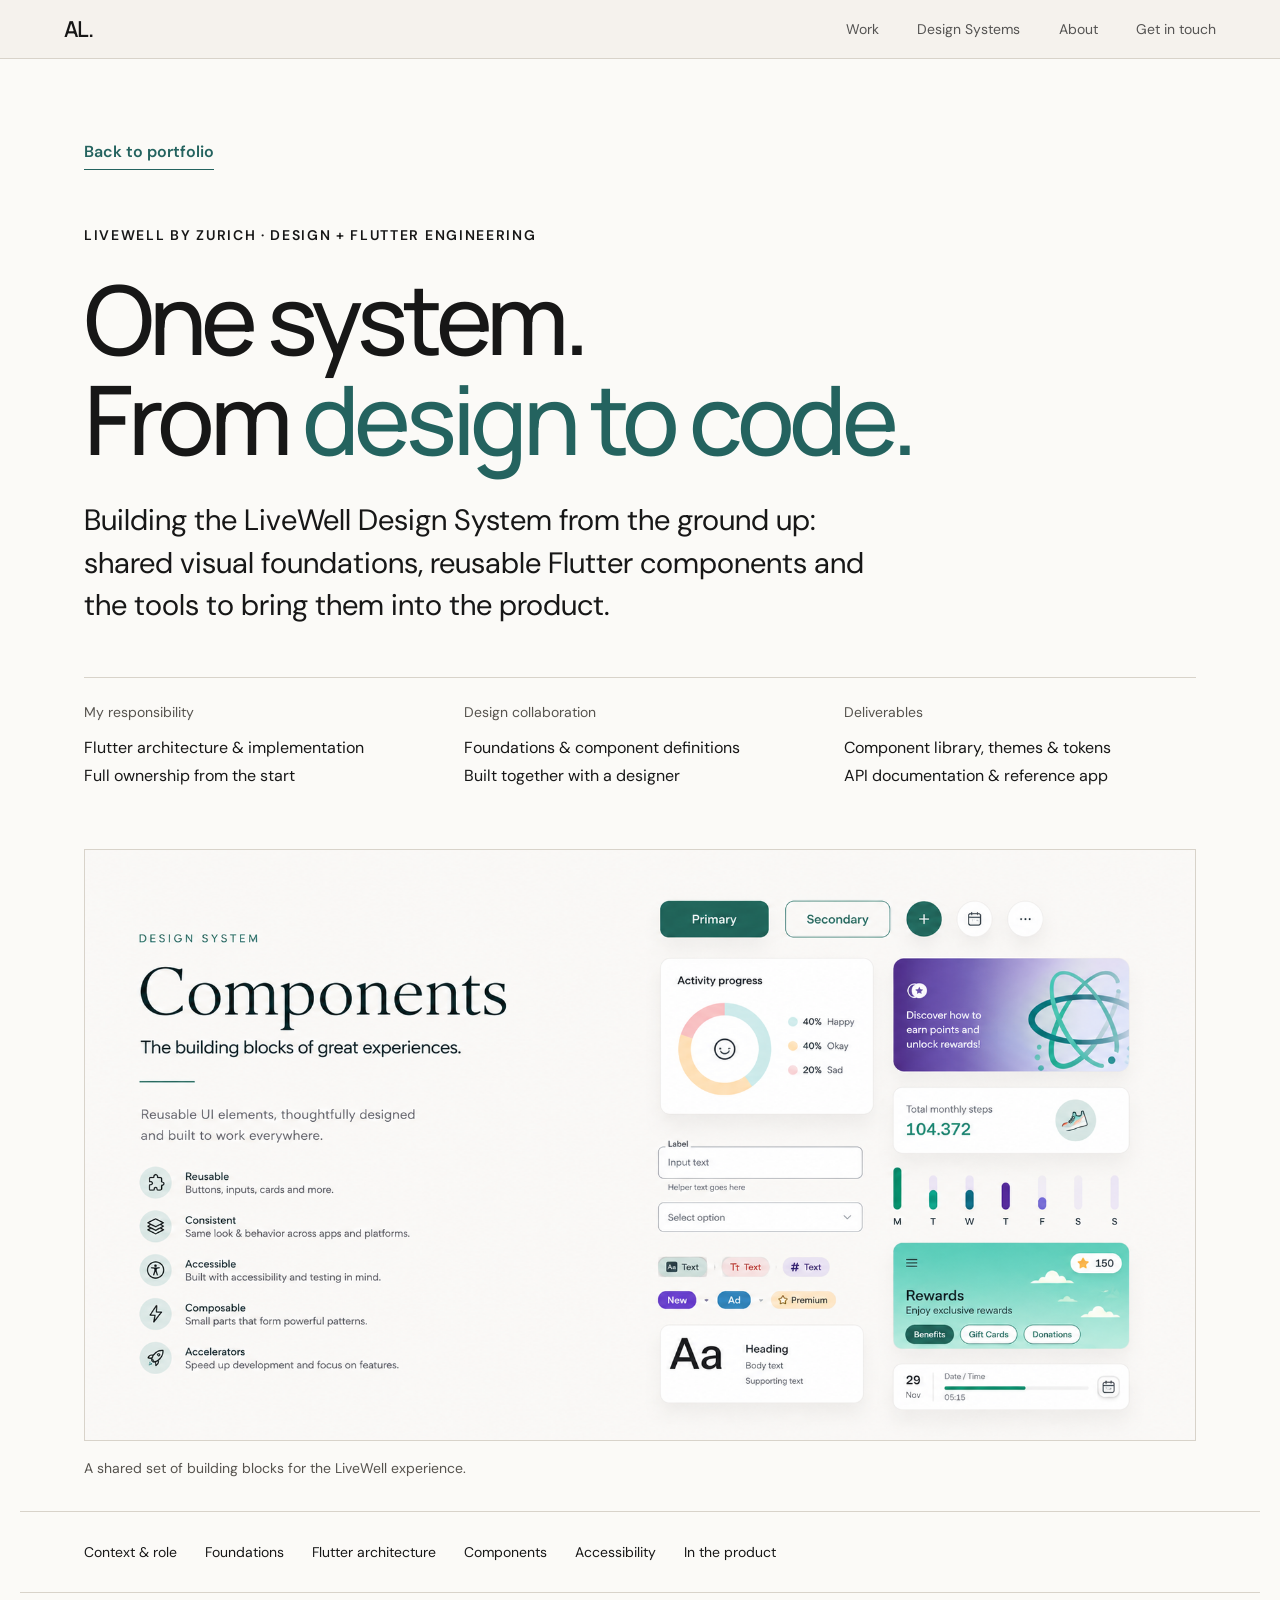
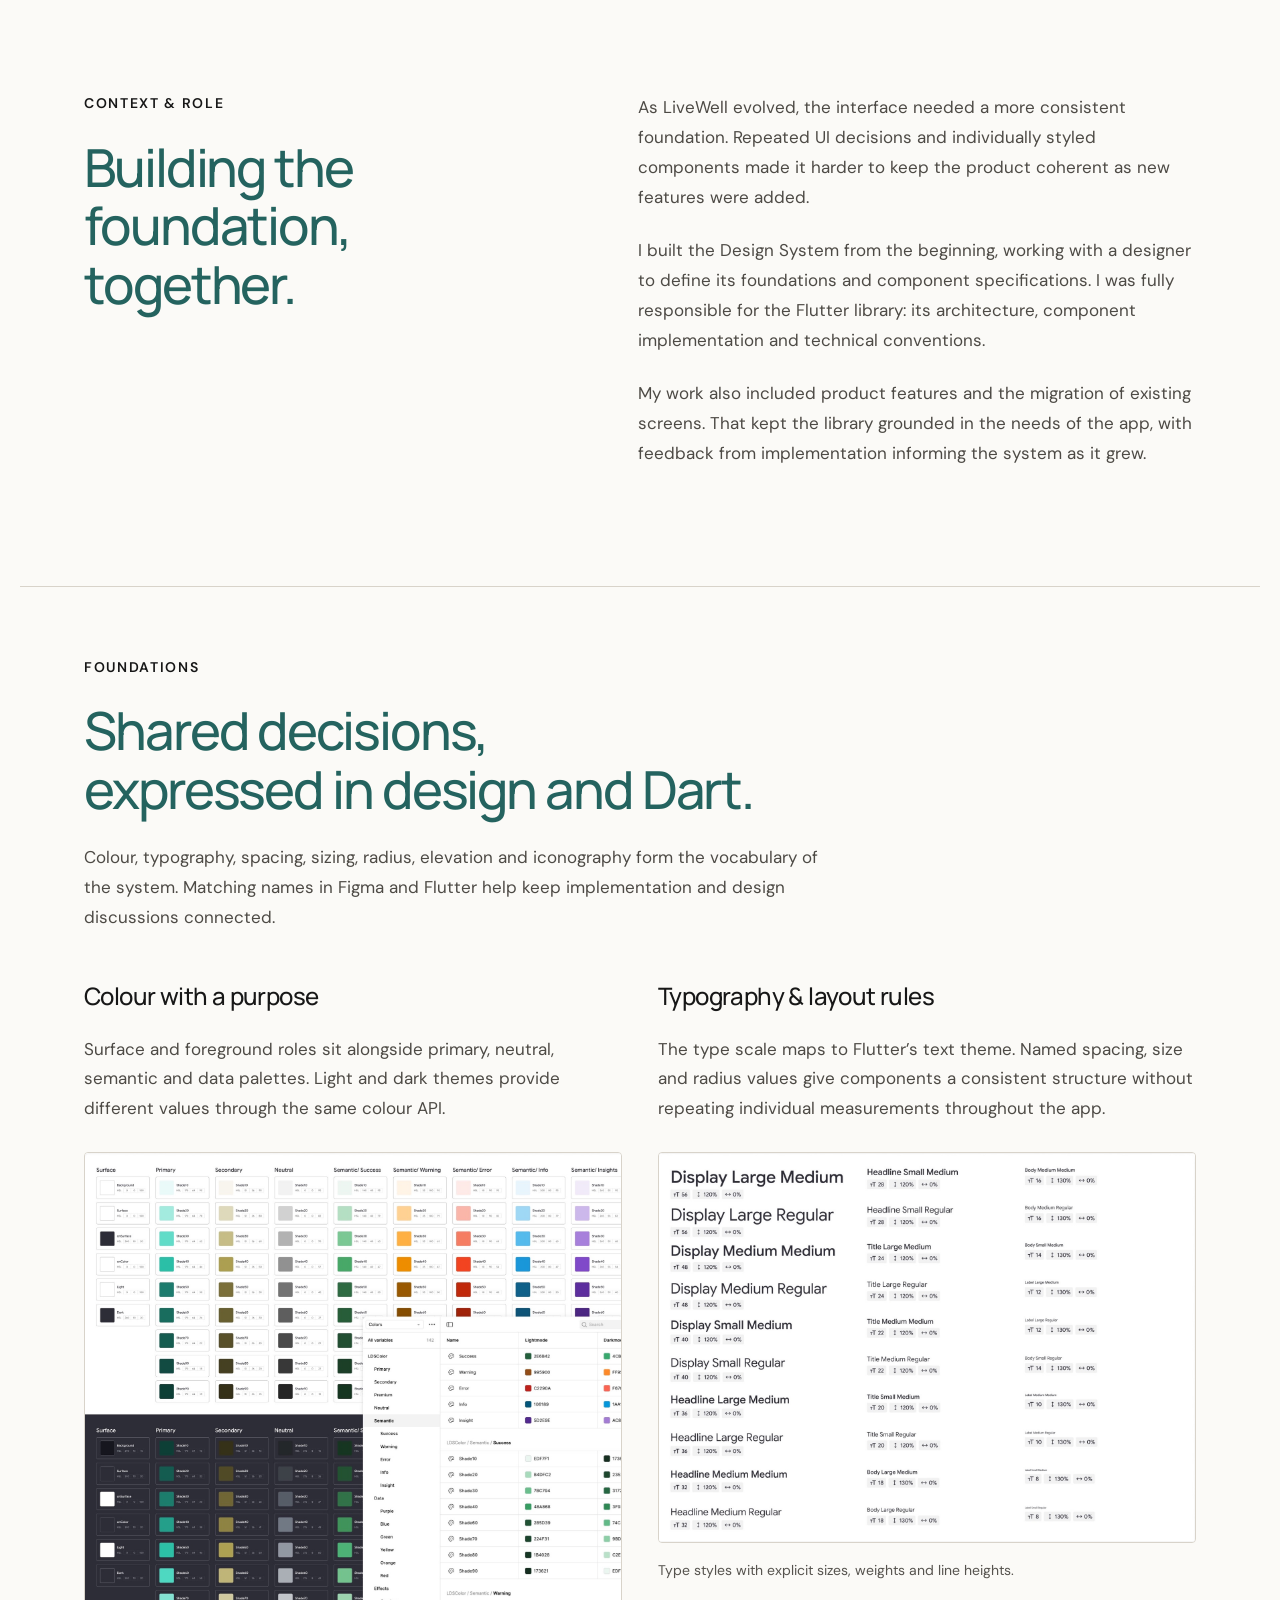
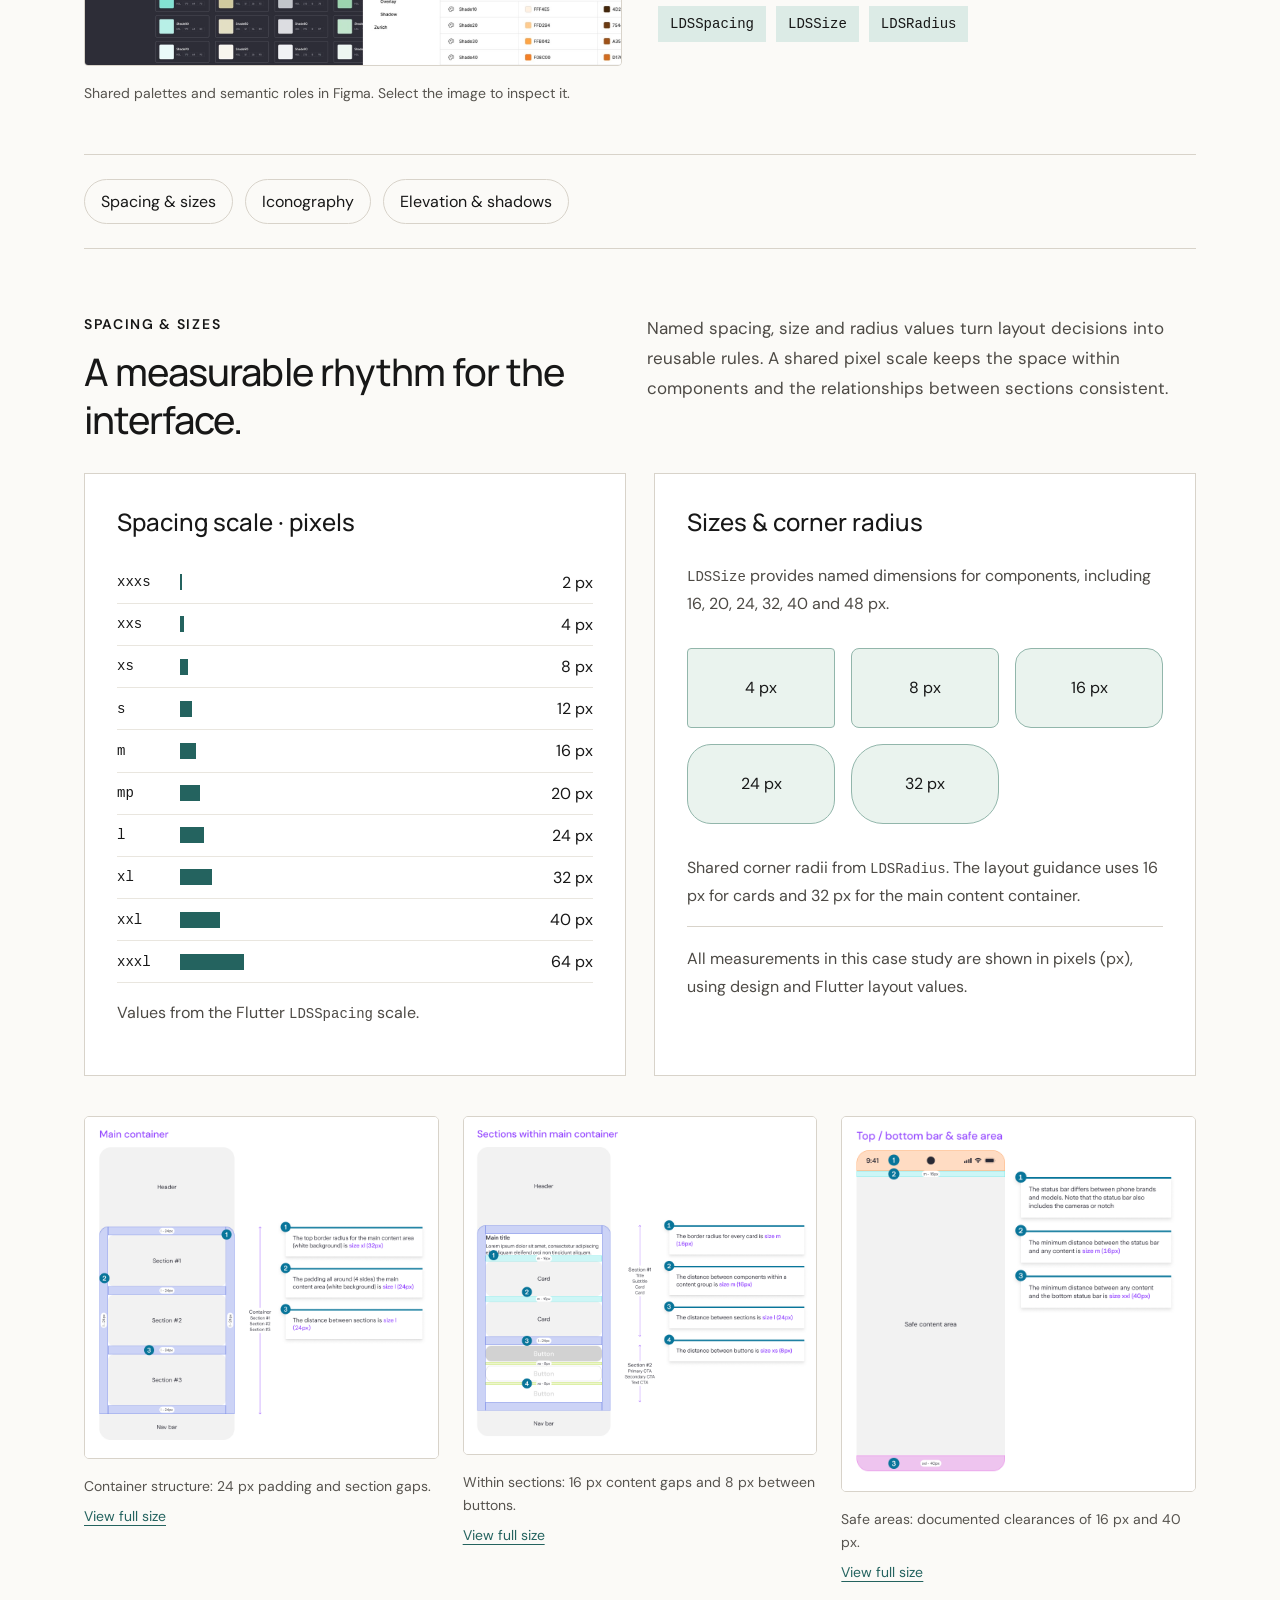
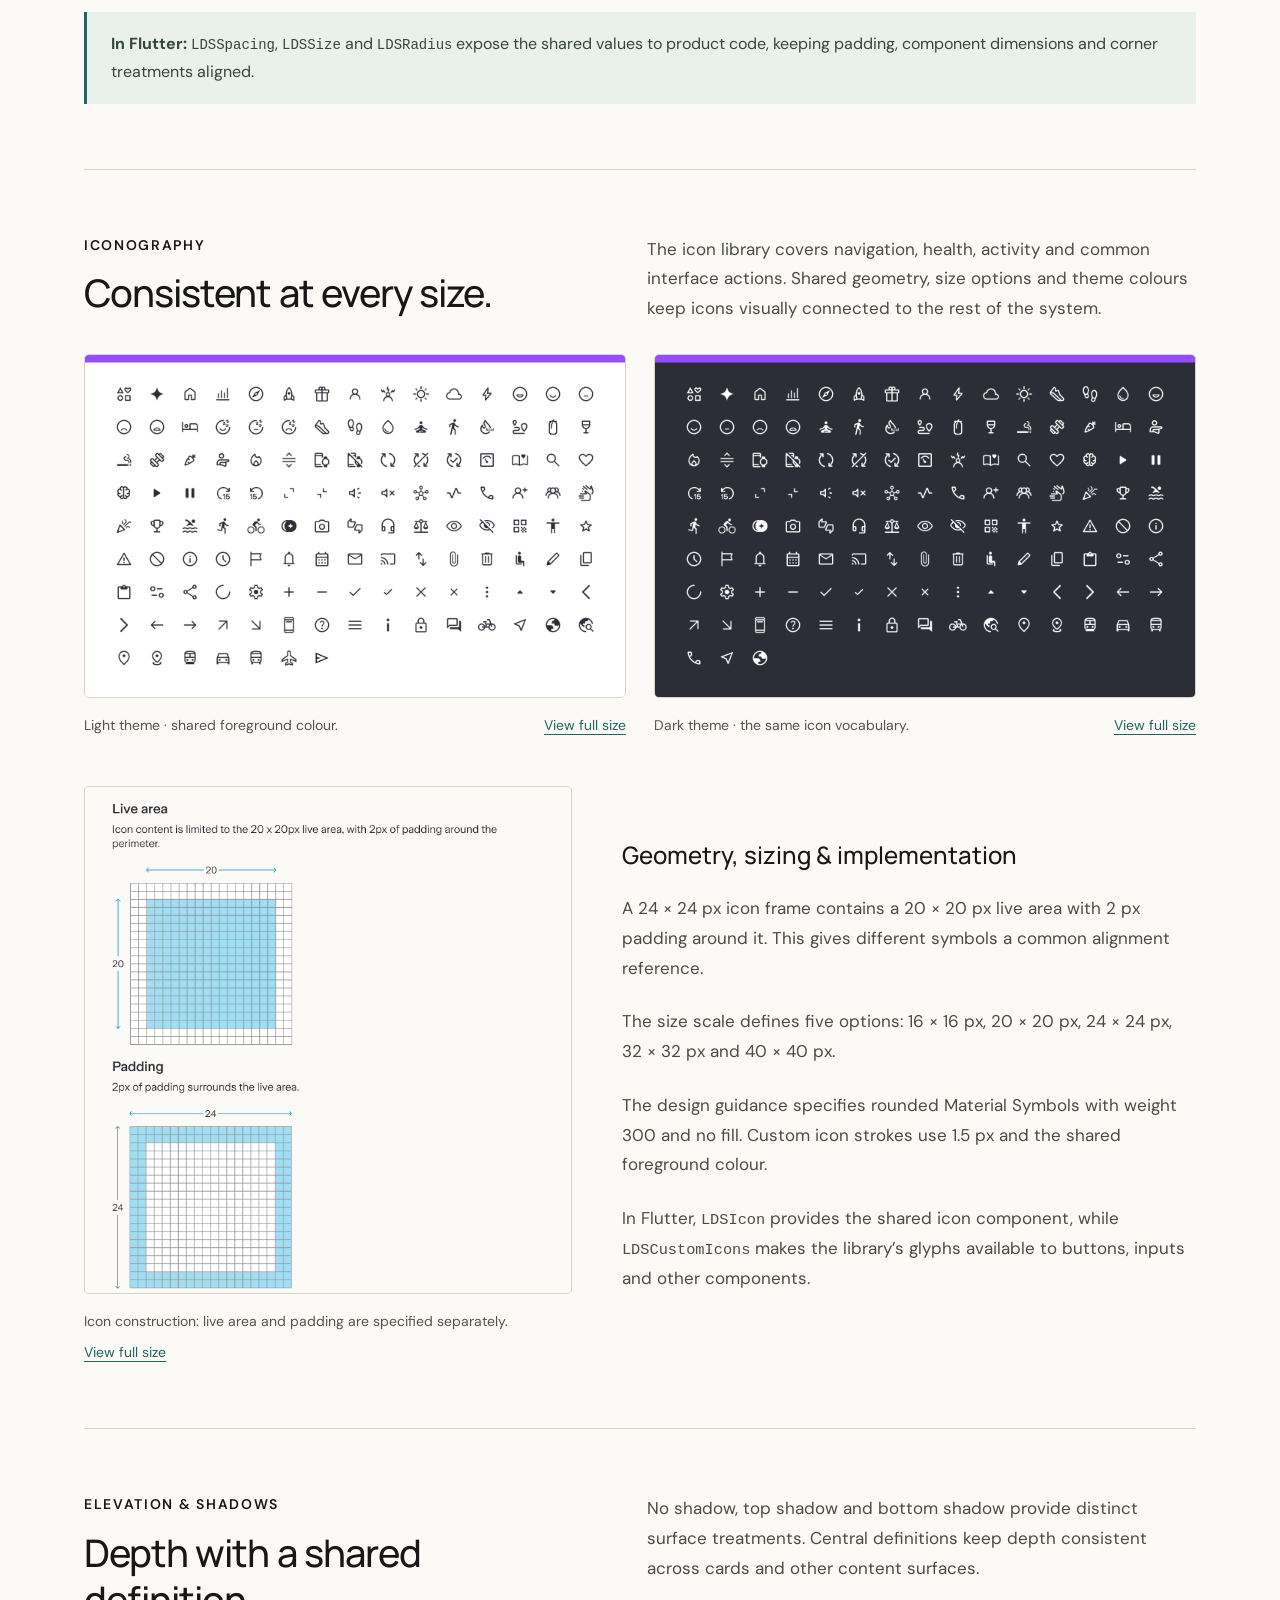
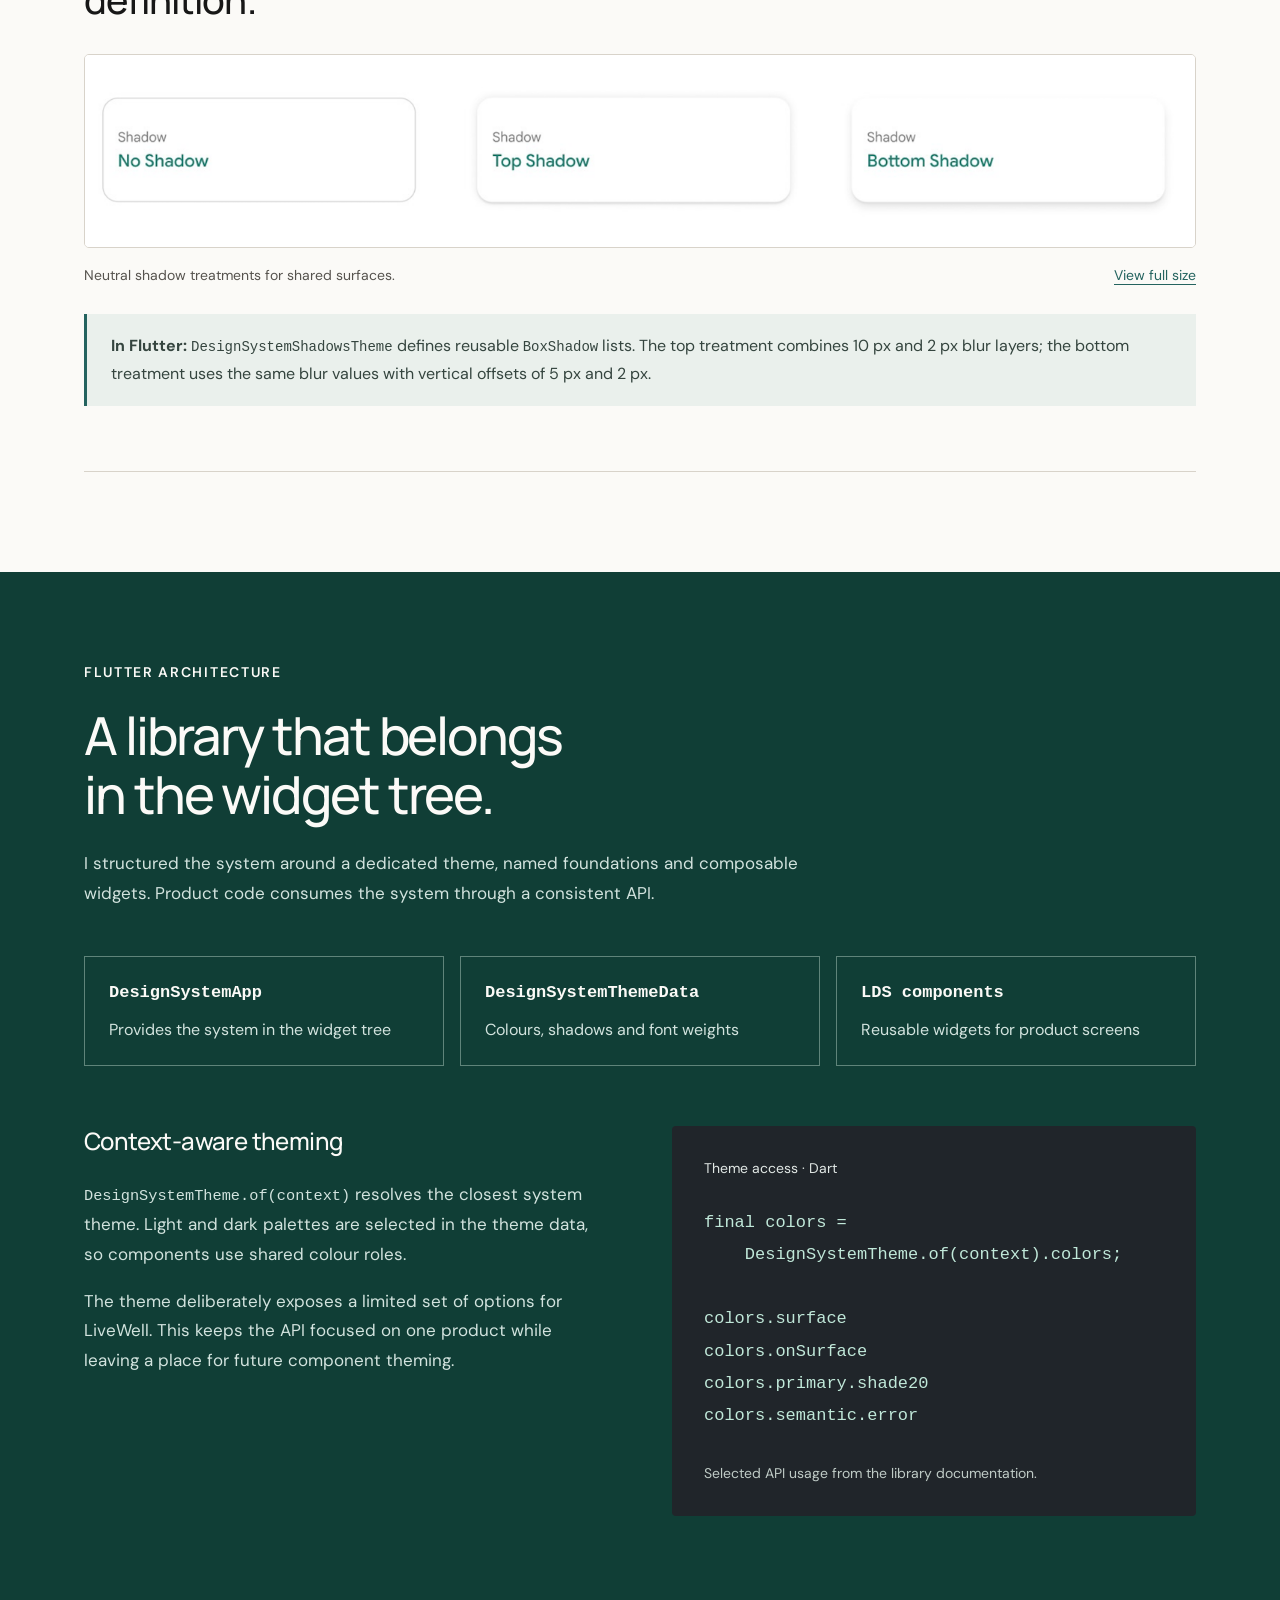
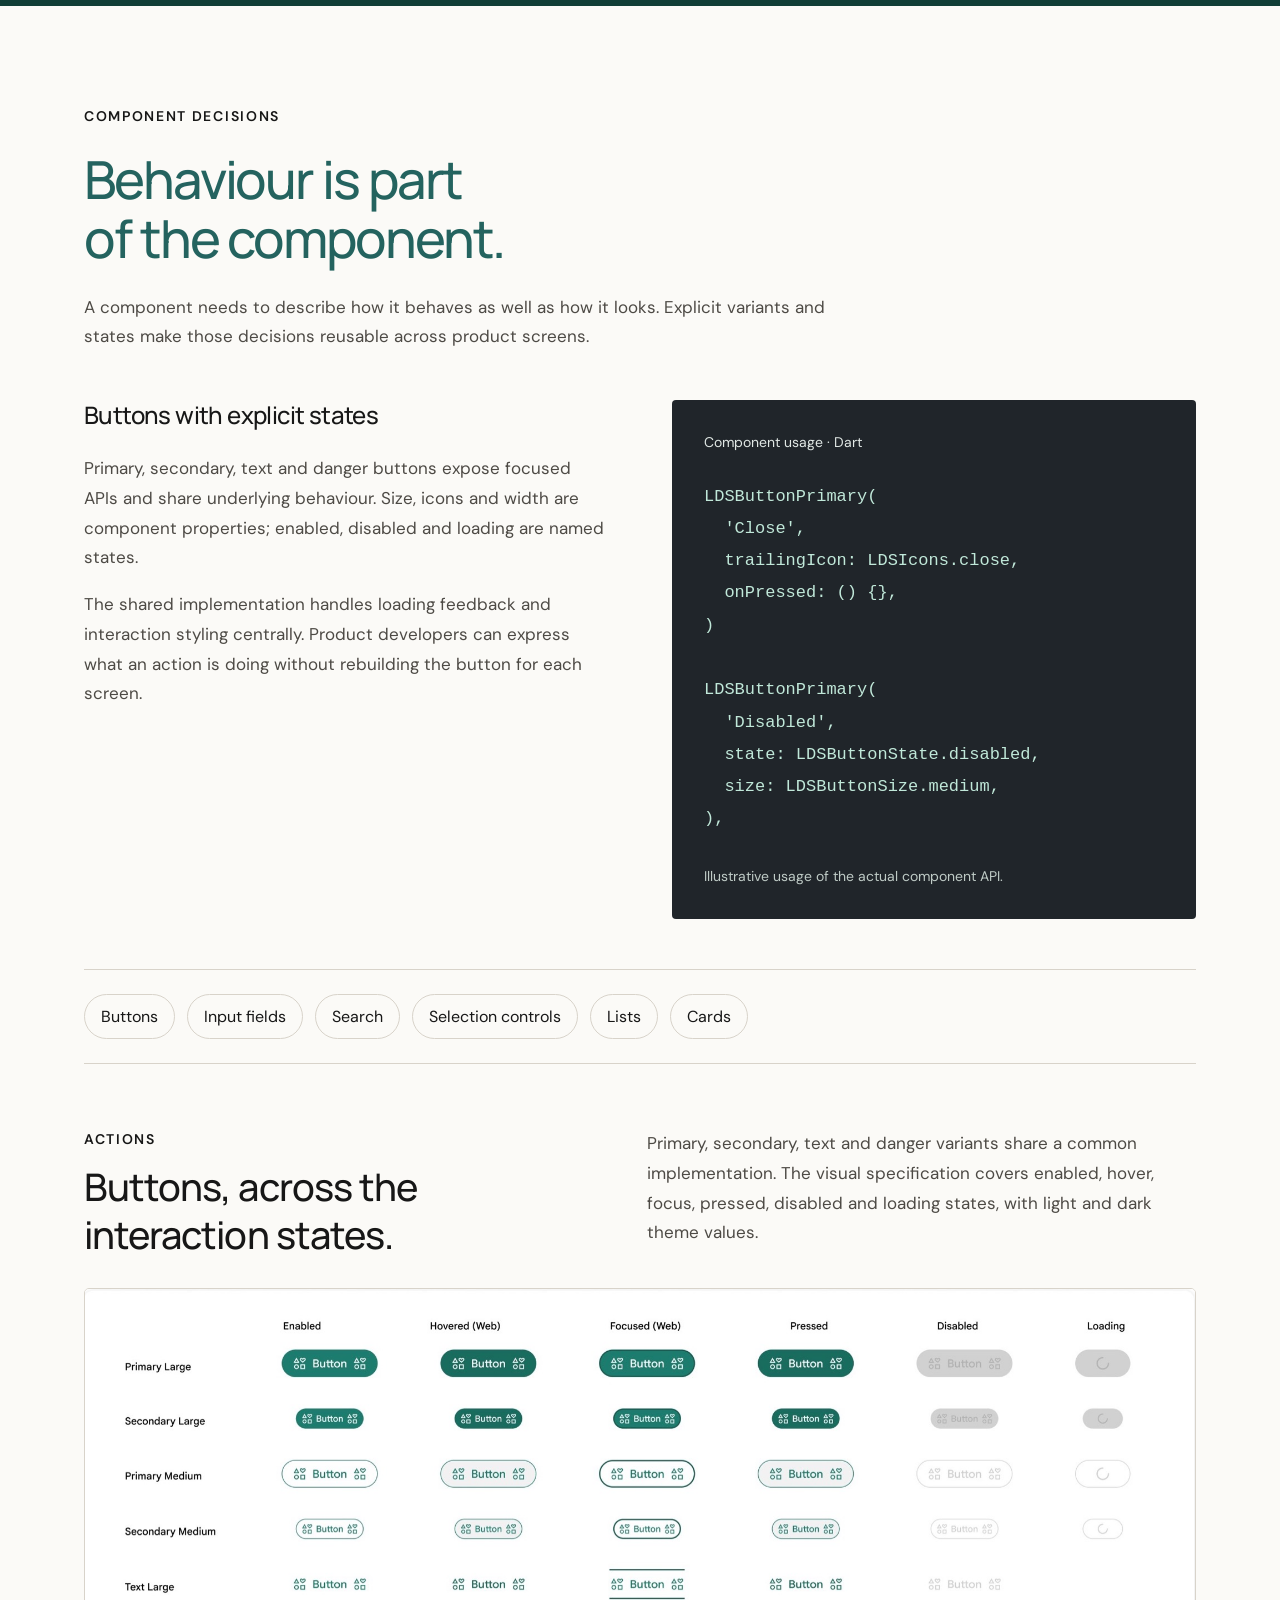
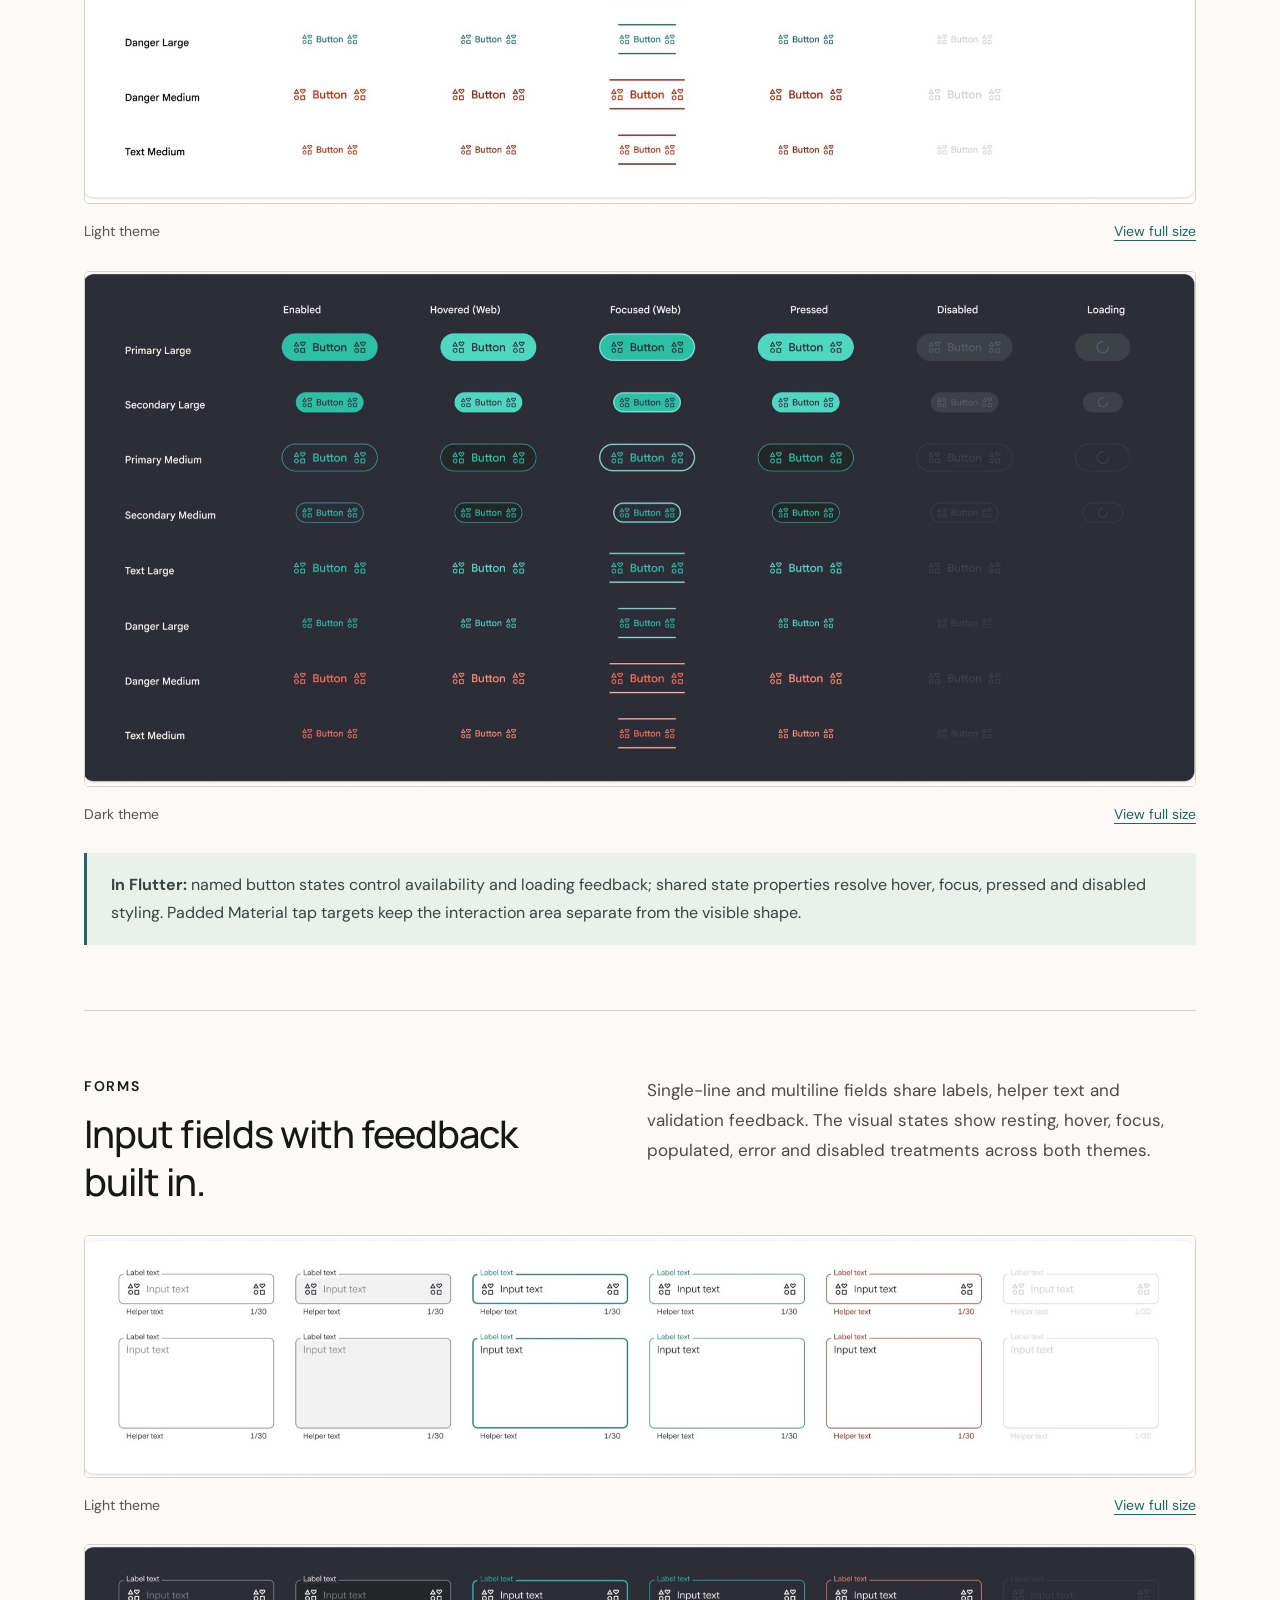
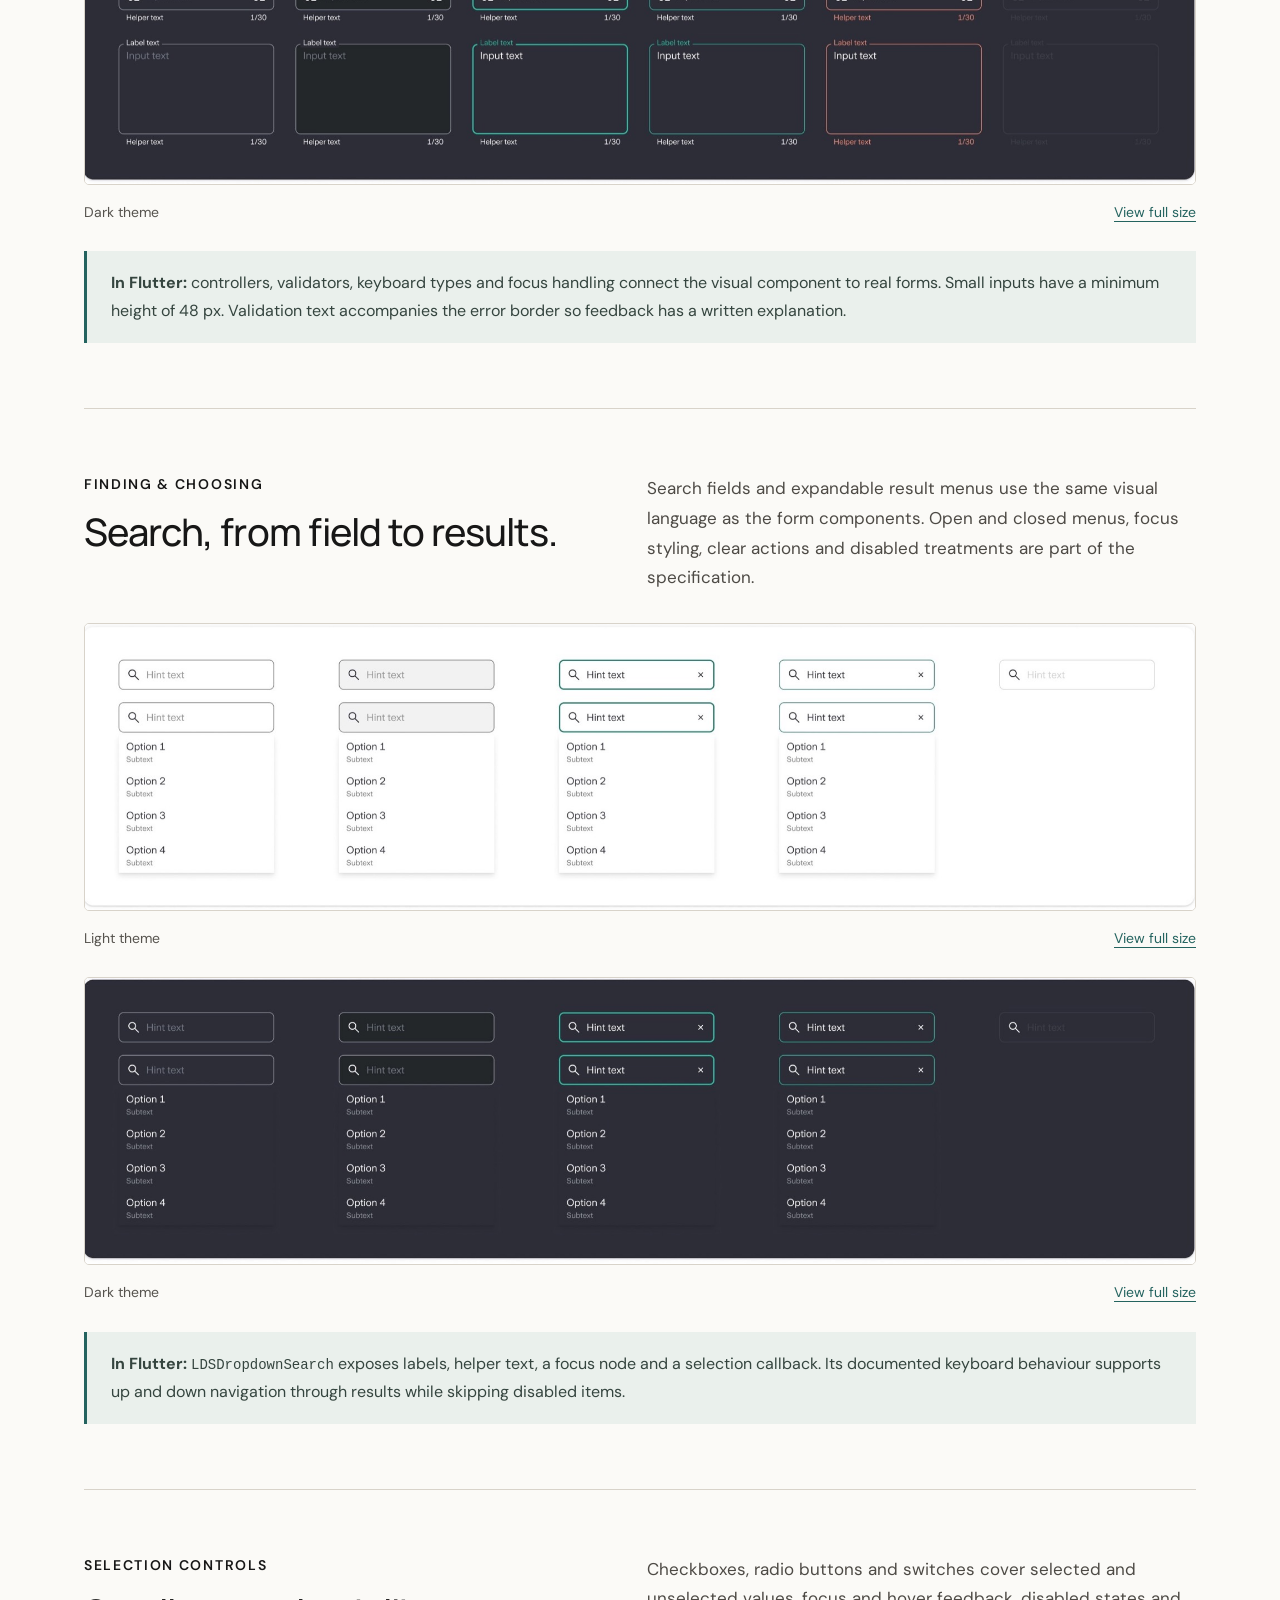
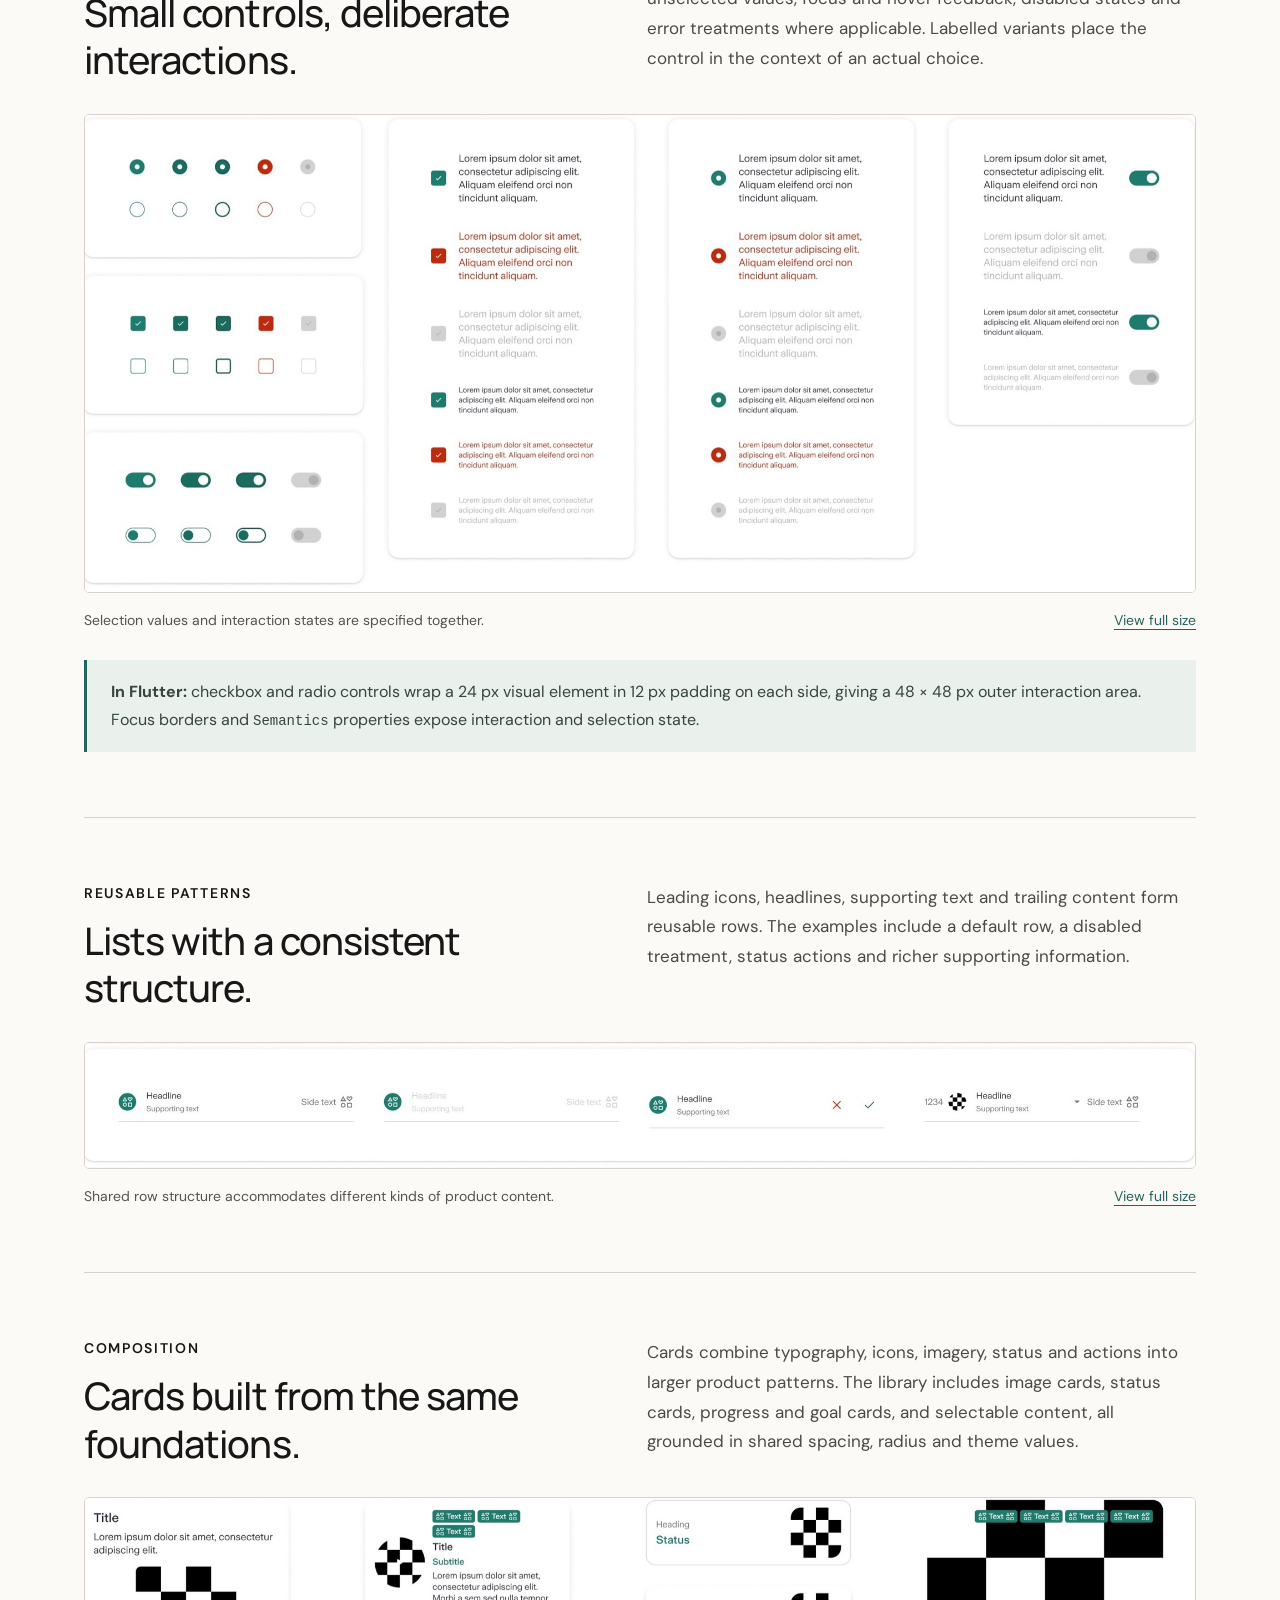
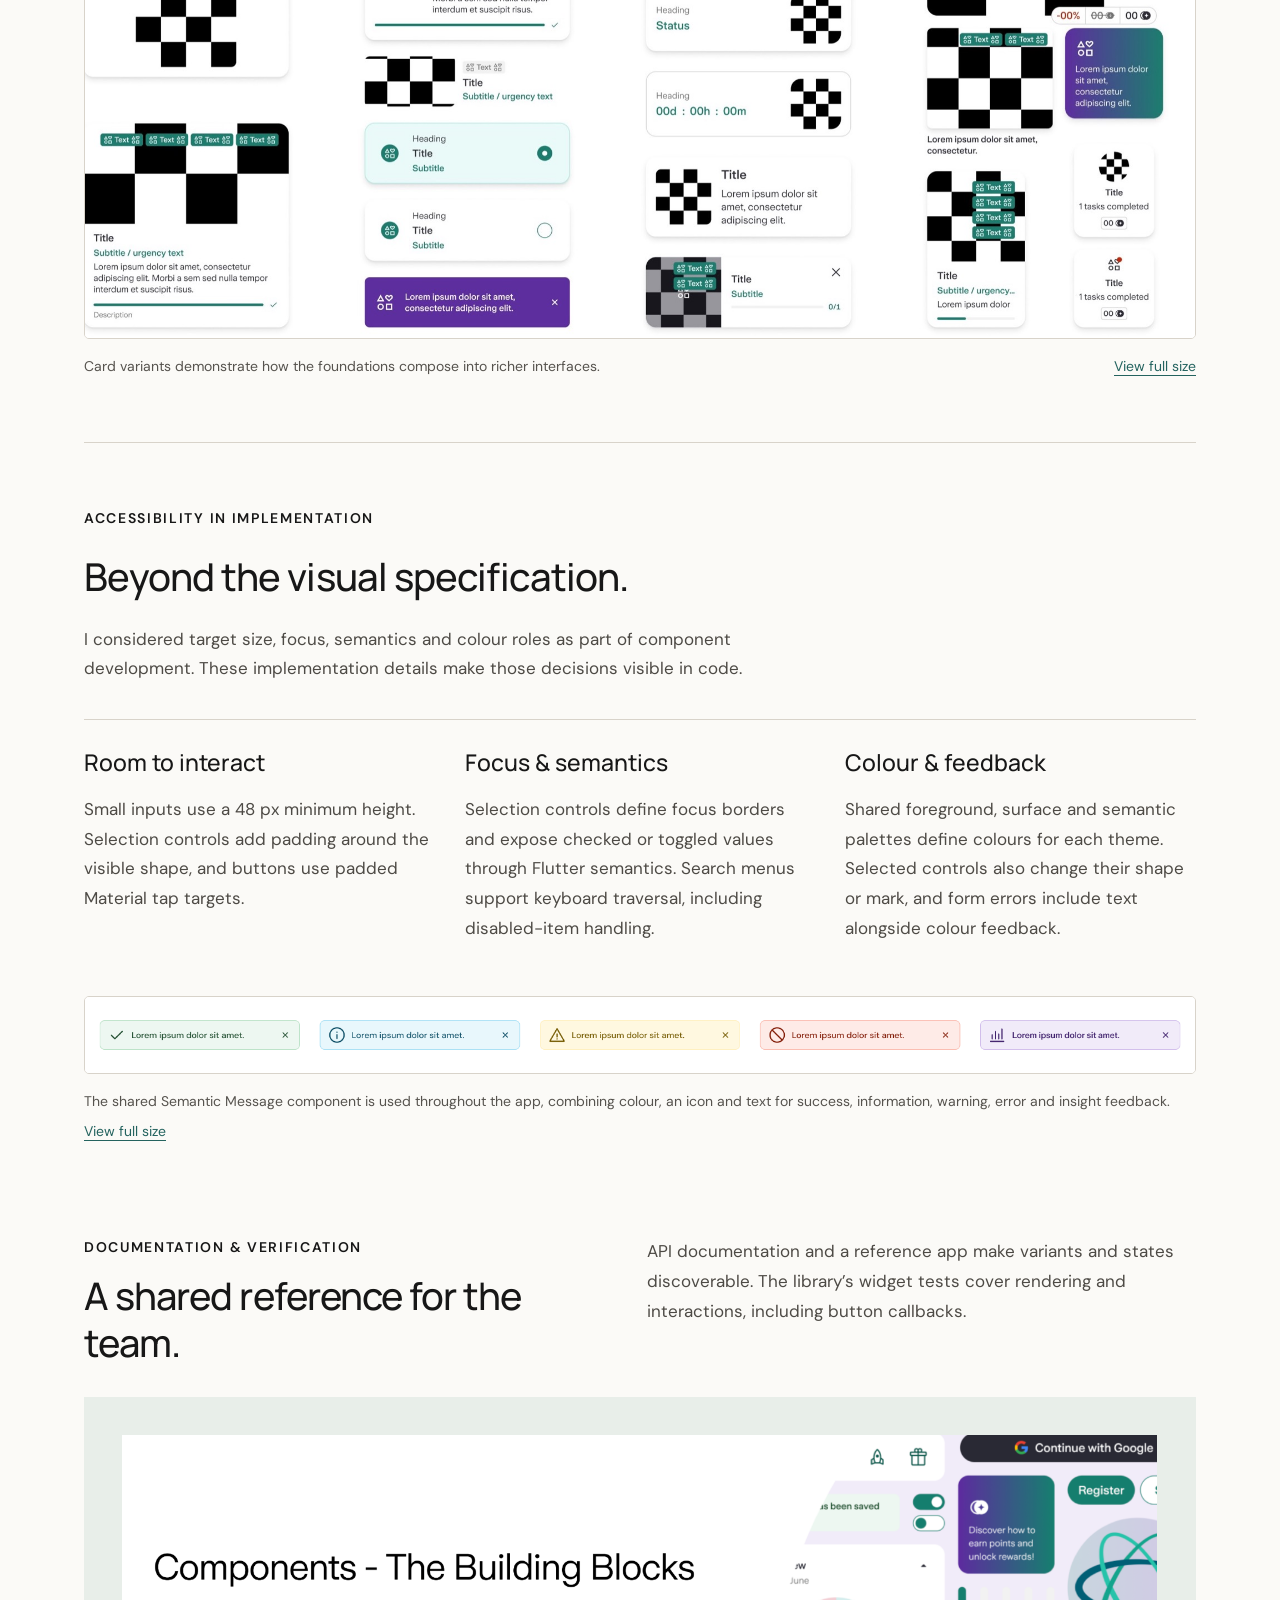
==== livewell-design-system.html @ fc751bec "update ds section" ====
<!doctype html>
<html lang="en">

<head>
  <meta charset="utf-8" />
  <meta name="viewport" content="width=device-width, initial-scale=1" />
  <link rel="icon" type="image/png" href="assets/favicon.png">
  <meta name="description"
    content="How Ann-Sofi Lantz built the LiveWell Design System from shared design foundations to a reusable Flutter component library." />
  <title>LiveWell Design System | Ann-Sofi Lantz</title>
  <link rel="preconnect" href="https://fonts.googleapis.com">
  <link rel="preconnect" href="https://fonts.gstatic.com" crossorigin>
  <link
    href="https://fonts.googleapis.com/css2?family=DM+Sans:wght@400;500;600&family=Manrope:wght@400;500;600&display=swap"
    rel="stylesheet">
  <link rel="stylesheet" href="styles.css" />
</head>

<body class="ds-page">
  <a class="ds-skip" href="#main">Skip to content</a>
  <header class="site-header">
    <a class="brand" href="index.html" aria-label="Ann-Sofi Lantz home">AL.</a>
    <nav aria-label="Primary navigation"><a href="index.html#work">Work</a><a href="index.html#design-systems">Design
        Systems</a><a href="index.html#about">About</a><a href="index.html#contact">Get in touch</a></nav>
  </header>
  <main id="main">
    <section class="ds-case-hero section-shell" id="top">
      <a class="ds-text-link" href="index.html#design-systems">Back to portfolio</a>
      <p class="eyebrow">LiveWell by Zurich · Design + Flutter engineering</p>
      <h1>One system.<br>From <span>design to code.</span></h1>
      <p class="ds-case-lede">Building the LiveWell Design System from the ground up: shared visual foundations,
        reusable Flutter components and the tools to bring them into the product.</p>
      <dl class="ds-role-grid">
        <div>
          <dt>My responsibility</dt>
          <dd>Flutter architecture &amp; implementation<br>Full ownership from the start</dd>
        </div>
        <div>
          <dt>Design collaboration</dt>
          <dd>Foundations &amp; component definitions<br>Built together with a designer</dd>
        </div>
        <div>
          <dt>Deliverables</dt>
          <dd>Component library, themes &amp; tokens<br>API documentation &amp; reference app</dd>
        </div>
      </dl>
    </section>
    <figure class="ds-cover section-shell"><img src="assets/livewell-components-1.png"
        alt="LiveWell component library including buttons, inputs, typography, activity cards and rewards patterns"
        width="1720" height="914" fetchpriority="high" />
      <figcaption>A shared set of building blocks for the LiveWell experience.</figcaption>
    </figure>
    <nav class="ds-section-nav section-shell" aria-label="Case study sections"><a href="#context">Context &amp;
        role</a><a href="#foundations">Foundations</a><a href="#flutter">Flutter architecture</a><a
        href="#components">Components</a><a href="#accessibility">Accessibility</a><a href="#outcome">In the product</a>
    </nav>

    <section id="context" class="ds-story section-shell">
      <div>
        <p class="eyebrow">Context &amp; role</p>
        <h2>Building the foundation, together.</h2>
      </div>
      <div class="ds-prose">
        <p>As LiveWell evolved, the interface needed a more consistent foundation. Repeated UI decisions and
          individually styled components made it harder to keep the product coherent as new features were added.</p>
        <p>I built the Design System from the beginning, working with a designer to define its foundations and component
          specifications. I was fully responsible for the Flutter library: its architecture, component implementation
          and technical conventions.</p>
        <p>My work also included product features and the migration of existing screens. That kept the library grounded
          in the needs of the app, with feedback from implementation informing the system as it grew.</p>
      </div>
    </section>

    <section id="foundations" class="ds-foundations section-shell">
      <div class="ds-section-heading">
        <p class="eyebrow">Foundations</p>
        <h2>Shared decisions,<br>expressed in design and Dart.</h2>
        <p>Colour, typography, spacing, sizing, radius, elevation and iconography form the vocabulary of the system.
          Matching names in Figma and Flutter help keep implementation and design discussions connected.</p>
      </div>
      <div class="ds-foundation-grid">
        <article>
          <h3>Colour with a purpose</h3>
          <p>Surface and foreground roles sit alongside primary, neutral, semantic and data palettes. Light and dark
            themes provide different values through the same colour API.</p>
          <figure><a href="assets/livewell-color-palettes.jpg" aria-label="Open the LiveWell colour palettes image"><img
                src="assets/livewell-color-palettes.jpg"
                alt="LiveWell light and dark colour palettes with semantic success, warning, error, info and insight tokens"
                loading="lazy" /></a>
            <figcaption>Shared palettes and semantic roles in Figma. Select the image to inspect it.</figcaption>
          </figure>
        </article>
        <article>
          <h3>Typography &amp; layout rules</h3>
          <p>The type scale maps to Flutter’s text theme. Named spacing, size and radius values give components a
            consistent structure without repeating individual measurements throughout the app.</p>
          <figure><a href="assets/livewell-type-scale.jpg" aria-label="Open the LiveWell typography scale image"><img
                src="assets/livewell-type-scale.jpg"
                alt="LiveWell typography scale showing display, headline, title, body and label styles in regular and medium weights"
                loading="lazy" /></a>
            <figcaption>Type styles with explicit sizes, weights and line heights.</figcaption>
          </figure>
          <div class="ds-token-names"><code>LDSSpacing</code><code>LDSSize</code><code>LDSRadius</code></div>
        </article>
      </div>

      <nav class="ds-component-index" aria-label="Design foundations"><a href="#spacing-sizes">Spacing &amp; sizes</a><a
          href="#iconography">Iconography</a><a href="#elevation">Elevation &amp; shadows</a></nav>
      <article id="spacing-sizes" class="ds-component-showcase">
        <div class="ds-gallery-heading">
          <div>
            <p class="eyebrow">Spacing &amp; sizes</p>
            <h3>A measurable rhythm for the interface.</h3>
          </div>
          <p>Named spacing, size and radius values turn layout decisions into reusable rules. A shared pixel scale keeps
            the space within components and the relationships between sections consistent.</p>
        </div>
        <div class="ds-measurement-grid">
          <div class="ds-scale-panel">
            <h4>Spacing scale · pixels</h4>
            <ul class="ds-spacing-scale">
              <li><code>xxxs</code><span class="ds-spacing-bar" style="--space-value:2px"
                  aria-hidden="true"></span><span>2 px</span></li>
              <li><code>xxs</code><span class="ds-spacing-bar" style="--space-value:4px"
                  aria-hidden="true"></span><span>4 px</span></li>
              <li><code>xs</code><span class="ds-spacing-bar" style="--space-value:8px"
                  aria-hidden="true"></span><span>8 px</span></li>
              <li><code>s</code><span class="ds-spacing-bar" style="--space-value:12px"
                  aria-hidden="true"></span><span>12 px</span></li>
              <li><code>m</code><span class="ds-spacing-bar" style="--space-value:16px"
                  aria-hidden="true"></span><span>16 px</span></li>
              <li><code>mp</code><span class="ds-spacing-bar" style="--space-value:20px"
                  aria-hidden="true"></span><span>20 px</span></li>
              <li><code>l</code><span class="ds-spacing-bar" style="--space-value:24px"
                  aria-hidden="true"></span><span>24 px</span></li>
              <li><code>xl</code><span class="ds-spacing-bar" style="--space-value:32px"
                  aria-hidden="true"></span><span>32 px</span></li>
              <li><code>xxl</code><span class="ds-spacing-bar" style="--space-value:40px"
                  aria-hidden="true"></span><span>40 px</span></li>
              <li><code>xxxl</code><span class="ds-spacing-bar" style="--space-value:64px"
                  aria-hidden="true"></span><span>64 px</span></li>
            </ul>
            <p>Values from the Flutter <code>LDSSpacing</code> scale.</p>
          </div>
          <div class="ds-scale-panel">
            <h4>Sizes &amp; corner radius</h4>
            <p><code>LDSSize</code> provides named dimensions for components, including 16, 20, 24, 32, 40 and 48 px.
            </p>
            <div class="ds-radius-examples">
              <div style="--sample-radius:4px"><span>4 px</span></div>
              <div style="--sample-radius:8px"><span>8 px</span></div>
              <div style="--sample-radius:16px"><span>16 px</span></div>
              <div style="--sample-radius:24px"><span>24 px</span></div>
              <div style="--sample-radius:32px"><span>32 px</span></div>
            </div>
            <p>Shared corner radii from <code>LDSRadius</code>. The layout guidance uses 16 px for cards and 32 px for
              the main content container.</p>
            <p class="ds-pixel-note">All measurements in this case study are shown in pixels (px), using design and
              Flutter layout values.</p>
          </div>
        </div>
        <div class="ds-layout-gallery">
          <figure class="ds-component-figure"><a href="assets/livewell-layout-container.png"
              aria-label="Open full-size image: Main container layout with 24 px padding and section spacing, and a 32 px top corner radius"><img
                src="assets/livewell-layout-container.png"
                alt="Main container layout with 24 px padding and section spacing, and a 32 px top corner radius"
                loading="lazy" /></a>
            <figcaption>Container structure: 24 px padding and section gaps. <a
                href="assets/livewell-layout-container.png">View full size</a></figcaption>
          </figure>
          <figure class="ds-component-figure"><a href="assets/livewell-layout-sections.png"
              aria-label="Open full-size image: Content layout showing 16 px card radius and content gaps, 24 px section gaps and 8 px between buttons"><img
                src="assets/livewell-layout-sections.png"
                alt="Content layout showing 16 px card radius and content gaps, 24 px section gaps and 8 px between buttons"
                loading="lazy" /></a>
            <figcaption>Within sections: 16 px content gaps and 8 px between buttons. <a
                href="assets/livewell-layout-sections.png">View full size</a></figcaption>
          </figure>
          <figure class="ds-component-figure"><a href="assets/livewell-layout-safe-area.png"
              aria-label="Open full-size image: Safe content area guidance with 16 px clearance below the status bar and 40 px above the bottom system area"><img
                src="assets/livewell-layout-safe-area.png"
                alt="Safe content area guidance with 16 px clearance below the status bar and 40 px above the bottom system area"
                loading="lazy" /></a>
            <figcaption>Safe areas: documented clearances of 16 px and 40 px. <a
                href="assets/livewell-layout-safe-area.png">View full size</a></figcaption>
          </figure>
        </div>
        <p class="ds-implementation-note"><strong>In Flutter:</strong> <code>LDSSpacing</code>, <code>LDSSize</code> and
          <code>LDSRadius</code> expose the shared values to product code, keeping padding, component dimensions and
          corner treatments aligned.
        </p>
      </article>
      <article id="iconography" class="ds-component-showcase">
        <div class="ds-gallery-heading">
          <div>
            <p class="eyebrow">Iconography</p>
            <h3>Consistent at every size.</h3>
          </div>
          <p>The icon library covers navigation, health, activity and common interface actions. Shared geometry, size
            options and theme colours keep icons visually connected to the rest of the system.</p>
        </div>
        <div class="ds-icon-galleries">
          <figure class="ds-component-figure"><a href="assets/livewell-icons-light.png"
              aria-label="Open full-size image: LiveWell icon library in the light theme, covering health, navigation, activity and interface actions"><img
                src="assets/livewell-icons-light.png"
                alt="LiveWell icon library in the light theme, covering health, navigation, activity and interface actions"
                loading="lazy" /></a>
            <figcaption>Light theme · shared foreground colour. <a href="assets/livewell-icons-light.png">View full
                size</a></figcaption>
          </figure>
          <figure class="ds-component-figure"><a href="assets/livewell-icons-dark.png"
              aria-label="Open full-size image: LiveWell icon library in the dark theme"><img
                src="assets/livewell-icons-dark.png" alt="LiveWell icon library in the dark theme" loading="lazy" /></a>
            <figcaption>Dark theme · the same icon vocabulary. <a href="assets/livewell-icons-dark.png">View full
                size</a></figcaption>
          </figure>
        </div>
        <div class="ds-icon-guidance">
          <figure class="ds-component-figure"><a href="assets/livewell-icon-geometry.png"
              aria-label="Open full-size image: Icon construction diagrams showing a 20 by 20 px live area with 2 px padding inside a 24 by 24 px frame"><img
                src="assets/livewell-icon-geometry.png"
                alt="Icon construction diagrams showing a 20 by 20 px live area with 2 px padding inside a 24 by 24 px frame"
                loading="lazy" /></a>
            <figcaption>Icon construction: live area and padding are specified separately. <a
                href="assets/livewell-icon-geometry.png">View full size</a></figcaption>
          </figure>
          <div class="ds-prose">
            <h4>Geometry, sizing &amp; implementation</h4>
            <p>A 24 × 24 px icon frame contains a 20 × 20 px live area with 2 px padding around it. This gives different
              symbols a common alignment reference.</p>
            <p>The size scale defines five options: 16 × 16 px, 20 × 20 px, 24 × 24 px, 32 × 32 px and 40 × 40 px.</p>
            <p>The design guidance specifies rounded Material Symbols with weight 300 and no fill. Custom icon strokes
              use 1.5 px and the shared foreground colour.</p>
            <p>In Flutter, <code>LDSIcon</code> provides the shared icon component, while <code>LDSCustomIcons</code>
              makes the library’s glyphs available to buttons, inputs and other components.</p>
          </div>
        </div>
      </article>
      <article id="elevation" class="ds-component-showcase">
        <div class="ds-gallery-heading">
          <div>
            <p class="eyebrow">Elevation &amp; shadows</p>
            <h3>Depth with a shared definition.</h3>
          </div>
          <p>No shadow, top shadow and bottom shadow provide distinct surface treatments. Central definitions keep depth
            consistent across cards and other content surfaces.</p>
        </div>
        <figure class="ds-component-figure"><a href="assets/livewell-elevation-shadows.png"
            aria-label="Open full-size image: Three surface treatments: no shadow, top shadow and bottom shadow"><img
              src="assets/livewell-elevation-shadows.png"
              alt="Three surface treatments: no shadow, top shadow and bottom shadow" loading="lazy" /></a>
          <figcaption>Neutral shadow treatments for shared surfaces. <a
              href="assets/livewell-elevation-shadows.png">View full size</a></figcaption>
        </figure>
        <p class="ds-implementation-note"><strong>In Flutter:</strong> <code>DesignSystemShadowsTheme</code> defines
          reusable <code>BoxShadow</code> lists. The top treatment combines 10 px and 2 px blur layers; the bottom
          treatment uses the same blur values with vertical offsets of 5 px and 2 px.</p>
      </article>
    </section>

    <section id="flutter" class="ds-engineering">
      <div class="section-shell">
        <div class="ds-section-heading">
          <p class="eyebrow">Flutter architecture</p>
          <h2>A library that belongs<br>in the widget tree.</h2>
          <p>I structured the system around a dedicated theme, named foundations and composable widgets. Product code
            consumes the system through a consistent API.</p>
        </div>
        <div class="ds-architecture" aria-label="Library architecture">
          <div><strong>DesignSystemApp</strong><span>Provides the system in the widget tree</span></div>
          <div><strong>DesignSystemThemeData</strong><span>Colours, shadows and font weights</span></div>
          <div><strong>LDS components</strong><span>Reusable widgets for product screens</span></div>
        </div>
        <div class="ds-engineering-grid">
          <article>
            <h3>Context-aware theming</h3>
            <p><code>DesignSystemTheme.of(context)</code> resolves the closest system theme. Light and dark palettes are
              selected in the theme data, so components use shared colour roles.</p>
            <p>The theme deliberately exposes a limited set of options for LiveWell. This keeps the API focused on one
              product while leaving a place for future component theming.</p>
          </article>
          <div class="ds-code">
            <p>Theme access · Dart</p>
            <pre><code>final colors =
    DesignSystemTheme.of(context).colors;

colors.surface
colors.onSurface
colors.primary.shade20
colors.semantic.error</code></pre><span>Selected API usage from the library documentation.</span>
          </div>
        </div>
      </div>
    </section>

    <section id="components" class="ds-components section-shell">
      <div class="ds-section-heading">
        <p class="eyebrow">Component decisions</p>
        <h2>Behaviour is part<br>of the component.</h2>
        <p>A component needs to describe how it behaves as well as how it looks. Explicit variants and states make those
          decisions reusable across product screens.</p>
      </div>
      <div class="ds-engineering-grid">
        <article>
          <h3>Buttons with explicit states</h3>
          <p>Primary, secondary, text and danger buttons expose focused APIs and share underlying behaviour. Size, icons
            and width are component properties; enabled, disabled and loading are named states.</p>
          <p>The shared implementation handles loading feedback and interaction styling centrally. Product developers
            can express what an action is doing without rebuilding the button for each screen.</p>
        </article>
        <div class="ds-code">
          <p>Component usage · Dart</p>
          <pre><code>LDSButtonPrimary(
  'Close',
  trailingIcon: LDSIcons.close,
  onPressed: () {},
)

LDSButtonPrimary(
  'Disabled',
  state: LDSButtonState.disabled,
  size: LDSButtonSize.medium,
),
</code></pre><span>Illustrative usage of the actual component API.</span>
        </div>
      </div>

      <nav class="ds-component-index" aria-label="Component gallery"><a href="#button-states">Buttons</a><a
          href="#input-states">Input fields</a><a href="#search-states">Search</a><a href="#selection-states">Selection
          controls</a><a href="#list-patterns">Lists</a><a href="#card-patterns">Cards</a></nav>
      <article id="button-states" class="ds-component-showcase">
        <div class="ds-gallery-heading">
          <div>
            <p class="eyebrow">Actions</p>
            <h3>Buttons, across the interaction states.</h3>
          </div>
          <p>Primary, secondary, text and danger variants share a common implementation. The visual specification covers
            enabled, hover, focus, pressed, disabled and loading states, with light and dark theme values.</p>
        </div>
        <div class="ds-state-pair">
          <figure class="ds-component-figure"><a href="assets/livewell-buttons-light.jpg"
              aria-label="Open full-size image: Button variants arranged in enabled, hovered, focused, pressed, disabled and loading columns in light mode"><img
                src="assets/livewell-buttons-light.jpg"
                alt="Button variants arranged in enabled, hovered, focused, pressed, disabled and loading columns in light mode"
                loading="lazy" /></a>
            <figcaption>Light theme <a href="assets/livewell-buttons-light.jpg">View full size</a></figcaption>
          </figure>
          <figure class="ds-component-figure"><a href="assets/livewell-buttons-dark.jpg"
              aria-label="Open full-size image: Button variants arranged in enabled, hovered, focused, pressed, disabled and loading columns in dark mode"><img
                src="assets/livewell-buttons-dark.jpg"
                alt="Button variants arranged in enabled, hovered, focused, pressed, disabled and loading columns in dark mode"
                loading="lazy" /></a>
            <figcaption>Dark theme <a href="assets/livewell-buttons-dark.jpg">View full size</a></figcaption>
          </figure>
        </div>
        <p class="ds-implementation-note"><strong>In Flutter:</strong> named button states control availability and
          loading feedback; shared state properties resolve hover, focus, pressed and disabled styling. Padded Material
          tap targets keep the interaction area separate from the visible shape.</p>
      </article>
      <article id="input-states" class="ds-component-showcase">
        <div class="ds-gallery-heading">
          <div>
            <p class="eyebrow">Forms</p>
            <h3>Input fields with feedback built in.</h3>
          </div>
          <p>Single-line and multiline fields share labels, helper text and validation feedback. The visual states show
            resting, hover, focus, populated, error and disabled treatments across both themes.</p>
        </div>
        <div class="ds-state-pair">
          <figure class="ds-component-figure"><a href="assets/livewell-inputs-light.jpg"
              aria-label="Open full-size image: Single-line and multiline input fields showing resting, hover, focus, populated, error and disabled treatments in light mode"><img
                src="assets/livewell-inputs-light.jpg"
                alt="Single-line and multiline input fields showing resting, hover, focus, populated, error and disabled treatments in light mode"
                loading="lazy" /></a>
            <figcaption>Light theme <a href="assets/livewell-inputs-light.jpg">View full size</a></figcaption>
          </figure>
          <figure class="ds-component-figure"><a href="assets/livewell-inputs-dark.jpg"
              aria-label="Open full-size image: Single-line and multiline input fields showing resting, hover, focus, populated, error and disabled treatments in dark mode"><img
                src="assets/livewell-inputs-dark.jpg"
                alt="Single-line and multiline input fields showing resting, hover, focus, populated, error and disabled treatments in dark mode"
                loading="lazy" /></a>
            <figcaption>Dark theme <a href="assets/livewell-inputs-dark.jpg">View full size</a></figcaption>
          </figure>
        </div>
        <p class="ds-implementation-note"><strong>In Flutter:</strong> controllers, validators, keyboard types and focus
          handling connect the visual component to real forms. Small inputs have a minimum height of 48 px. Validation
          text accompanies the error border so feedback has a written explanation.</p>
      </article>
      <article id="search-states" class="ds-component-showcase">
        <div class="ds-gallery-heading">
          <div>
            <p class="eyebrow">Finding &amp; choosing</p>
            <h3>Search, from field to results.</h3>
          </div>
          <p>Search fields and expandable result menus use the same visual language as the form components. Open and
            closed menus, focus styling, clear actions and disabled treatments are part of the specification.</p>
        </div>
        <div class="ds-state-pair">
          <figure class="ds-component-figure"><a href="assets/livewell-search-light.jpg"
              aria-label="Open full-size image: Search fields and open result menus showing resting, hover, focused, populated and disabled treatments in light mode"><img
                src="assets/livewell-search-light.jpg"
                alt="Search fields and open result menus showing resting, hover, focused, populated and disabled treatments in light mode"
                loading="lazy" /></a>
            <figcaption>Light theme <a href="assets/livewell-search-light.jpg">View full size</a></figcaption>
          </figure>
          <figure class="ds-component-figure"><a href="assets/livewell-search-dark.jpg"
              aria-label="Open full-size image: Search fields and open result menus showing resting, hover, focused, populated and disabled treatments in dark mode"><img
                src="assets/livewell-search-dark.jpg"
                alt="Search fields and open result menus showing resting, hover, focused, populated and disabled treatments in dark mode"
                loading="lazy" /></a>
            <figcaption>Dark theme <a href="assets/livewell-search-dark.jpg">View full size</a></figcaption>
          </figure>
        </div>
        <p class="ds-implementation-note"><strong>In Flutter:</strong> <code>LDSDropdownSearch</code> exposes labels,
          helper text, a focus node and a selection callback. Its documented keyboard behaviour supports up and down
          navigation through results while skipping disabled items.</p>
      </article>
      <article id="selection-states" class="ds-component-showcase">
        <div class="ds-gallery-heading">
          <div>
            <p class="eyebrow">Selection controls</p>
            <h3>Small controls, deliberate interactions.</h3>
          </div>
          <p>Checkboxes, radio buttons and switches cover selected and unselected values, focus and hover feedback,
            disabled states and error treatments where applicable. Labelled variants place the control in the context of
            an actual choice.</p>
        </div>
        <figure class="ds-component-figure"><a href="assets/livewell-selection-controls.jpg"
            aria-label="Open full-size image: Checkboxes, radio buttons and switches with selected, unselected, hover, focus, error and disabled variants, including labelled examples"><img
              src="assets/livewell-selection-controls.jpg"
              alt="Checkboxes, radio buttons and switches with selected, unselected, hover, focus, error and disabled variants, including labelled examples"
              loading="lazy" /></a>
          <figcaption>Selection values and interaction states are specified together. <a
              href="assets/livewell-selection-controls.jpg">View full size</a></figcaption>
        </figure>
        <p class="ds-implementation-note"><strong>In Flutter:</strong> checkbox and radio controls wrap a 24 px visual
          element in 12 px padding on each side, giving a 48 × 48 px outer interaction area. Focus borders and
          <code>Semantics</code> properties expose interaction and selection state.
        </p>
      </article>
      <article id="list-patterns" class="ds-component-showcase">
        <div class="ds-gallery-heading">
          <div>
            <p class="eyebrow">Reusable patterns</p>
            <h3>Lists with a consistent structure.</h3>
          </div>
          <p>Leading icons, headlines, supporting text and trailing content form reusable rows. The examples include a
            default row, a disabled treatment, status actions and richer supporting information.</p>
        </div>
        <figure class="ds-component-figure"><a href="assets/livewell-lists.jpg"
            aria-label="Open full-size image: List item variants with leading icons, headline and supporting text, disabled styling, status actions and trailing metadata"><img
              src="assets/livewell-lists.jpg"
              alt="List item variants with leading icons, headline and supporting text, disabled styling, status actions and trailing metadata"
              loading="lazy" /></a>
          <figcaption>Shared row structure accommodates different kinds of product content. <a
              href="assets/livewell-lists.jpg">View full size</a></figcaption>
        </figure>
      </article>
      <article id="card-patterns" class="ds-component-showcase">
        <div class="ds-gallery-heading">
          <div>
            <p class="eyebrow">Composition</p>
            <h3>Cards built from the same foundations.</h3>
          </div>
          <p>Cards combine typography, icons, imagery, status and actions into larger product patterns. The library
            includes image cards, status cards, progress and goal cards, and selectable content, all grounded in shared
            spacing, radius and theme values.</p>
        </div>
        <figure class="ds-component-figure"><a href="assets/livewell-cards.jpg"
            aria-label="Open full-size image: LiveWell card patterns with images, tags, status, progress information, selection and contextual actions"><img
              src="assets/livewell-cards.jpg"
              alt="LiveWell card patterns with images, tags, status, progress information, selection and contextual actions"
              loading="lazy" /></a>
          <figcaption>Card variants demonstrate how the foundations compose into richer interfaces. <a
              href="assets/livewell-cards.jpg">View full size</a></figcaption>
        </figure>
      </article>
      <section id="accessibility" class="ds-accessibility">
        <p class="eyebrow">Accessibility in implementation</p>
        <h3>Beyond the visual specification.</h3>
        <p class="ds-accessibility-intro">I considered target size, focus, semantics and colour roles as part of
          component development. These implementation details make those decisions visible in code.</p>
        <div class="ds-detail-grid">
          <article>
            <h4>Room to interact</h4>
            <p>Small inputs use a 48 px minimum height. Selection controls add padding around the visible shape, and
              buttons use padded Material tap targets.</p>
          </article>
          <article>
            <h4>Focus &amp; semantics</h4>
            <p>Selection controls define focus borders and expose checked or toggled values through Flutter semantics.
              Search menus support keyboard traversal, including disabled-item handling.</p>
          </article>
          <article>
            <h4>Colour &amp; feedback</h4>
            <p>Shared foreground, surface and semantic palettes define colours for each theme. Selected controls also
              change their shape or mark, and form errors include text alongside colour feedback.</p>
          </article>
        </div>
        <figure class="ds-component-figure"><a href="assets/livewell-semantic-message.png"
            aria-label="Open full-size image: Semantic Message component in success, information, warning, error and insight variants, each with an icon, message and dismiss action"><img
              src="assets/livewell-semantic-message.png"
              alt="Semantic Message component in success, information, warning, error and insight variants, each with an icon, message and dismiss action"
              loading="lazy" /></a>
          <figcaption>The shared Semantic Message component is used throughout the app, combining colour, an icon and
            text for success, information, warning, error and insight feedback. <a
              href="assets/livewell-semantic-message.png">View full size</a></figcaption>
        </figure>
      </section>
      <div class="ds-gallery-heading ds-verification-copy">
        <div>
          <p class="eyebrow">Documentation &amp; verification</p>
          <h3>A shared reference for the team.</h3>
        </div>
        <p>API documentation and a reference app make variants and states discoverable. The library’s widget tests cover
          rendering and interactions, including button callbacks.</p>
      </div>
      <figure class="ds-video"><video controls playsinline preload="none" poster="assets/livewell-components.png">
          <source src="assets/ds-demo-2x.mp4" type="video/mp4" />
        </video>
        <figcaption>The component reference app: a place to explore the system beyond static specifications.
        </figcaption>
      </figure>
    </section>

    <section id="outcome" class="ds-product section-shell">
      <div class="ds-story">
        <div>
          <p class="eyebrow">In the product</p>
          <h2>From reusable parts<br>to everyday experiences.</h2>
        </div>
        <div class="ds-prose">
          <p>The system became a shared foundation for LiveWell’s product work. Common components and themes gave teams
            a consistent starting point for features and helped move existing screens towards the same visual language.
          </p>
          <p>Owning the Flutter implementation while working on the app let me address the details that surface during
            adoption: component boundaries, state handling and where a reusable pattern needs flexibility.</p>
          <h3>What this work reinforced</h3>
          <p>A useful Design System evolves through use. Clear APIs, examples and close collaboration with design matter
            as much as the component collection itself.</p>
        </div>
      </div>
      <figure><img src="assets/livewell-before-after.png"
          alt="LiveWell product screens before and after adopting the Design System" loading="lazy" />
        <figcaption>The system applied to the product: shared foundations across LiveWell screens.</figcaption>
      </figure>
    </section>
    <section class="ds-end section-shell">
      <p class="eyebrow">More of my work</p>
      <h2>One product was the starting point.</h2>
      <p>The next challenge was a shared foundation for a multi-app ecosystem at Zurich Global Ventures.</p><a
        class="ds-text-link" href="index.html#zgv">Explore Zurich Global Ventures</a><a class="ds-text-link"
        href="index.html#design-systems">Back to Design Systems</a>
    </section>
  </main>
  <footer class="site-footer section-shell"><span>Ann-Sofi Lantz</span><span>Senior Flutter Engineer ·
      Barcelona</span><a href="#top">Back to top</a></footer>
  <script src="script.js"></script>
</body>

</html>
---- styles.css ----
:root {
  --bg: #f5f2ec;
  --paper: #fbfaf7;
  --ink: #171717;
  --muted: #73716d;
  --line: #d8d3ca;
  --accent: #24635f;
  --accent-soft: #dcebe6;
  --blue: #244460;
  --max: 1240px;
  --pad: clamp(22px, 5vw, 72px);
}

* { box-sizing: border-box; }
html { scroll-behavior: smooth; }
body {
  margin: 0;
  color: var(--ink);
  background: var(--bg);
  font-family: "DM Sans", system-ui, sans-serif;
  line-height: 1.45;
  -webkit-font-smoothing: antialiased;
}
img { display: block; width: 100%; }
a { color: inherit; text-decoration: none; }


/* Sticky site navigation */
.site-header {
  position: fixed;
  top: 0;
  left: 0;
  right: 0;
  width: 100%;
  z-index: 1000;

  display: flex;
  align-items: center;
  justify-content: space-between;
  padding: 18px var(--pad);

  background: color-mix(in srgb, var(--bg) 94%, transparent);
  backdrop-filter: blur(16px);
  -webkit-backdrop-filter: blur(16px);

  border-bottom: 1px solid var(--line);
}

@media (max-width: 600px) {
  .site-header {
    padding-top: 14px;
    padding-bottom: 14px;
  }

  .site-header nav {
    gap: 16px;
    font-size: 13px;
  }
}
.site-header.scrolled { border-color: var(--line); }
.brand { font: 600 22px/1 "Manrope", sans-serif; letter-spacing: -0.05em; }
.site-header nav { display: flex; gap: clamp(18px, 3vw, 44px); font-size: 14px; }
.site-header nav a { opacity: .72; }
.site-header nav a:hover { opacity: 1; }
.contact-link { padding-bottom: 2px; }

.section-shell { max-width: var(--max); margin: 0 auto; padding-left: var(--pad); padding-right: var(--pad); }

.section-shell h2 {  color: var(--accent); }

.outcome-list {
  list-style: none;
  padding: 0;
  margin: 24px 0 0 0;
  display: flex;
  flex-direction: column;
  gap: 12px;
}

.outcome-list li {
  padding-left: 28px;
  position: relative;
  font-size: 15px;
  line-height: 1.6;
}

.outcome-list li::before {
  content: "✓";
  position: absolute;
  left: 0;
  color: var(--accent);
  font-weight: 600;
  font-size: 18px;
  line-height: 1;
}

   
.hero { min-height: 78vh; display: flex; flex-direction: column; justify-content: space-between; padding-top: clamp(90px, 12vw, 165px); padding-bottom: 72px; }
.eyebrow { margin: 0 0 24px; font-size: 12px; font-weight: 600; letter-spacing: .12em; text-transform: uppercase; }
.display { max-width: 1050px; margin: 0; font: 500 clamp(44px, 6.1vw, 88px)/1.02 "Manrope", sans-serif; letter-spacing: -.055em; }
.display span { color: var(--accent); }
.hero-bottom { display: grid; grid-template-columns: 1.5fr 1fr; gap: 64px; align-items: end; margin-top: 84px; }
.hero-copy { max-width: 700px; margin: 0; font-size: clamp(20px, 2.2vw, 30px); line-height: 1.35; letter-spacing: -.02em; }
.hero-meta { display: grid; gap: 8px; justify-self: end; font-size: 13px; color: var(--muted); text-align: right; }

.hero-gallery { display: grid; grid-template-columns: 1.2fr .9fr .75fr; align-items: end; gap: 14px; padding: 0 14px 14px; background: var(--ink); }
.hero-shot { overflow: hidden; margin: 0; background: #ddd; }
.hero-shot img { height: 64vw; max-height: 850px; min-height: 470px; object-fit: cover; }
.hero-shot-a img { object-position: center; }
.hero-shot-b img { object-position: 65% center; }
.hero-shot-c img { object-position: center 35%; }

.work-index { padding-top: 130px; padding-bottom: 160px; }
.section-kicker { margin-bottom: 52px; font-size: 13px; color: var(--muted); }
.work-list { border-top: 1px solid var(--line); }
.work-row { display: grid; grid-template-columns: 80px 1.2fr 1fr 28px; gap: 16px; align-items: center; padding: 28px 0; border-bottom: 1px solid var(--line); transition: padding .2s ease, opacity .2s ease; }
.work-row:hover { padding-left: 10px; }
.work-number, .work-tags { color: var(--muted); font-size: 13px; }
.work-name { font: 500 clamp(22px, 3vw, 40px)/1.1 "Manrope", sans-serif; letter-spacing: -.03em; }
.work-arrow { font-size: 24px; }

.case-study { padding-top: 120px; background: var(--paper); }
.case-hero { display: grid; grid-template-columns: minmax(0, 1.5fr) minmax(260px, .7fr); gap: 80px; padding-bottom: 88px; }
.case-title-wrap h2 { margin: 0; font: 500 clamp(42px, 5.4vw, 72px)/1 "Manrope", sans-serif; letter-spacing: -.05em; }
.about h2, .contact h2 { margin: 0; font: 500 clamp(48px, 7vw, 96px)/1 "Manrope", sans-serif; letter-spacing: -.055em; }
.case-lede { max-width: 850px; margin: 28px 0 0; font-size: clamp(21px, 2.4vw, 32px); line-height: 1.32; letter-spacing: -.02em; color: #3f3e3b; }
.case-facts { align-self: end; border-top: 1px solid var(--line); }
.case-facts div { display: grid; grid-template-columns: 100px 1fr; gap: 20px; padding: 15px 0; border-bottom: 1px solid var(--line); font-size: 13px; }
.case-facts span { color: var(--muted); }
.case-facts strong { font-weight: 500; }

.full-bleed { width: 100%; }
.media-panel { padding: clamp(28px, 5vw, 78px); }
.media-panel img { max-width: 1200px; margin: 0 auto; max-height: 760px; object-fit: contain; }
.blue-panel { background: #cfe4df; }
.soft-panel { background: #e8eef0; }
.dark-media { padding: clamp(18px, 3vw, 44px); background: #111218; }
.dark-media img { max-width: 1450px; margin: 0 auto; }

.case-grid { display: grid; grid-template-columns: 260px minmax(0, 1fr); gap: 88px; padding-top: 120px; padding-bottom: 70px; }
.case-nav { position: sticky; top: 105px; align-self: start; display: grid; gap: 14px; font-size: 13px; }
.case-nav a { display: grid; grid-template-columns: 34px 1fr; color: var(--muted); }
.case-nav a:hover { color: var(--ink); }
.case-content { max-width: 760px; }
.case-section { padding-bottom: 110px; scroll-margin-top: 110px; }
.section-number { display: block; margin-bottom: 24px; font-size: 12px; color: var(--muted); }
.case-section h3, .split-story h3, .case-outcome h3, .placeholder-intro h3 { margin: 0 0 28px; font: 500 clamp(34px, 4.2vw, 58px)/1.08 "Manrope", sans-serif; letter-spacing: -.04em; }
.case-section > p, .split-story p, .case-outcome p, .placeholder-intro p { font-size: 18px; line-height: 1.65; color: #484642; }
.feature-list { margin-top: 48px; border-top: 1px solid var(--line); }
.feature-list div { display: grid; grid-template-columns: 150px 1fr; gap: 28px; padding: 22px 0; border-bottom: 1px solid var(--line); }
.feature-list span { font-weight: 600; }
.feature-list p { margin: 0; color: #56534e; }

.image-grid { display: grid; grid-template-columns: 1fr 1fr; gap: 20px; padding-top: 40px; padding-bottom: 130px; }
.image-grid.compact-top { padding-top: 0; }
.image-grid figure { margin: 0; }
.image-grid .wide { grid-column: 1 / -1; }
.image-grid img { background: #eceae5; aspect-ratio: 16/10; object-fit: contain; }
.image-grid figcaption { margin-top: 10px; font-size: 12px; color: var(--muted); }
.one-up { display: block; }
.one-up img { aspect-ratio: auto; }

.editorial-break { display: grid; grid-template-columns: 1.05fr .95fr; gap: 96px; padding-top: 130px; padding-bottom: 130px; border-top: 1px solid var(--line); }
.big-quote { font: 500 clamp(48px, 6vw, 72px)/1.03 "Manrope", sans-serif; letter-spacing: -.05em; color: var(--accent); }
.two-col-copy h3 { margin: 0 0 24px; font: 500 32px/1.2 "Manrope", sans-serif; letter-spacing: -.03em; }
.two-col-copy p { margin: 0; font-size: 18px; line-height: 1.65; color: #514f4a; }

.case-outcome { padding-top: 100px; padding-bottom: 90px; display: grid; grid-template-columns: 1fr 1.3fr; column-gap: 90px; }
.case-outcome .eyebrow { grid-column: 1 / -1; }
.case-outcome h3 { margin-bottom: 0; }
.case-outcome .outcome-copy { grid-column: 2; align-self: start; max-width: 680px; }
.case-outcome .outcome-copy > p { margin: 0; }
.case-outcome .outcome-list { margin-top: 26px; }
.case-outcome p:last-child { margin-top: 0; }

.muted-case { background: #eeece7; }
.split-story { display: grid; grid-template-columns: .75fr 1.25fr; gap: 110px; padding-top: 90px; padding-bottom: 90px; }
.split-story p { margin-top: 0; }
.principles { display: grid; grid-template-columns: repeat(3, 1fr); border-top: 1px solid var(--line); border-bottom: 1px solid var(--line); margin-top: 20px; margin-bottom: 150px; }
.principle { padding: 36px 28px 44px 0; }
.principle + .principle { border-left: 1px solid var(--line); padding-left: 28px; }
.principle span { font-size: 12px; color: var(--muted); }
.principle h4 { margin: 38px 0 14px; font: 500 24px/1.2 "Manrope", sans-serif; letter-spacing: -.025em; }
.principle p { margin: 0; color: #595650; }

.koa-case { background: #f5f0e9; }
.koa-collage { display: grid; grid-template-columns: 1.3fr .7fr .7fr; gap: 16px; align-items: stretch; padding-bottom: 40px; }
.koa-collage figure { margin: 0; min-height: 520px; overflow: hidden; background: #e8dfd1; }
.koa-collage img { height: 100%; object-fit: cover; }
.koa-main img { object-position: 55% center; }
.product-cards { display: grid; grid-template-columns: repeat(3, 1fr); gap: 16px; padding-bottom: 140px; }
.product-cards article { display: flex; flex-direction: column; min-height: 710px; padding: 28px; background: var(--paper); }
.product-cards span { font-size: 12px; color: var(--muted); text-transform: uppercase; letter-spacing: .08em; }
.product-cards h4 { margin: 24px 0 12px; font: 500 28px/1.15 "Manrope", sans-serif; letter-spacing: -.03em; }
.product-cards p { margin: 0 0 12px; color: #57544e; }
.product-cards img { margin-top: auto; height: 390px; object-fit: contain; object-position: center bottom; }
.four-principles { grid-template-columns: repeat(4, 1fr); }
.placeholder-gallery { padding-top: 40px; padding-bottom: 160px; }
.placeholder-intro { display: grid; grid-template-columns: 1fr 1fr; column-gap: 70px; margin-bottom: 60px; }
.placeholder-intro .eyebrow { grid-column: 1/-1; }
.placeholder-intro h3 { margin-bottom: 0; }
.placeholder-intro p:last-child { margin-top: 0; }
.placeholder-grid { display: grid; grid-template-columns: 1fr 1fr; gap: 16px; }
.placeholder { display: grid; place-items: center; min-height: 420px; border: 1px dashed #aaa49b; background: #efe9df; color: #8b857c; font-size: 13px; }
.wide-placeholder { grid-column: 1/-1; min-height: 520px; }

.about { display: grid; grid-template-columns: 1.1fr .9fr; gap: 90px; padding-top: 70px; padding-bottom: 80px; }
.about h2 { font-size: clamp(42px, 5.4vw, 76px); }
.about-copy { padding-top: 40px; }
.about-copy p { font-size: 18px; line-height: 1.65; color: #504d48; }
.experience { padding-bottom: 150px; }
.experience-row { display: grid; grid-template-columns: 150px 1fr 1fr; gap: 28px; padding: 24px 0; border-top: 1px solid var(--line); }
.experience-row:last-child { border-bottom: 1px solid var(--line); }
.experience-row span, .experience-row em { color: var(--muted); font-size: 14px; font-style: normal; }
.experience-row strong { font-weight: 500; }

.contact { padding-top: 140px; padding-bottom: 140px; border-top: 1px solid var(--line); }
.contact h2 { max-width: 980px; font-size: 44px;}
.contact-actions { display: flex; flex-wrap: wrap; gap: 28px 42px; margin-top: 58px; }
.contact-actions a { padding-bottom: 3px; border-bottom: 1px solid currentColor; }
.site-footer { display: grid; grid-template-columns: 1fr 1fr auto; gap: 20px; padding-top: 30px; padding-bottom: 30px; border-top: 1px solid var(--line); font-size: 12px; color: var(--muted); }

.reveal { opacity: 0; transform: translateY(18px); transition: opacity .7s ease, transform .7s ease; }
.reveal.visible { opacity: 1; transform: none; }

@media (max-width: 900px) {
  .hero-bottom, .case-hero, .editorial-break, .case-outcome, .split-story, .about, .placeholder-intro { grid-template-columns: 1fr; gap: 42px; }
  .hero-meta { justify-self: start; text-align: left; }
  .hero-gallery { grid-template-columns: 1fr 1fr; }
  .hero-shot-c { grid-column: 1/-1; }
  .hero-shot img { height: 80vw; min-height: 420px; }
  .case-grid { grid-template-columns: 1fr; }
  .case-nav { position: static; grid-template-columns: repeat(4, 1fr); padding-bottom: 25px; border-bottom: 1px solid var(--line); }
  .case-nav a { display: block; }
  .case-nav a span { display: block; }
  .principles, .four-principles { grid-template-columns: 1fr 1fr; }
  .principle:nth-child(odd) { border-left: 0; padding-left: 0; }
  .principle:nth-child(even) { border-left: 1px solid var(--line); padding-left: 28px; }
  .product-cards { grid-template-columns: 1fr; }
  .product-cards article { min-height: auto; }
  .product-cards img { height: 440px; }
  .koa-collage { grid-template-columns: 1fr 1fr; }
  .koa-main { grid-column: 1/-1; }
  .work-row { grid-template-columns: 50px 1fr 28px; }
  .work-tags { grid-column: 2; }
  .work-arrow { grid-column: 3; grid-row: 1 / span 2; }
}

@media (max-width: 600px) {
  .hero { min-height: auto; padding-top: 90px; }
  .display { font-size: clamp(46px, 15vw, 70px); }
  .hero-gallery { display: block; padding: 8px; }
  .hero-shot + .hero-shot { margin-top: 8px; }
  .hero-shot img { height: 125vw; min-height: 0; }
  .work-index, .case-study { padding-top: 90px; }
  .case-hero { padding-bottom: 54px; }
  .case-grid { padding-top: 75px; gap: 60px; }
  .case-nav { grid-template-columns: 1fr 1fr; row-gap: 20px; }
  .feature-list div { grid-template-columns: 1fr; gap: 8px; }
  .image-grid, .placeholder-grid { grid-template-columns: 1fr; }
  .image-grid .wide, .wide-placeholder { grid-column: auto; }
  .editorial-break, .case-outcome, .split-story { padding-top: 90px; padding-bottom: 90px; }
  .principles, .four-principles { grid-template-columns: 1fr; }
  .principle + .principle, .principle:nth-child(even) { border-left: 0; border-top: 1px solid var(--line); padding-left: 0; }
  .koa-collage { display: block; }
  .koa-collage figure { min-height: 0; margin-bottom: 10px; }
  .koa-collage img { height: auto; }
  .product-cards img { height: auto; max-height: 480px; }
  .experience-row { grid-template-columns: 1fr; gap: 7px; }
  .site-footer { grid-template-columns: 1fr; }

   .site-header {
    padding: 14px var(--pad);
  }

  .site-header nav {
    display: flex;
    gap: 14px;
    font-size: 12px;
    align-items: center;
  }

  .site-header nav a {
    display: block;
    white-space: nowrap;
  }

  body {
    padding-top: 51px;
  }
}

/* Natural Machines */
.foodini-panel { background: #f1f0ec; }
.foodini-panel img { max-height: 820px; object-fit: cover; }
.foodini-grid .foodini-placeholder { min-height: 420px; }
.natural-machines-case .case-lede { max-width: 760px; }


/* Design Systems specialist section */
.design-systems-feature { padding-top: 150px; padding-bottom: 150px; border-top: 1px solid var(--line); }
.ds-intro { display: grid; grid-template-columns: .8fr 1.4fr; column-gap: 90px; align-items: start; }
.ds-intro .eyebrow { grid-column: 1; }
.ds-intro h2 { grid-column: 1; margin: 18px 0 0; font: 500 clamp(54px, 7vw, 100px)/.95 "Manrope", sans-serif; letter-spacing: -.06em; }
.ds-lede { grid-column: 2; grid-row: 1 / span 2; margin: 0; padding-top: 2px; max-width: 720px; font-size: clamp(22px, 2.2vw, 32px); line-height: 1.35; letter-spacing: -.025em; }
.ds-pillars { margin-top: 110px; display: grid; grid-template-columns: repeat(2, 1fr); border-top: 1px solid var(--line); border-left: 1px solid var(--line); }
.ds-pillar { padding: 38px 42px 44px; min-height: 290px; border-right: 1px solid var(--line); border-bottom: 1px solid var(--line);  background:var(--paper);}
.ds-pillar > span { font-size: 12px; letter-spacing: .12em; color: #858078; }
.ds-pillar h3 { margin: 50px 0 16px; font: 500 clamp(25px, 2.5vw, 36px)/1.1 "Manrope", sans-serif; letter-spacing: -.035em; }
.ds-pillar p { margin: 0; color: #56534e; line-height: 1.65; max-width: 590px; }
.ds-demo { display: grid; grid-template-columns: .82fr 1.18fr; gap: 80px; align-items: center; padding: 120px 0; }
.ds-demo-copy h3 { margin: 18px 0 25px; font: 500 clamp(38px, 4.2vw, 64px)/1.02 "Manrope", sans-serif; letter-spacing: -.05em; }
.ds-demo-copy > p:not(.section-number) { color: #56534e; line-height: 1.65; font-size: 17px; }
.ds-demo-media video { width: 100%; display: block; background: #ece9e2; border-radius: 2px; }
.ds-flow { display: flex; flex-wrap: wrap; align-items: center; gap: 10px; margin-top: 38px; font-size: 13px; }
.ds-flow span { padding: 9px 12px; border: 1px solid var(--line); border-radius: 999px; white-space: nowrap; }
.ds-flow b { font-weight: 400; color: #8d8880; }
.ds-outcomes { display: grid; grid-template-columns: repeat(3, 1fr); border-top: 1px solid var(--line); border-bottom: 1px solid var(--line); }
.ds-outcomes > div { padding: 35px 35px 38px 0; }
.ds-outcomes > div + div { padding-left: 35px; border-left: 1px solid var(--line); }
.ds-outcomes strong { font: 500 22px/1.2 "Manrope", sans-serif; }
.ds-outcomes p { margin: 12px 0 0; color: #56534e; line-height: 1.55; }
@media (max-width: 900px) { .ds-intro, .ds-demo { grid-template-columns: 1fr; gap: 45px; } .ds-intro .eyebrow, .ds-intro h2, .ds-lede { grid-column: 1; grid-row: auto; } .ds-lede { margin-top: 30px; } .ds-pillars { grid-template-columns: 1fr; margin-top: 75px; } .ds-outcomes { grid-template-columns: 1fr; } .ds-outcomes > div, .ds-outcomes > div + div { padding: 28px 0; border-left: 0; border-bottom: 1px solid var(--line); } }

/* Compact earlier-work section */
.earlier-work { padding-top: 80px; padding-bottom: 100px; border-top: 1px solid var(--line); }
.earlier-work-heading { max-width: 720px; margin-bottom: 28px; }
.earlier-work-heading h2 { margin: 4px 0 8px; font: 500 clamp(24px, 3vw, 36px)/1.1 "Manrope", sans-serif; letter-spacing: -.035em; }
.earlier-work-heading > p:last-child { margin: 0; max-width: 620px; font-size: 14px; line-height: 1.55; color: var(--muted); }
.earlier-work-grid { display: grid; grid-template-columns: 1.35fr .8fr .8fr; gap: 14px; }
.earlier-card { overflow: hidden; border: 1px solid var(--line); background: #f7f5f0; }
.earlier-card img { width: 100%; height: 190px; object-fit: cover; object-position: top; background: #eeeae3; }
.earlier-card > div { padding: 18px; }
.earlier-card span { display: block; margin-bottom: 6px; color: var(--muted); font-size: 11px; text-transform: uppercase; letter-spacing: .08em; }
.earlier-card h3 { margin: 0 0 8px; font: 500 20px/1.2 "Manrope", sans-serif; letter-spacing: -.025em; }
.earlier-card p { margin: 0; color: #4d4a45; font-size: 13px; line-height: 1.55; }
.ironhack-card { display: flex; flex-direction: column; justify-content: flex-end; background:  #eeece7; }
.ironhack-mark { min-height: 190px; display: flex; align-items: center; justify-content: center; padding: 0 !important; font: 500 58px/1 "Manrope", sans-serif; letter-spacing: -.08em; }
.foodini-grid img { object-fit: cover; }
@media (max-width: 900px) { .earlier-work-grid { grid-template-columns: 1fr; } .earlier-card img, .ironhack-mark { height: auto; min-height: 160px; } }

/* Stable top gallery: equal image sizes without horizontal overflow */
html, body { max-width: 100%; overflow-x: hidden; }
.hero-gallery { grid-template-columns: repeat(3, minmax(0, 1fr)); align-items: stretch; }
.hero-shot { min-width: 0; }
.hero-shot img { width: 100%; height: clamp(470px, 58vw, 760px); max-height: 760px; object-fit: cover; }

/* Habits auto-rotating screenshot carousel */
.habits-carousel { position: relative; margin-top: auto; height: 350px; overflow: hidden; min-width: 0; }
.product-cards .habits-carousel img { position: absolute; inset: 0; width: 100%; height: 100%; margin: 0; object-fit: contain; object-position: center bottom; opacity: 0; transition: opacity .7s ease; }
.product-cards .habits-carousel img.active { opacity: 1; }

/* Keep earlier work compact while using the corrected images */
.earlier-card img { width: 100%; height: 210px; object-fit: cover; }
.ironhack-card img { object-position: center; }

@media (max-width: 900px) {
  .hero-gallery { grid-template-columns: 1fr 1fr; }
  .hero-shot-c { grid-column: 1 / -1; }
}
@media (max-width: 600px) {
  .hero-gallery { display: block; }
  .habits-carousel { height: 480px; }
}

/* 2026-08 polish pass */
/* Equal black frame around all three opening images, including the top edge */
.hero-gallery {
  padding: 14px;
  gap: 14px;
  background: var(--ink);
}
.hero-shot {
  border: 0;
  background: #111;
}
.hero-shot img {
  height: clamp(390px, 47vw, 620px);
  min-height: 0;
  max-height: 620px;
}

/* Slightly tighter editorial rhythm throughout the case studies */
.work-index { padding-top: 105px; padding-bottom: 120px; }
.case-study { padding-top: 95px; }
.case-hero { gap: 64px; padding-bottom: 62px; }
.case-lede { margin-top: 22px; }
.case-grid { gap: 72px; padding-top: 82px; padding-bottom: 48px; }
.case-section { padding-bottom: 72px; }
.feature-list { margin-top: 34px; }
.image-grid { padding-top: 30px; padding-bottom: 92px; }
.editorial-break { gap: 74px; padding-top: 92px; padding-bottom: 92px; }
.case-outcome { padding-top: 92px; padding-bottom: 110px; column-gap: 72px; }
.split-story { gap: 82px; padding-top: 68px; padding-bottom: 68px; }
.principles { margin-top: 10px; margin-bottom: 105px; }
.product-cards { padding-bottom: 100px; }
.product-cards article { min-height: 650px; }
.product-cards img { height: 340px; }
.about { padding-top: 90px; padding-bottom: 92px; }
.experience { padding-bottom: 115px; }
.contact { padding-top: 105px; padding-bottom: 110px; }

/* Design Systems specialist section: keep it substantial, but less airy */
.design-systems-feature { padding-top: 110px; padding-bottom: 110px; }
.ds-pillars { margin-top: 76px; }
.ds-pillar { padding: 32px 36px 38px; min-height: 250px; }
.ds-pillar h3 { margin-top: 38px; }
.ds-demo { gap: 64px; padding: 82px 0; }
.ds-flow { margin-top: 28px; }
.ds-outcomes > div { padding-top: 28px; padding-bottom: 31px; }

/* LiveWell Design System video */
.livewell-ds-video {
  padding-top: 24px;
  padding-bottom: 76px;
}
.livewell-ds-video .media-heading {
  display: grid;
  grid-template-columns: .75fr 1.25fr;
  gap: 70px;
  align-items: end;
  margin-bottom: 28px;
}
.livewell-ds-video .media-heading h3 {
  margin: 0;
  max-width: 720px;
  font: 500 clamp(28px, 3.3vw, 46px)/1.08 "Manrope", sans-serif;
  letter-spacing: -.04em;
}
.livewell-ds-video video {
  display: block;
  width: min(100%, 1040px);
  max-height: 680px;
  margin: 0 auto;
  background: #111;
  object-fit: contain;
}

/* ZGV visuals */
.zgv-ds-visual {
  padding-top: 8px;
  padding-bottom: 50px;
}
.zgv-ds-visual figure { margin: 0; }
.zgv-ds-visual img {
  width: 100%;
  max-height: 650px;
  object-fit: contain;
  background: #f8f8f6;
}
.zgv-ds-visual figcaption,
.zgv-ecosystem-visual figcaption {
  margin-top: 10px;
  font-size: 12px;
  color: var(--muted);
}
.zgv-ecosystem-visual { padding-top: 18px; }
.zgv-ecosystem-visual img { max-height: 620px; object-fit: contain; }

/* Koa hero visual should use the full content width */
.koa-collage-single {
  display: block;
  padding-bottom: 46px;
}
.koa-collage-single .koa-main {
  width: 100%;
  min-height: 0;
  margin: 0;
}
.koa-collage-single .koa-main img {
  width: 100%;
  height: auto;
  max-height: 680px;
  object-fit: cover;
  object-position: center;
}

/* Keep large supporting images under control */
.media-panel { padding: clamp(24px, 4vw, 56px); }
.media-panel img { max-height: 680px; }
.foodini-panel img { max-height: 680px; }
.image-grid img { max-height: 600px; }

@media (max-width: 900px) {
  .livewell-ds-video .media-heading { grid-template-columns: 1fr; gap: 16px; }
  .hero-shot img { height: clamp(340px, 68vw, 560px); }
  .case-study { padding-top: 82px; }
}

@media (max-width: 600px) {
  .hero-gallery { padding: 8px; gap: 8px; }
  .hero-shot + .hero-shot { margin-top: 8px; }
  .hero-shot img { height: 112vw; max-height: none; }
  .livewell-ds-video { padding-bottom: 60px; }
  .koa-collage-single .koa-main img { max-height: none; }
}

/* Recommendations */
.recommendations {
  padding-top: 110px;
  padding-bottom: 110px;
  border-top: 1px solid var(--line);
}

.recommendations-heading {
  margin-bottom: 42px;
}

.recommendations-heading h2 {
  margin: 0;
  font: 500 clamp(42px, 5.4vw, 76px)/1 "Manrope", sans-serif;
  letter-spacing: -.055em;
}

.recommendations-grid {
  display: grid;
  grid-template-columns: repeat(3, minmax(0, 1fr));
  gap: 16px;
}

.recommendation-card {
  display: flex;
  flex-direction: column;
  min-height: 330px;
  padding: 34px;
  border: 1px solid var(--line);
  background: rgba(251, 250, 247, .62);
}

.quote-mark {
  margin-bottom: 10 px;
  font: 500 64px/.65 Georgia, serif;
  color: var(--accent);
}

.recommendation-card blockquote {
  margin: 0;
  font: 400 clamp(18px, 1.75vw, 24px)/1.35 "Manrope", sans-serif;
  letter-spacing: -.025em;
  color: #3f3e3b;
}

.recommendation-link {
  display: inline-block;
  margin-top: 28px;
  padding-bottom: 3px;
  border-bottom: 1px solid currentColor;
  font-size: 18px;
}

@media (max-width: 900px) {
  .recommendations-grid {
    grid-template-columns: 1fr;
  }

  .recommendation-card {
    min-height: 0;
  }

  .quote-mark {
    margin-bottom: 8px;
  }
}

@media (max-width: 600px) {
  .recommendations {
    padding-top: 80px;
    padding-bottom: 80px;
  }

  .recommendations-heading {
    margin-bottom: 30px;
  }

  .recommendation-card {
    padding: 24px;
  }

  .quote-mark {
    font-size: 56px;
  }
}


/* Case study consistency refinements */
.case-study > .principles {
  margin-top: 0;
}
.livewell-principles {
  background: transparent;
}
@media (max-width: 900px) {
  .case-outcome .outcome-copy {
    grid-column: auto;
    max-width: none;
  }
}


/* LiveWell: compact Design System bridge + stronger product-development section */
.livewell-system-bridge {
  display: grid;
  grid-template-columns: .75fr 1.25fr;
  gap: 74px;
  align-items: start;
  padding-top: 58px;
  padding-bottom: 58px;
  border-top: 1px solid var(--line);
}

.livewell-system-bridge .eyebrow {
  margin: 5px 0 0;
}

.livewell-system-copy {
  max-width: 680px;
}

.livewell-system-copy h3 {
  margin: 0 0 14px;
  font: 500 clamp(28px, 3vw, 40px)/1.12 "Manrope", sans-serif;
  letter-spacing: -.035em;
}

.livewell-system-copy p {
  margin: 0;
  max-width: 620px;
  color: #514f4a;
  font-size: 17px;
  line-height: 1.65;
}

.livewell-product-work .eyebrow {
  margin-bottom: 24px;
}

.livewell-product-work .big-quote {
  font-size: clamp(42px, 5vw, 64px);
}

.livewell-product-work .two-col-copy p + p {
  margin-top: 26px;
}

@media (max-width: 900px) {
  .livewell-system-bridge {
    grid-template-columns: 1fr;
    gap: 18px;
    padding-top: 48px;
    padding-bottom: 48px;
  }

  .livewell-system-bridge .eyebrow {
    margin-top: 0;
  }
}

@media (max-width: 600px) {
  .livewell-system-bridge {
    padding-top: 40px;
    padding-bottom: 40px;
  }

  .livewell-product-work .big-quote {
    font-size: clamp(36px, 11vw, 50px);
  }
}


/* LiveWell: compact Design System bridge + stronger product-development section */
.livewell-system-bridge {
  display: grid;
  grid-template-columns: .75fr 1.25fr;
  gap: 74px;
  align-items: start;
  padding-top: 58px;
  padding-bottom: 58px;
  border-top: 1px solid var(--line);
}

.livewell-system-bridge .eyebrow {
  margin: 5px 0 0;
}

.livewell-system-copy {
  max-width: 680px;
}

.livewell-system-copy h3 {
  margin: 0 0 14px;
  font: 500 clamp(28px, 3vw, 40px)/1.12 "Manrope", sans-serif;
  letter-spacing: -.035em;
}

.livewell-system-copy p {
  margin: 0;
  max-width: 620px;
  color: #514f4a;
  font-size: 17px;
  line-height: 1.65;
}

.livewell-product-work .eyebrow {
  margin-bottom: 24px;
}

.livewell-product-work .big-quote {
  font-size: clamp(42px, 5vw, 64px);
}

.livewell-product-work .two-col-copy p + p {
  margin-top: 26px;
}

@media (max-width: 900px) {
  .livewell-system-bridge {
    grid-template-columns: 1fr;
    gap: 18px;
    padding-top: 48px;
    padding-bottom: 48px;
  }

  .livewell-system-bridge .eyebrow {
    margin-top: 0;
  }
}

@media (max-width: 600px) {
  .livewell-system-bridge {
    padding-top: 40px;
    padding-bottom: 40px;
  }

  .livewell-product-work .big-quote {
    font-size: clamp(36px, 11vw, 50px);
  }
}

/* LiveWell Design System case study */
.ds-text-link { display: inline-block; color: var(--accent); font-weight: 600; padding: 10px 0 6px; border-bottom: 1px solid currentColor; }
a:focus-visible { outline: 3px solid var(--accent); outline-offset: 6px; }
.ds-case-link { display: grid; grid-template-columns: minmax(0, 1.2fr) minmax(0, 1fr); margin: 0 0 64px; background: var(--paper); border: 1px solid var(--line); }
.ds-case-link > img { height: auto; object-fit: contain; align-self: center; }
.ds-case-link > div { padding: clamp(24px, 4vw, 52px); }
.ds-case-link h3 { margin: 0 0 20px; font: 500 clamp(28px, 3vw, 42px)/1.12 'Manrope', sans-serif; letter-spacing: -.04em; }
.ds-case-link p:not(.eyebrow) { color: #56534e; line-height: 1.65; }
.ds-case-link:hover .ds-text-link { color: var(--ink); }
.ds-page { background: var(--paper); }
.ds-page .eyebrow { font-size: 14px; }
.ds-page section[id] { scroll-margin-top: 100px; }
.ds-skip { position: fixed; top: -100px; left: 20px; padding: 14px; background: var(--paper); z-index: 1100; }
.ds-skip:focus { top: 20px; }
.ds-case-hero { padding-top: 130px; padding-bottom: 60px; }
.ds-case-hero > .eyebrow { margin-top: 55px; }
.ds-case-hero h1 { margin: 0; font: 500 clamp(48px, 7.5vw, 100px)/1.04 'Manrope', sans-serif; letter-spacing: -.055em; }
.ds-case-hero h1 span { color: var(--accent); }
.ds-case-lede { max-width: 790px; font-size: clamp(21px, 2.3vw, 30px); line-height: 1.45; margin: 30px 0 50px; }
.ds-role-grid { display: grid; grid-template-columns: repeat(3, minmax(0, 1fr)); gap: 28px; margin: 0; border-top: 1px solid var(--line); padding-top: 24px; }
.ds-role-grid dt { color: #56534e; font-size: 14px; margin-bottom: 12px; }
.ds-role-grid dd { margin: 0; line-height: 1.7; }
.ds-page figure { margin: 0; min-width: 0; }
.ds-page figure.section-shell { margin-inline: auto; }
.ds-page figcaption { margin-top: 16px; color: #56534e; font-size: 14px; line-height: 1.6; }
.ds-cover img { border: 1px solid var(--line); height: auto; }
.ds-section-nav { display: flex; flex-wrap: wrap; gap: 12px 28px; padding-top: 30px; padding-bottom: 30px; margin-top: 32px; border-top: 1px solid var(--line); border-bottom: 1px solid var(--line); font-size: 14px; }
.ds-section-nav a:hover { text-decoration: underline; text-underline-offset: 5px; }
.ds-story { display: grid; grid-template-columns: 1fr 1.2fr; gap: clamp(30px, 7vw, 100px); padding-top: 100px; padding-bottom: 100px; }
.ds-page h2 { margin: 0; font: 500 clamp(32px, 4.1vw, 54px)/1.12 'Manrope', sans-serif; letter-spacing: -.04em; }
.ds-page h3 { font: 500 24px/1.25 'Manrope', sans-serif; letter-spacing: -.025em; }
.ds-prose p, .ds-section-heading > p:last-child, .ds-foundation-grid article > p, .ds-engineering-grid article p, .ds-detail-grid p { font-size: 17px; line-height: 1.75; color: #4d4a45; }
.ds-prose p:first-child { margin-top: 0; }
.ds-prose p + p { margin-top: 24px; }
.ds-section-heading { max-width: 760px; margin-bottom: 48px; }
.ds-section-heading > p:last-child { margin-top: 25px; }
.ds-foundations { padding-top: 70px; padding-bottom: 100px; border-top: 1px solid var(--line); }
.ds-foundation-grid { display: grid; grid-template-columns: 1fr 1fr; gap: 36px; }
.ds-foundation-grid h3 { margin-top: 0; }
.ds-foundation-grid figure { margin-top: 28px; }
.ds-foundation-grid img { border: 1px solid var(--line); border-radius: 4px; }
.ds-foundation-grid a { display: block; }
.ds-foundation-grid a:hover { opacity: .85; }
.ds-token-names { display: flex; flex-wrap: wrap; gap: 10px; margin-top: 24px; }
.ds-token-names code { padding: 8px 12px; background: var(--accent-soft); font-size: 14px; }
.ds-engineering { background: #103e36; padding: 90px 0; color: #fbfaf7; }
.ds-engineering h2 { color: #fbfaf7; }
.ds-engineering .ds-section-heading > p:last-child, .ds-engineering .ds-engineering-grid article p { color: #d2e3de; }
.ds-architecture { display: grid; grid-template-columns: repeat(3, minmax(0, 1fr)); gap: 16px; margin: 45px 0 60px; }
.ds-architecture > div { border: 1px solid #5f847a; padding: 24px; }
.ds-architecture strong { display: block; overflow-wrap: anywhere; font-family: monospace; font-size: 17px; }
.ds-architecture span { display: block; margin-top: 12px; font-size: 16px; color: #d2e3de; }
.ds-engineering-grid { display: grid; grid-template-columns: 1fr 1fr; gap: clamp(24px, 5vw, 64px); align-items: start; }
.ds-engineering-grid h3 { margin-top: 0; }
.ds-prose code, .ds-engineering-grid article code { overflow-wrap: anywhere; font-size: .9em; }
.ds-code { background: #20252a; color: #c0e8d9; padding: clamp(20px, 3vw, 32px); border-radius: 4px; min-width: 0; }
.ds-code > p { margin: 0 0 28px; font-size: 14px; color: #e1e8e5; }
.ds-code pre { margin: 0 0 28px; overflow-x: auto; font-size: clamp(14px, 1.4vw, 17px); line-height: 1.9; }
.ds-code > span { font-size: 14px; color: #bfcbc6; }
.ds-components { padding-top: 100px; padding-bottom: 100px; }
.ds-detail-grid { display: grid; grid-template-columns: repeat(3, minmax(0, 1fr)); gap: 30px; margin: 60px 0; border-top: 1px solid var(--line); padding-top: 28px; }
.ds-video { background: #e8eee9; padding: clamp(16px, 3vw, 40px); }
.ds-video video { display: block; width: 100%; max-height: 620px; }
.ds-product { border-top: 1px solid var(--line); padding-bottom: 80px; }
.ds-product .ds-story { padding-left: 0; padding-right: 0; padding-bottom: 50px; }
.ds-product > figure { background: #dcebe6; padding: clamp(16px, 3vw, 40px); }
.ds-end { border-top: 1px solid var(--line); padding-top: 70px; padding-bottom: 90px; }
.ds-end > p:not(.eyebrow) { max-width: 680px; font-size: 19px; line-height: 1.65; }
.ds-end .ds-text-link { margin-right: 30px; }
@media (max-width: 900px) {
  .ds-case-link, .ds-story, .ds-engineering-grid { grid-template-columns: 1fr; }
  .ds-case-link > img { height: auto; }
  .ds-role-grid, .ds-architecture, .ds-detail-grid { grid-template-columns: 1fr; }
  .ds-role-grid { gap: 20px; }
  .ds-role-grid > div + div { border-top: 1px solid var(--line); padding-top: 20px; }
  .ds-story { padding-top: 65px; padding-bottom: 65px; }
  .ds-architecture { gap: 12px; }
}
@media (max-width: 600px) {
  .ds-page .site-header nav { gap: 12px; font-size: 12px; }
  .ds-page .site-header { gap: 18px; }
  .ds-case-hero { padding-top: 100px; }
  .ds-case-hero > .eyebrow { margin-top: 38px; }
  .ds-foundation-grid { grid-template-columns: 1fr; gap: 40px; }
  .ds-foundations, .ds-components { padding-top: 60px; padding-bottom: 60px; }
  .ds-engineering { padding: 60px 0; }
}
@media (prefers-reduced-motion: reduce) {
  html { scroll-behavior: auto; }
  .reveal { opacity: 1; transform: none; transition: none; }
}

/* Discoverable case-study links and uncropped component specifications. */
.ds-primary-link { display: inline-flex; align-items: center; justify-content: center; min-height: 48px; padding: 16px 22px; background: var(--accent); color: #fff; border: 1px solid var(--accent); font-size: 16px; font-weight: 600; line-height: 1.4; text-align: center; border-radius: 3px; }
.ds-primary-link:hover, .ds-case-link:hover .ds-primary-link { background: #174e49; border-color: #174e49; }
.ds-intro-action { grid-column: 2; margin-top: 28px; }
.ds-intro-action > span { display: block; margin-top: 12px; color: #56534e; font-size: 14px; }
.ds-case-link { align-items: center; }
.ds-case-link > div { padding: clamp(24px, 3vw, 40px); }
.ds-case-link h3 { font-size: clamp(28px, 2.7vw, 38px); }
.ds-case-link .ds-primary-link { margin-top: 12px; }
.ds-component-index { display: flex; flex-wrap: wrap; gap: 12px; margin: 50px 0 0; padding: 24px 0; border-block: 1px solid var(--line); }
.ds-component-index a { display: inline-flex; align-items: center; min-height: 44px; padding: 10px 16px; border: 1px solid var(--line); border-radius: 30px; font-size: 16px; }
.ds-component-index a:hover { background: var(--accent-soft); border-color: var(--accent); }
.ds-component-showcase { padding: 65px 0; border-bottom: 1px solid var(--line); scroll-margin-top: 100px; }
.ds-gallery-heading { display: grid; grid-template-columns: 1fr 1.1fr; gap: 24px 64px; margin-bottom: 30px; }
.ds-gallery-heading .eyebrow { margin-bottom: 14px; }
.ds-gallery-heading h3 { margin: 0; font-size: clamp(27px, 3vw, 38px); }
.ds-gallery-heading > p, .ds-accessibility-intro { margin: 0; color: #4d4a45; font-size: 17px; line-height: 1.75; }
.ds-state-pair { display: grid; gap: 28px; }
.ds-component-figure img { height: auto; width: 100%; border: 1px solid var(--line); border-radius: 5px; }
.ds-component-figure > a { display: block; }
.ds-component-figure > a:hover { outline: 2px solid var(--accent); outline-offset: 4px; }
.ds-component-figure figcaption { display: flex; flex-wrap: wrap; justify-content: space-between; gap: 8px 20px; }
.ds-component-figure figcaption a { text-decoration: underline; text-underline-offset: 4px; color: var(--accent); }
.ds-implementation-note { border-left: 3px solid var(--accent); padding: 18px 24px; margin: 28px 0 0; background: #eaf0ec; color: #35453f; font-size: 16px; line-height: 1.75; }
.ds-implementation-note code { font-size: 14px; overflow-wrap: anywhere; }
.ds-accessibility { padding: 65px 0; scroll-margin-top: 100px; }
.ds-accessibility > h3 { font-size: clamp(30px, 3vw, 42px); margin: 0 0 24px; }
.ds-accessibility-intro { max-width: 760px; }
.ds-accessibility .ds-detail-grid { margin: 35px 0; }
.ds-accessibility h4 { font: 500 23px/1.3 'Manrope', sans-serif; margin: 0; }
.ds-verification-copy { margin-top: 30px; }
@media (max-width: 900px) {
  .ds-intro-action { grid-column: 1; margin-top: 0; }
  .ds-case-link > img { padding: 16px 16px 0; }
  .ds-gallery-heading { grid-template-columns: 1fr; gap: 20px; }
  .ds-component-showcase { padding: 45px 0; }
}

/* Documented foundations: spacing, size, icon geometry and depth. */
.ds-measurement-grid { display: grid; grid-template-columns: 1fr 1fr; gap: 28px; margin-bottom: 40px; }
.ds-scale-panel { background: #fff; border: 1px solid var(--line); padding: clamp(20px, 3vw, 32px); }
.ds-scale-panel h4, .ds-icon-guidance h4 { margin: 0 0 24px; font: 500 24px/1.3 'Manrope', sans-serif; }
.ds-scale-panel p { font-size: 16px; line-height: 1.75; color: #4d4a45; }
.ds-scale-panel code { font-size: 14px; overflow-wrap: anywhere; }
.ds-spacing-scale { list-style: none; padding: 0; margin: 0; }
.ds-spacing-scale li { display: grid; grid-template-columns: 45px 1fr 55px; gap: 18px; align-items: center; padding: 9px 0; border-bottom: 1px solid #e9e6df; font-size: 16px; }
.ds-spacing-scale li > span:last-child { text-align: right; }
.ds-spacing-bar { display: block; width: var(--space-value); max-width: 100%; height: 16px; background: var(--accent); }
.ds-radius-examples { display: grid; grid-template-columns: repeat(3, 1fr); gap: 16px; margin: 30px 0; }
.ds-radius-examples > div { min-height: 80px; display: grid; place-items: center; border: 1px solid #92b6ab; background: #eaf3ee; border-radius: var(--sample-radius); }
.ds-layout-gallery { display: grid; grid-template-columns: repeat(3, minmax(0, 1fr)); gap: 24px; }
.ds-icon-galleries { display: grid; grid-template-columns: repeat(2, minmax(0, 1fr)); gap: 28px; }
.ds-icon-guidance { display: grid; grid-template-columns: minmax(0, .85fr) minmax(0, 1fr); gap: 50px; margin-top: 50px; align-items: center; }
.ds-pixel-note { border-top: 1px solid var(--line); padding-top: 18px; }
@media (max-width: 900px) {
  .ds-measurement-grid, .ds-layout-gallery, .ds-icon-guidance { grid-template-columns: 1fr; }
  .ds-layout-gallery { gap: 36px; }
  .ds-icon-guidance { gap: 28px; }
}
@media (max-width: 600px) { .ds-icon-galleries { grid-template-columns: 1fr; } }
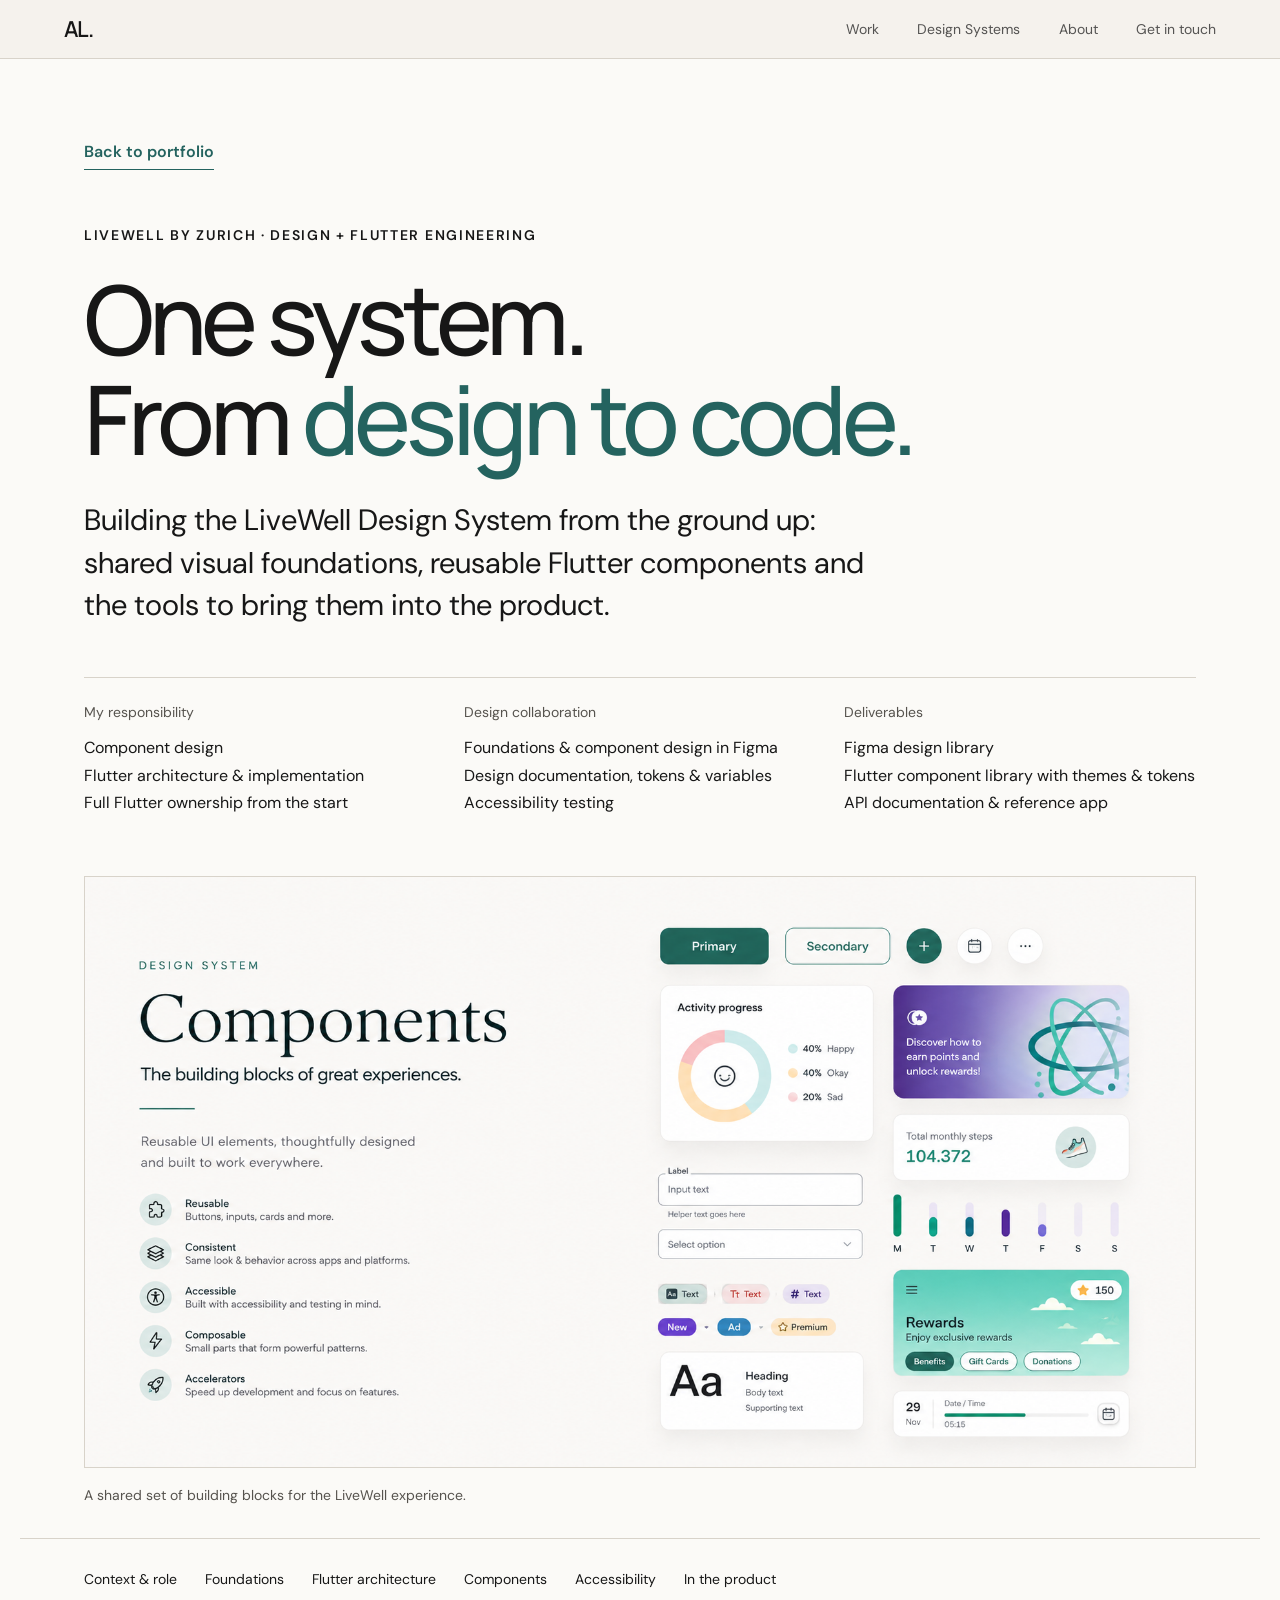
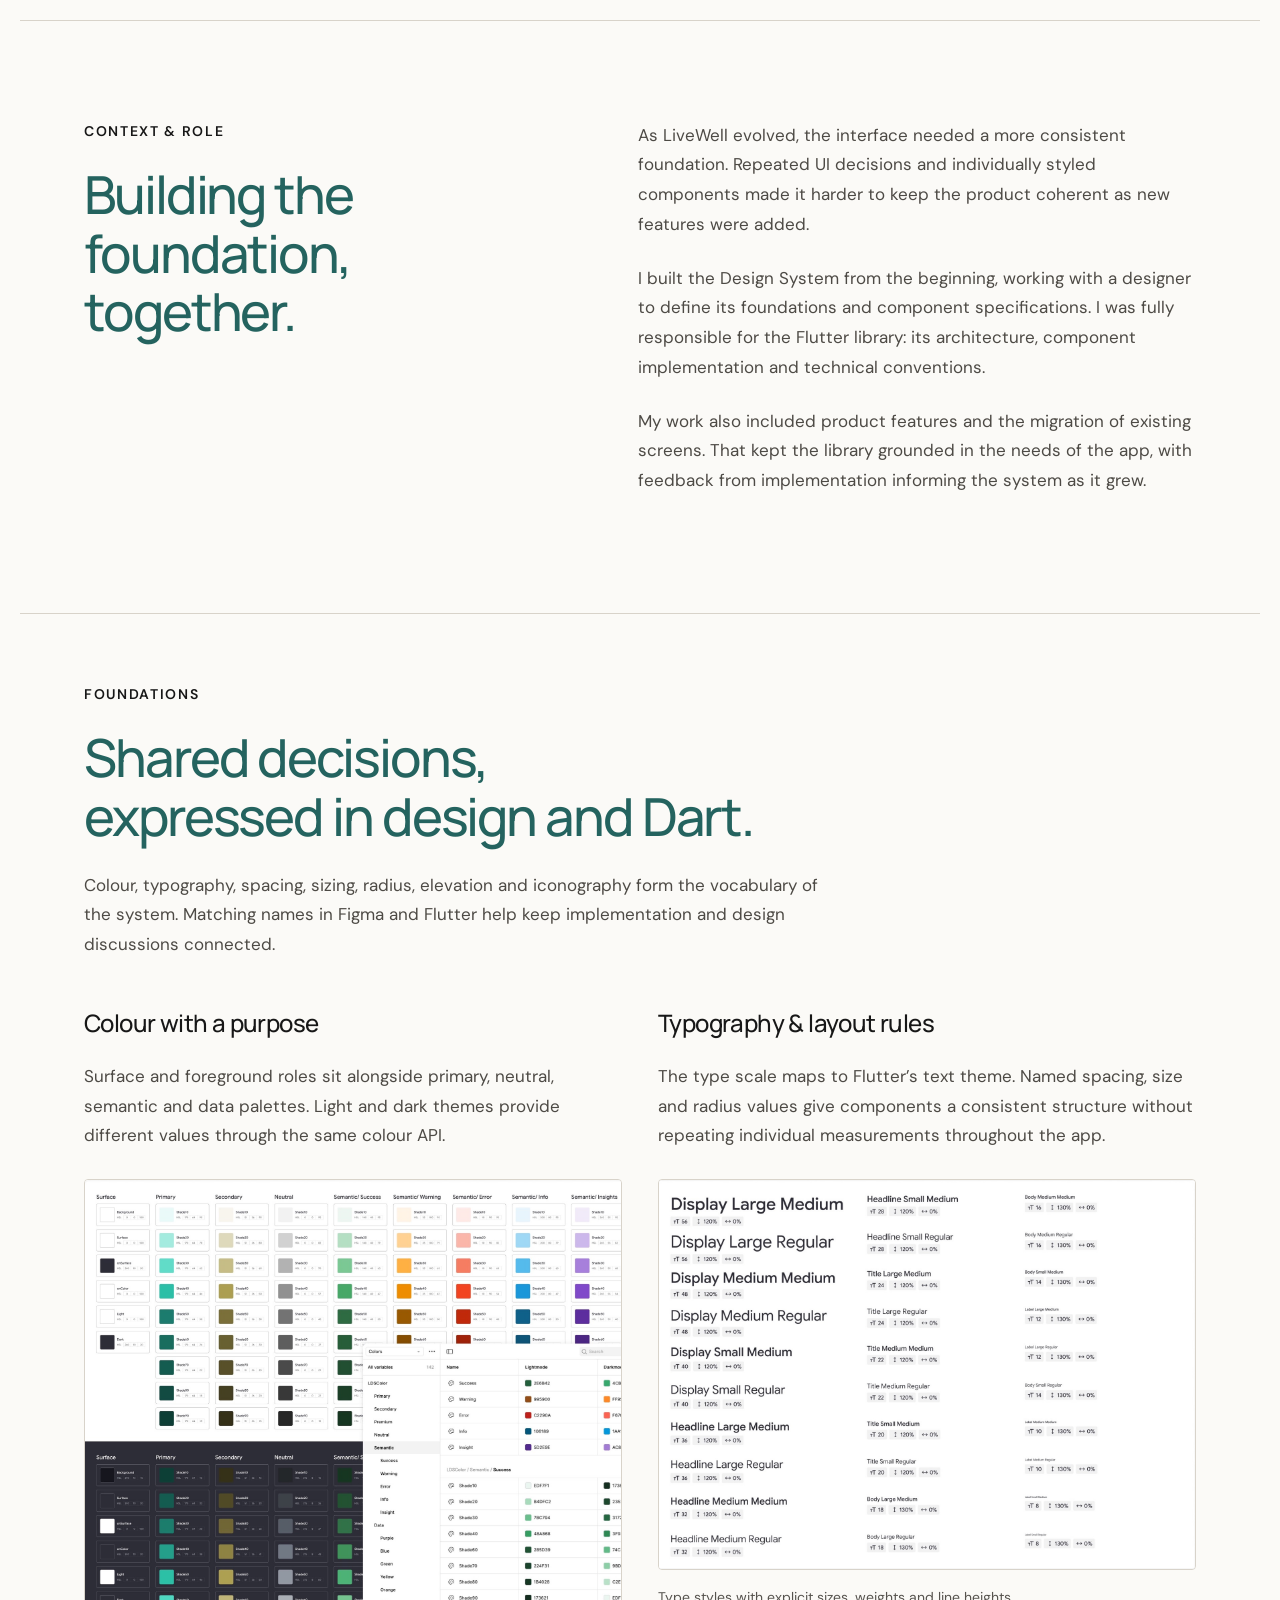
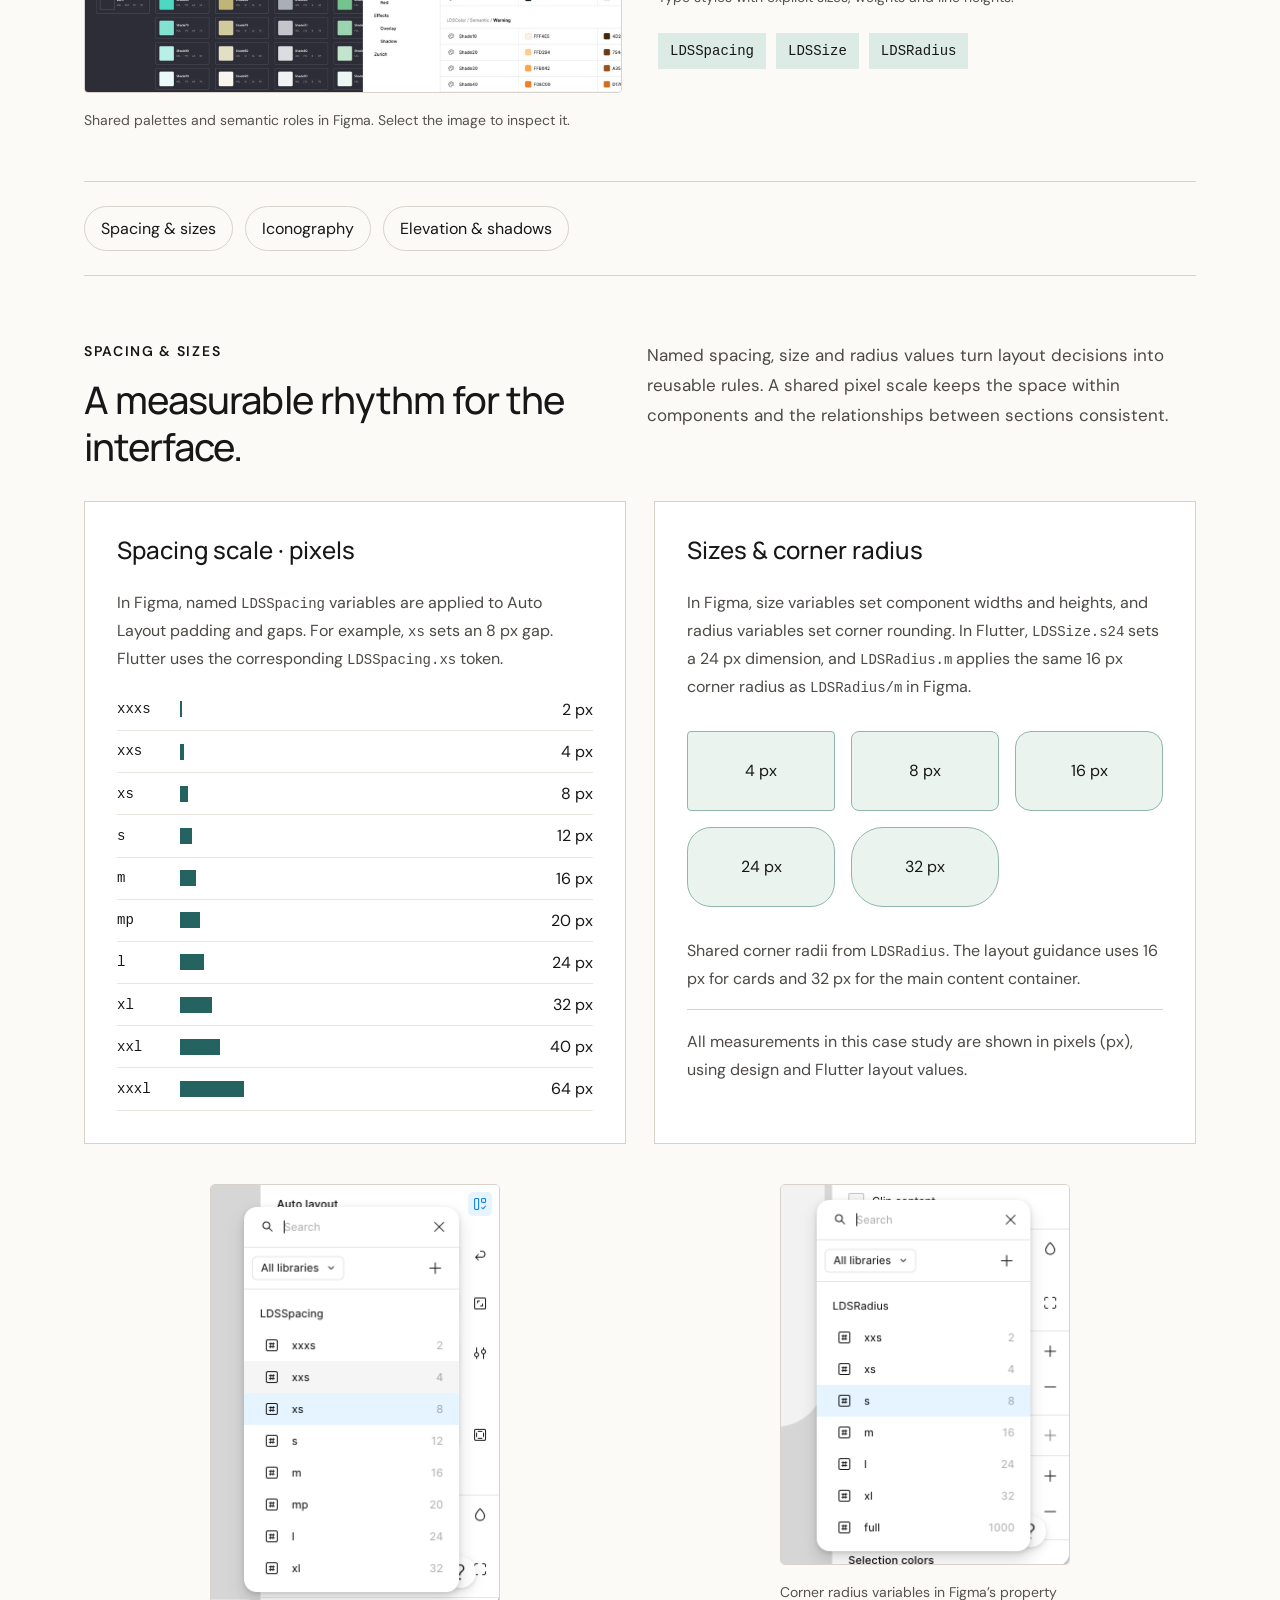
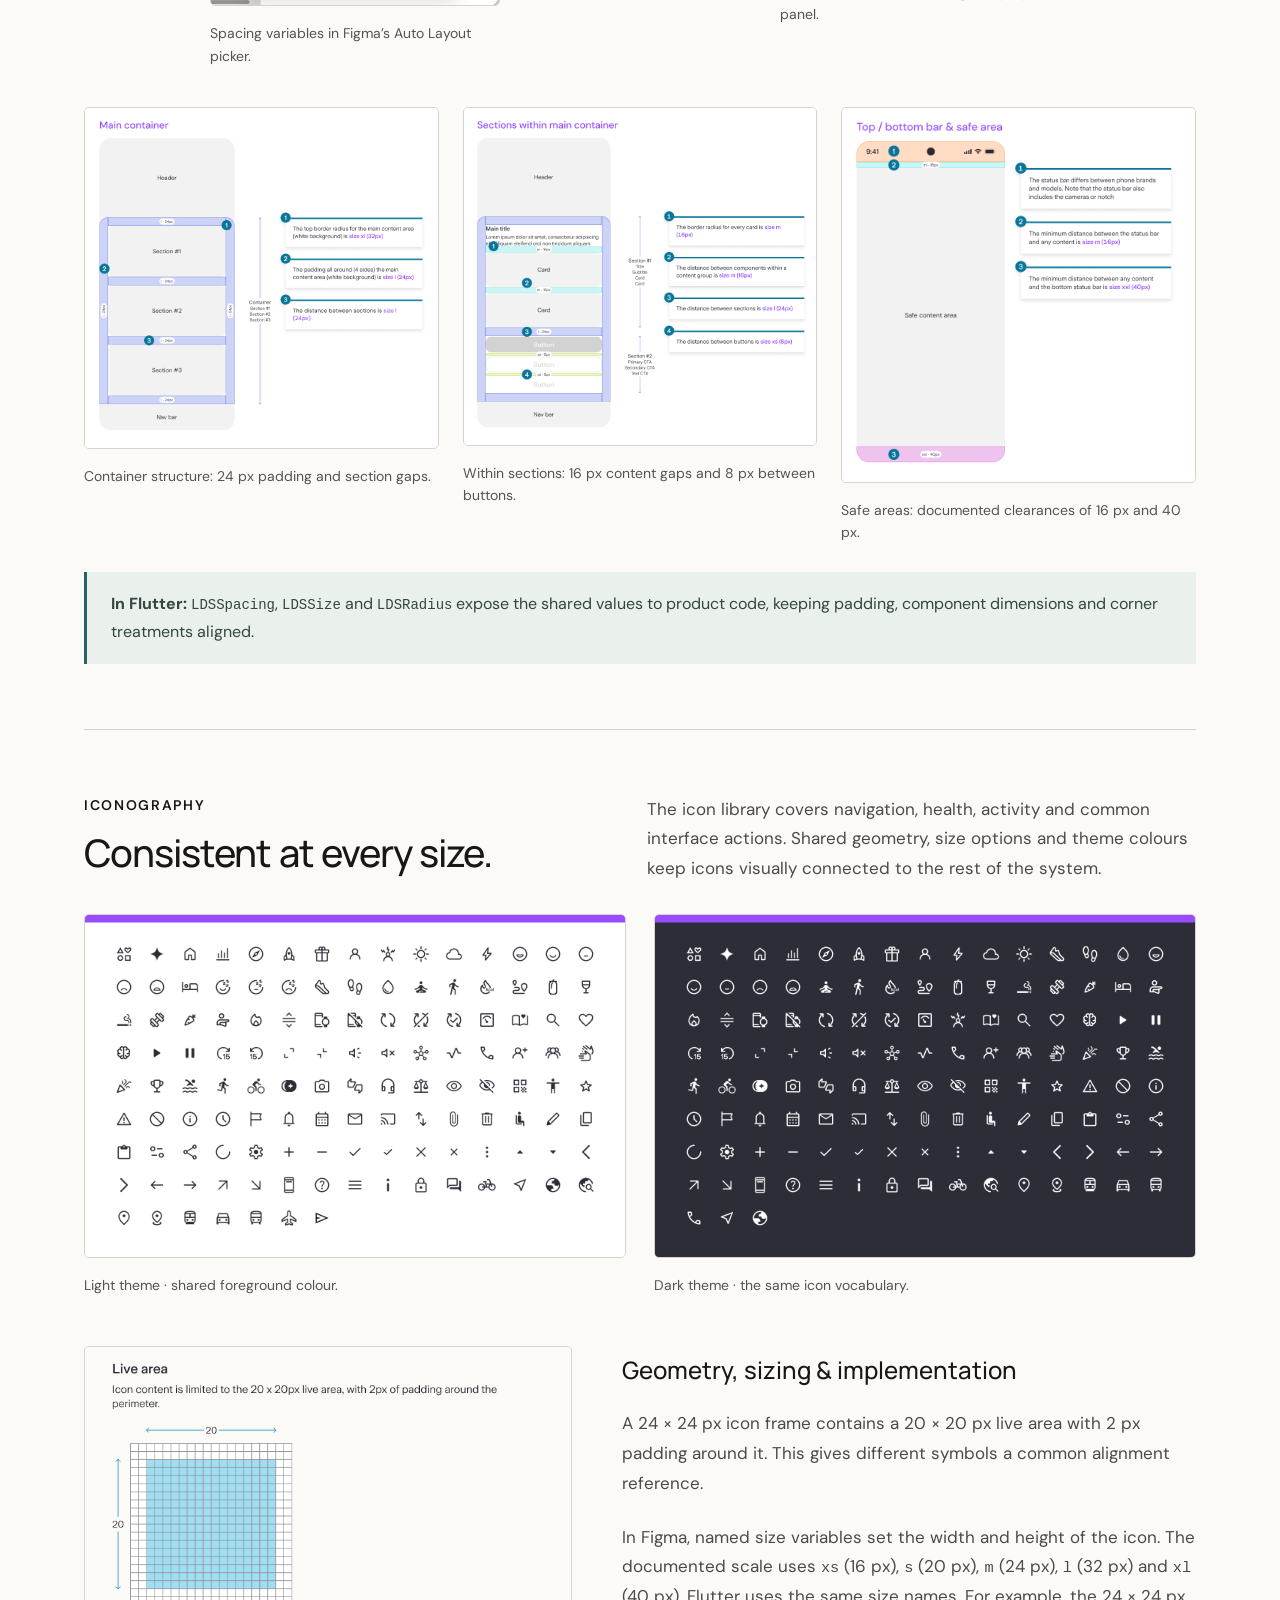
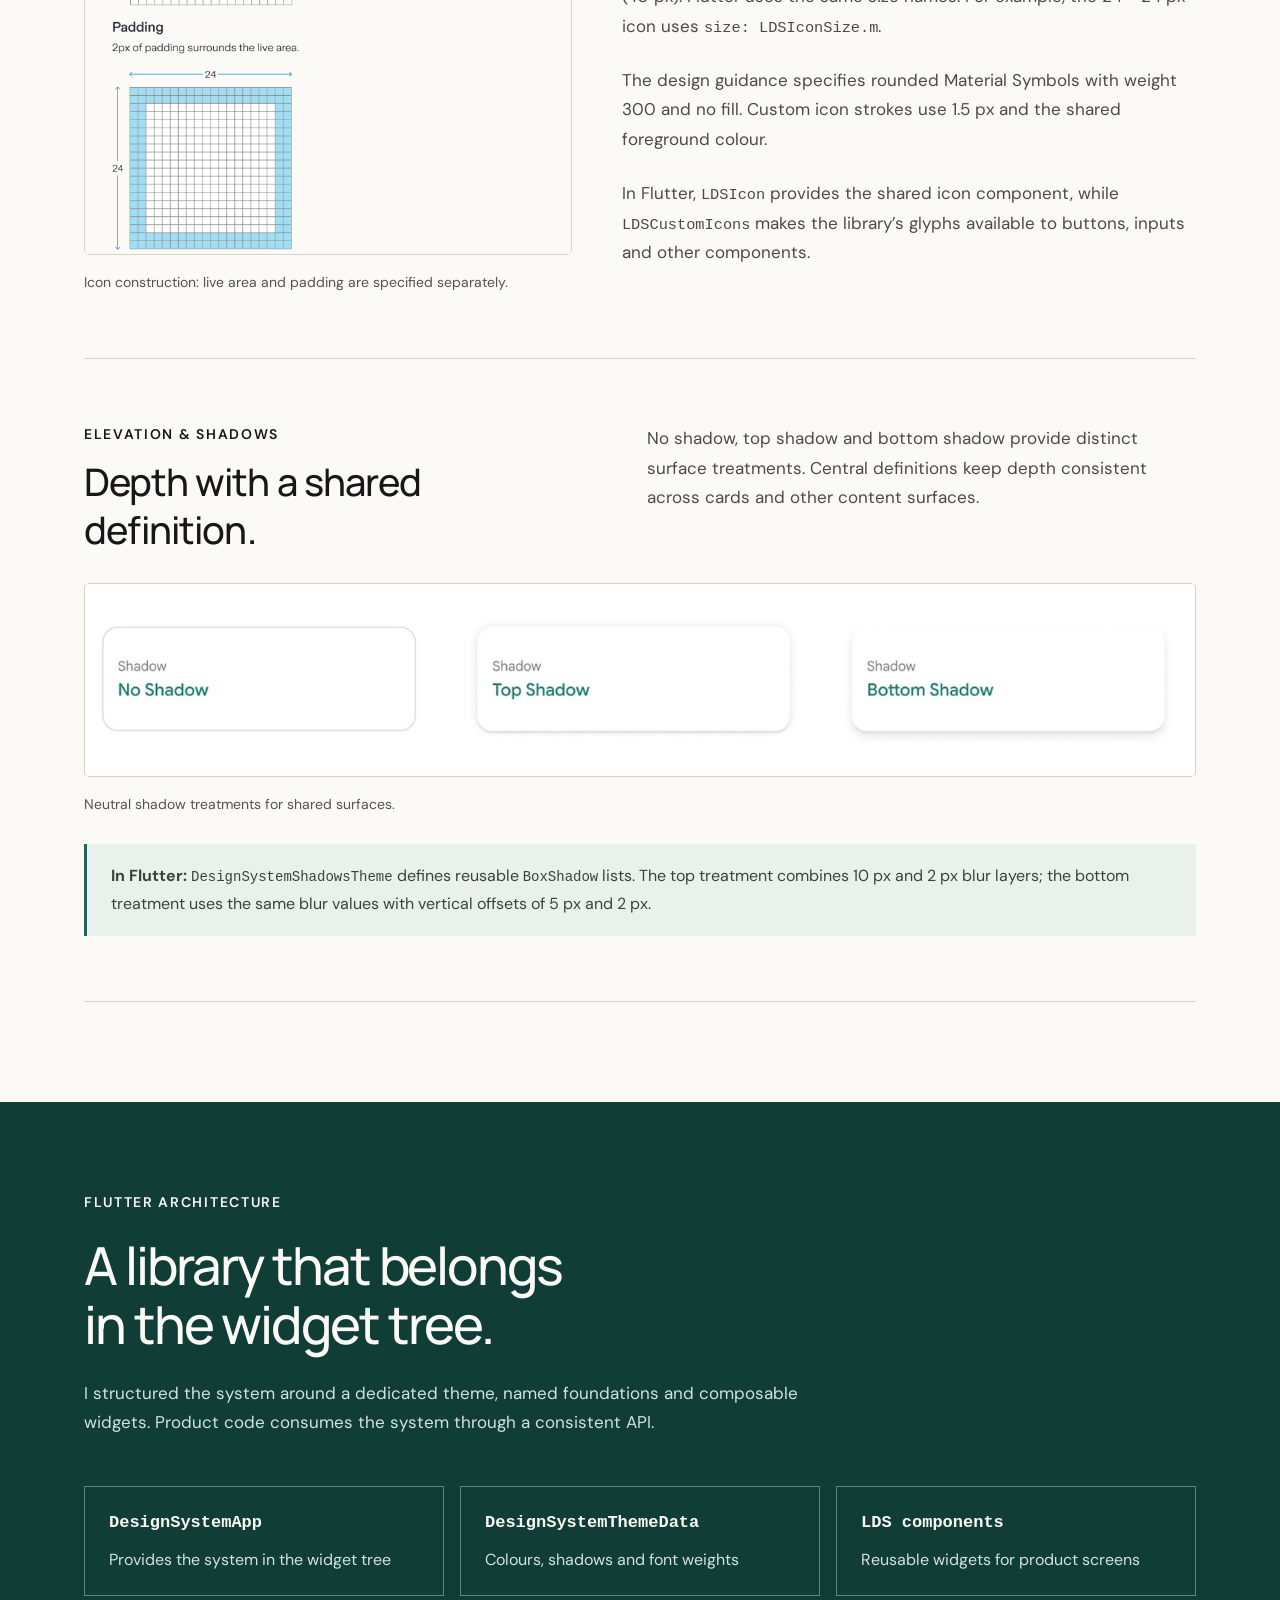
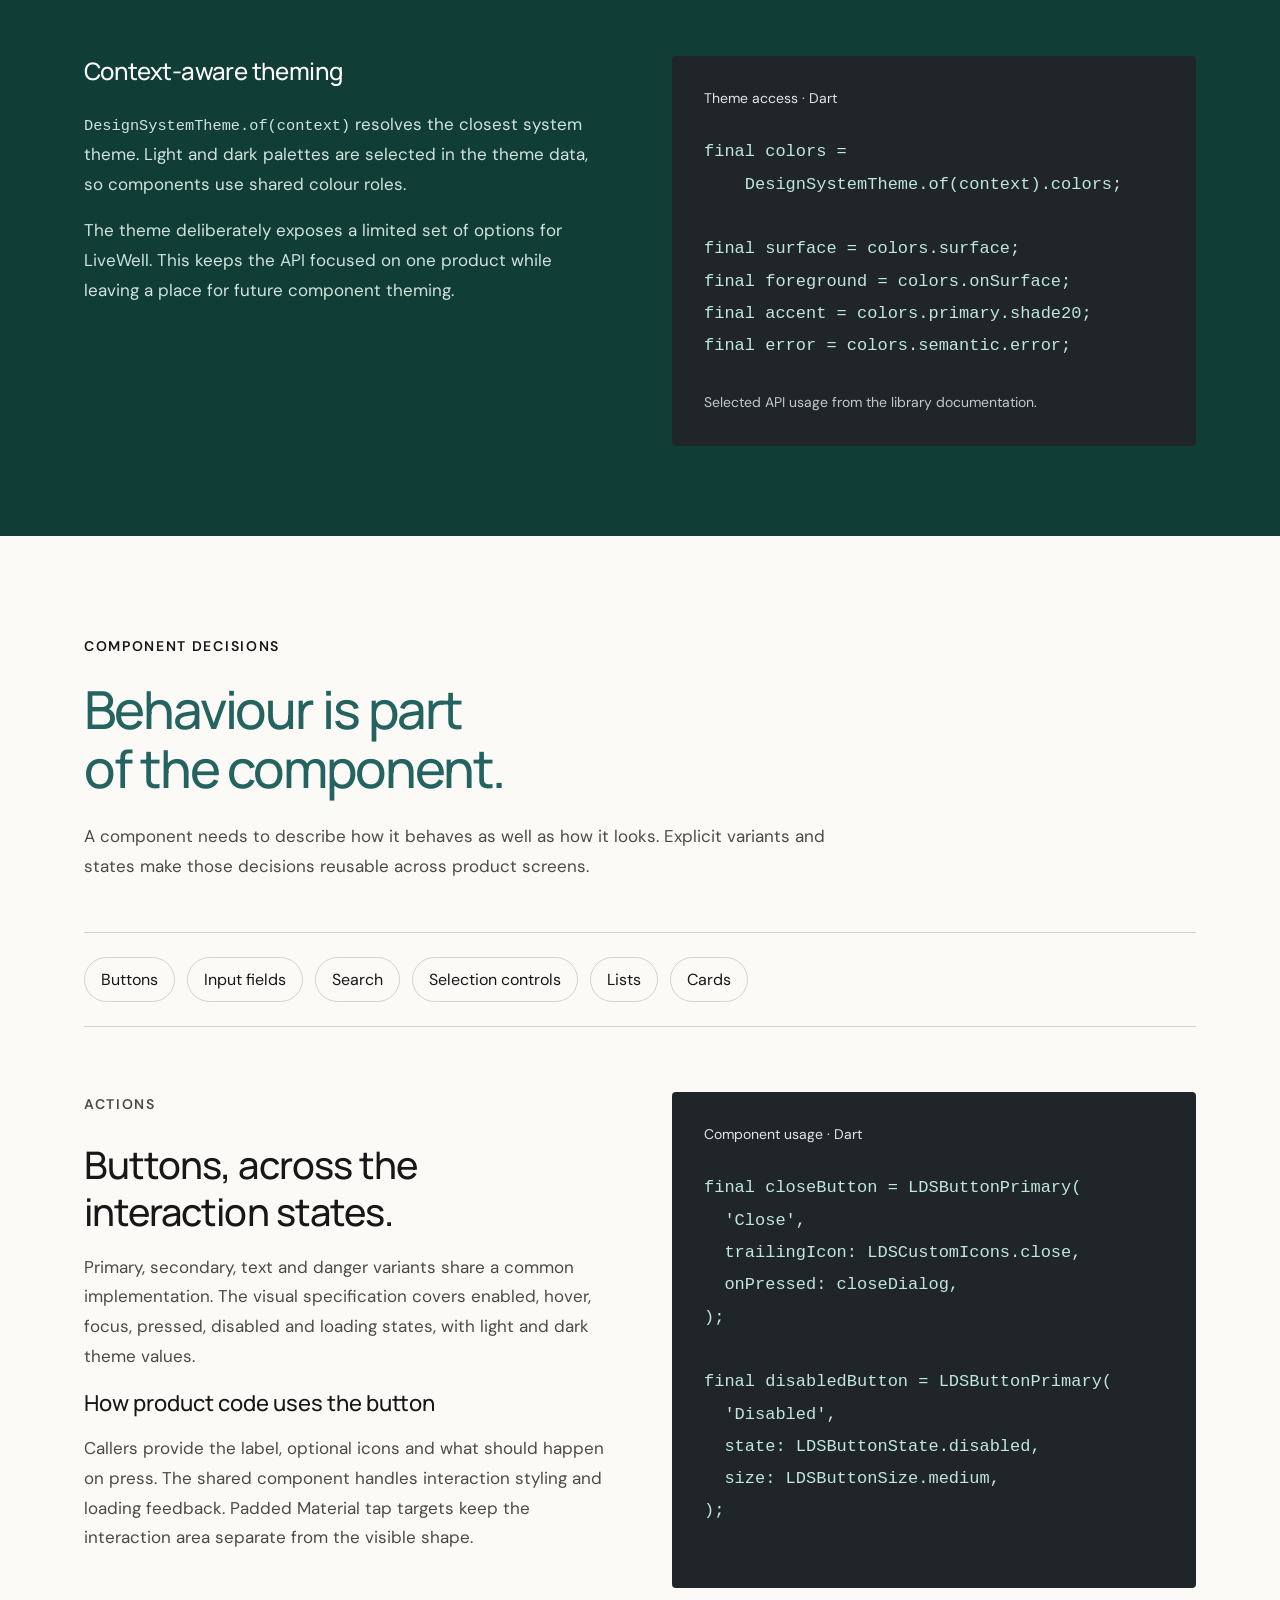
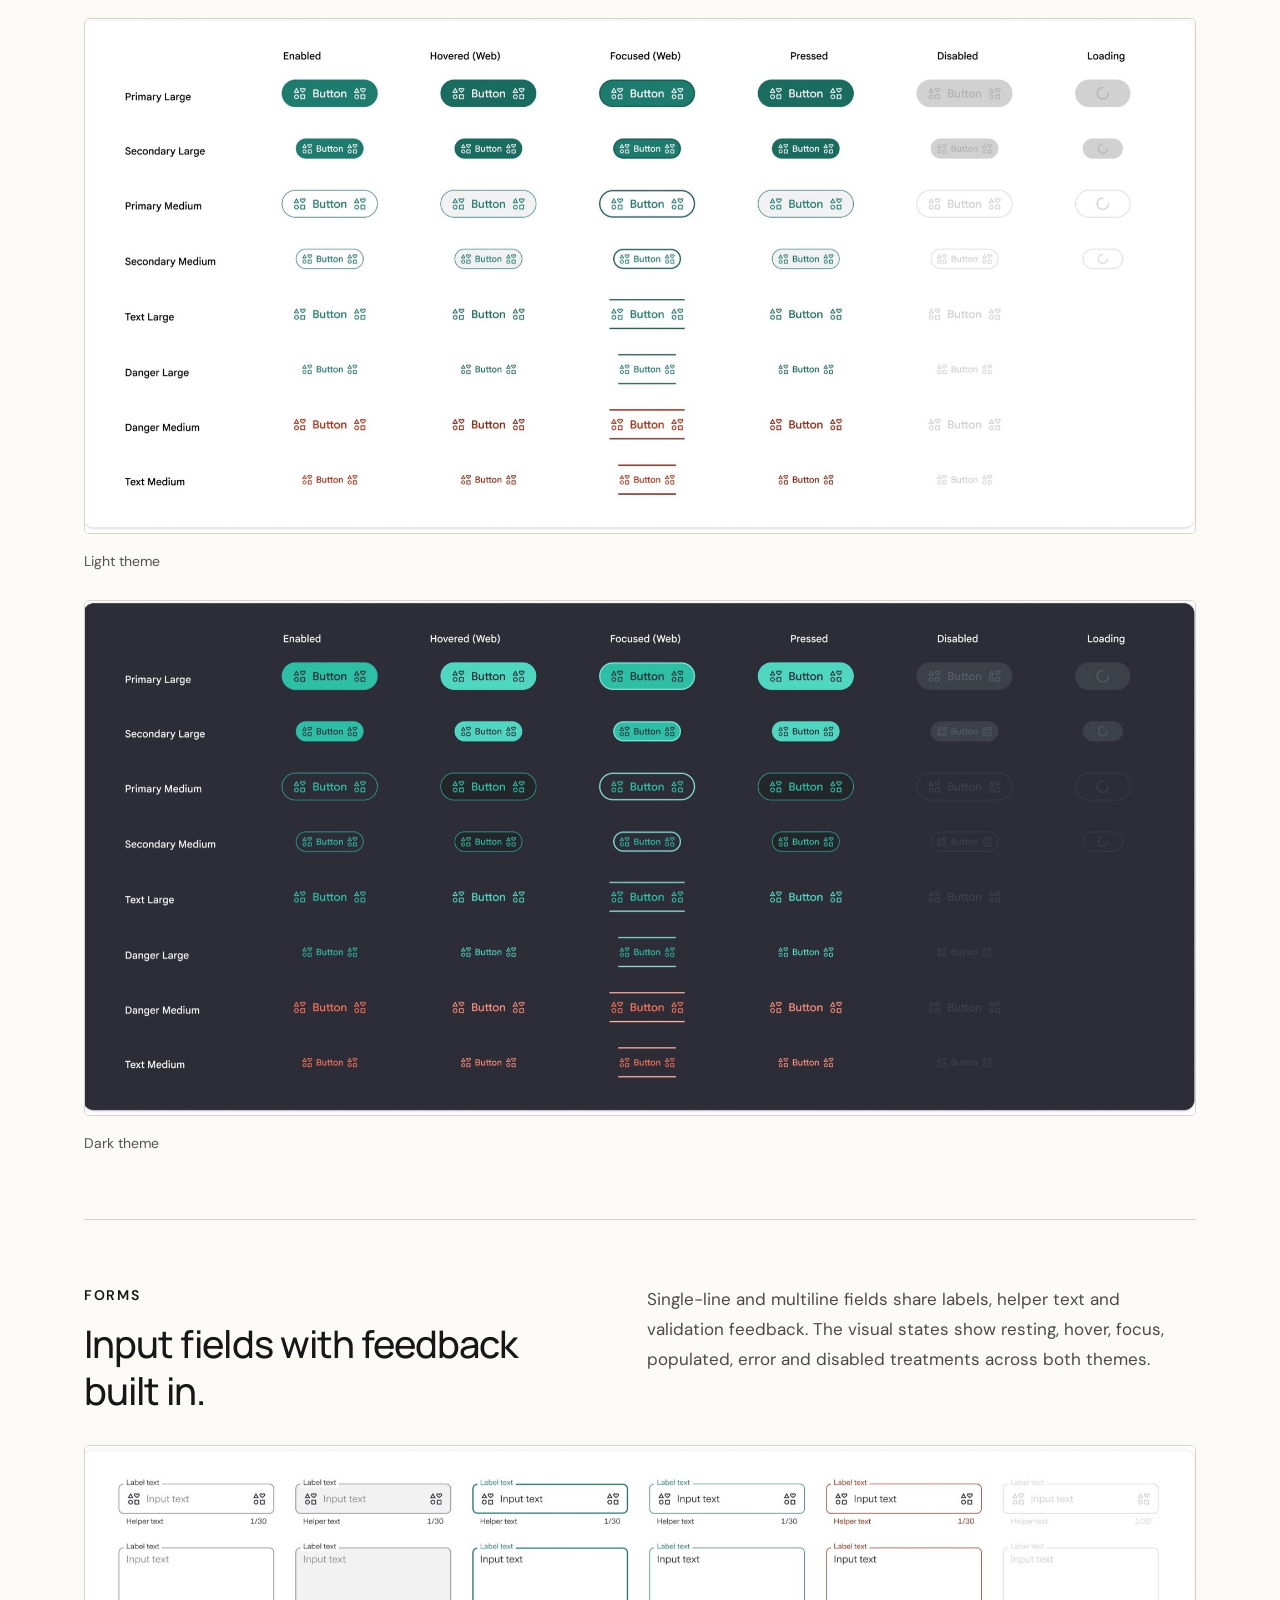
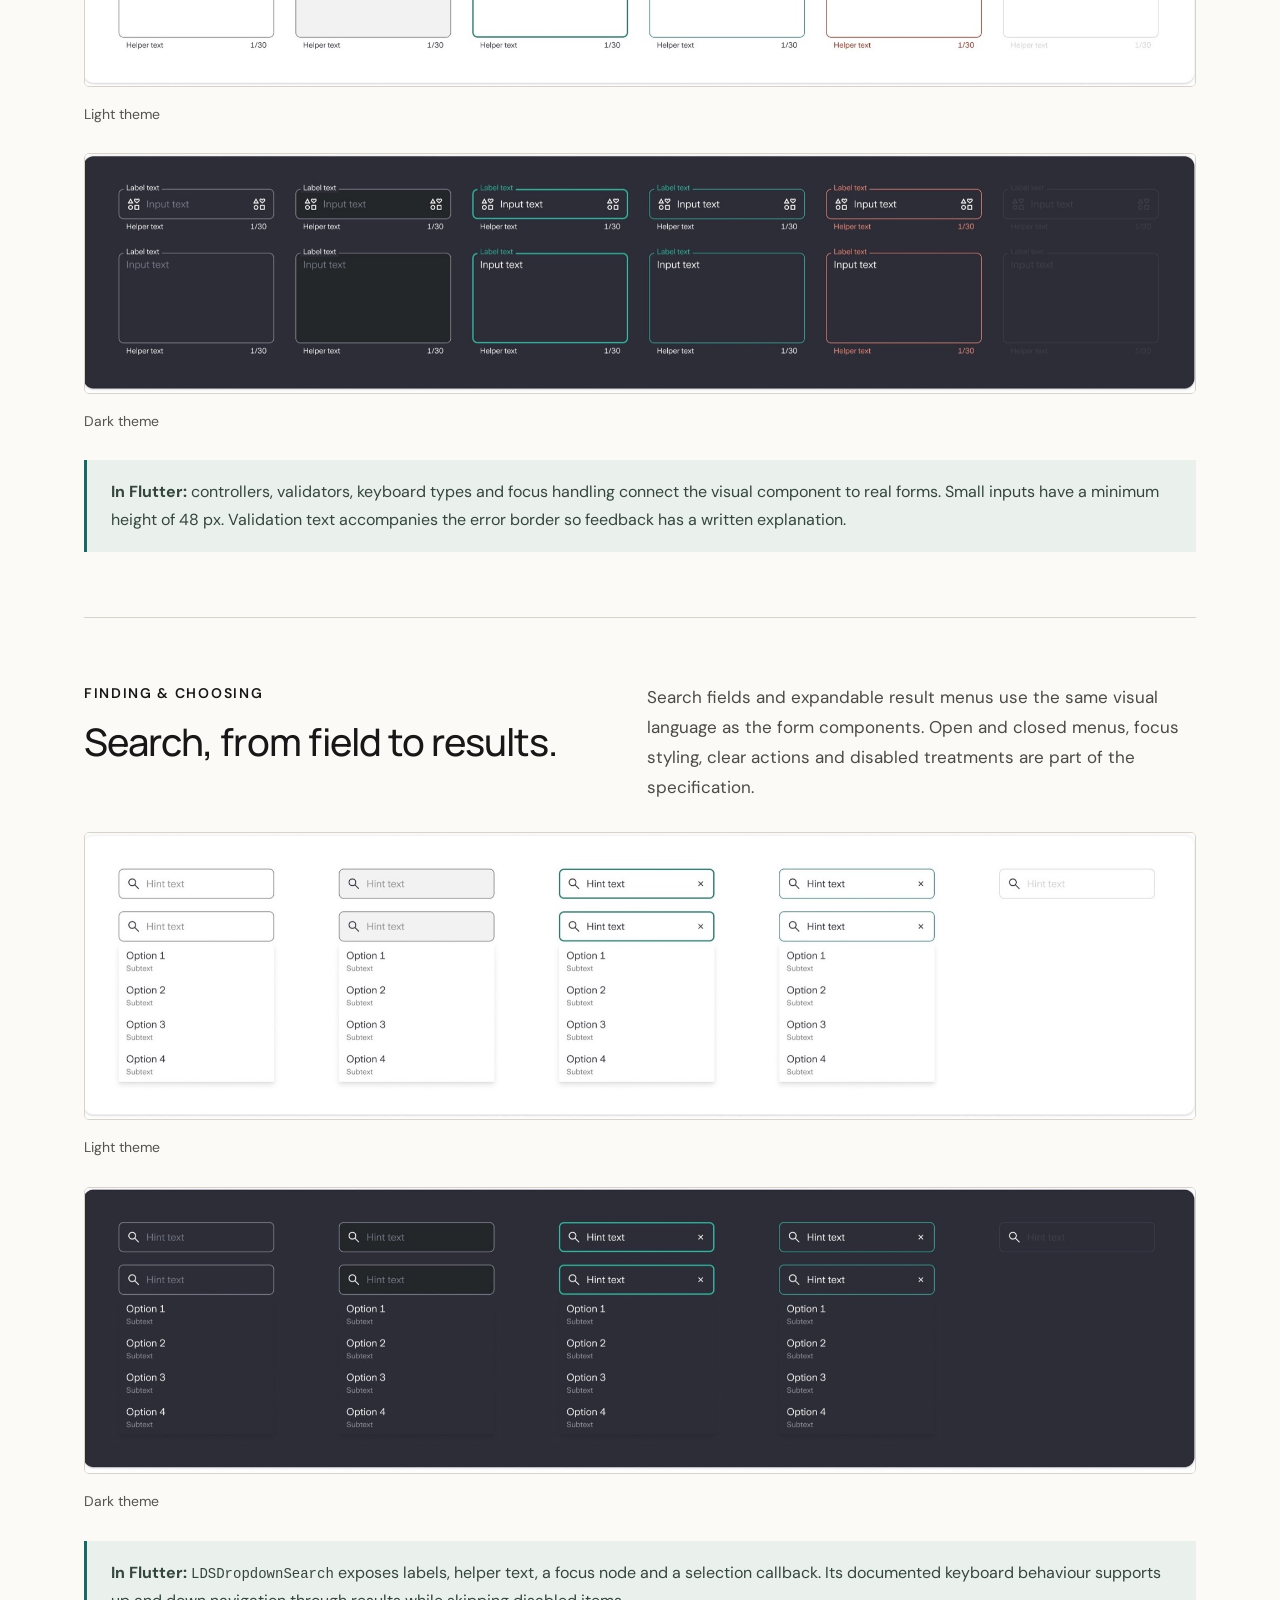
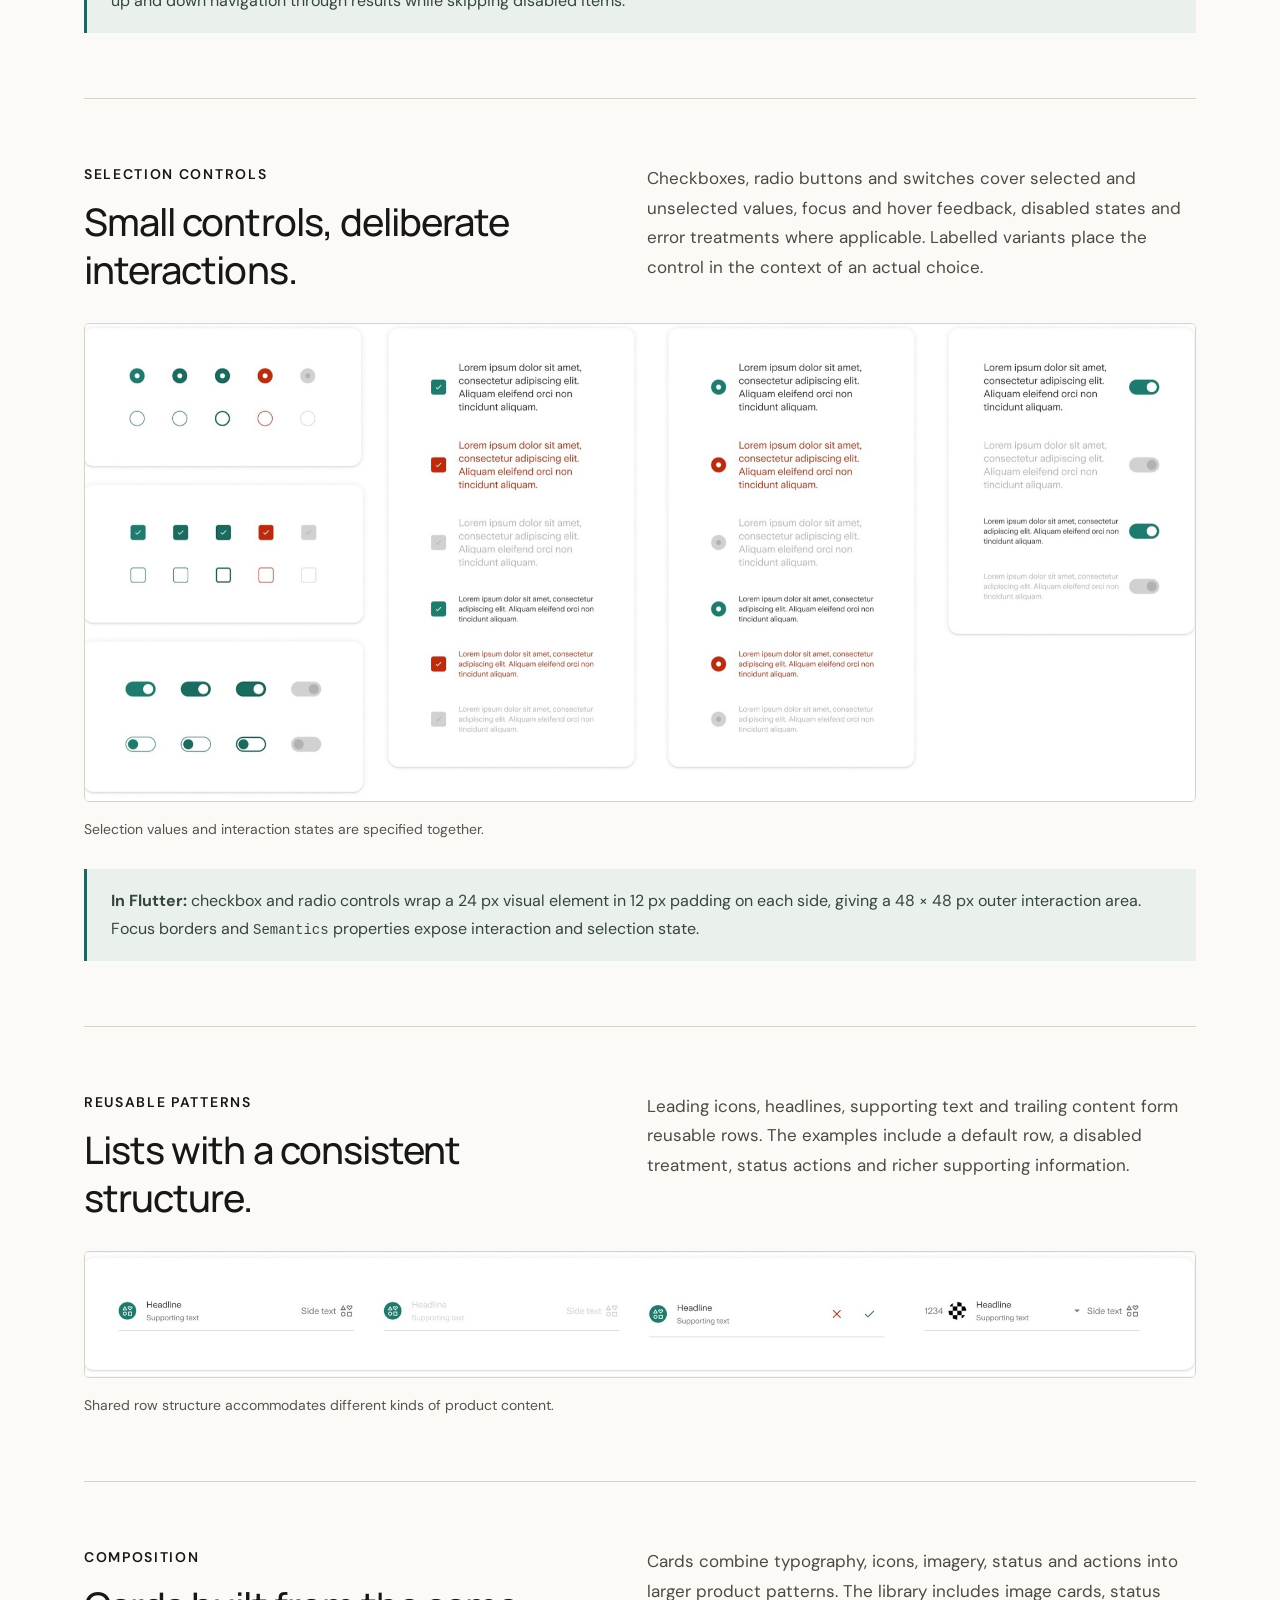
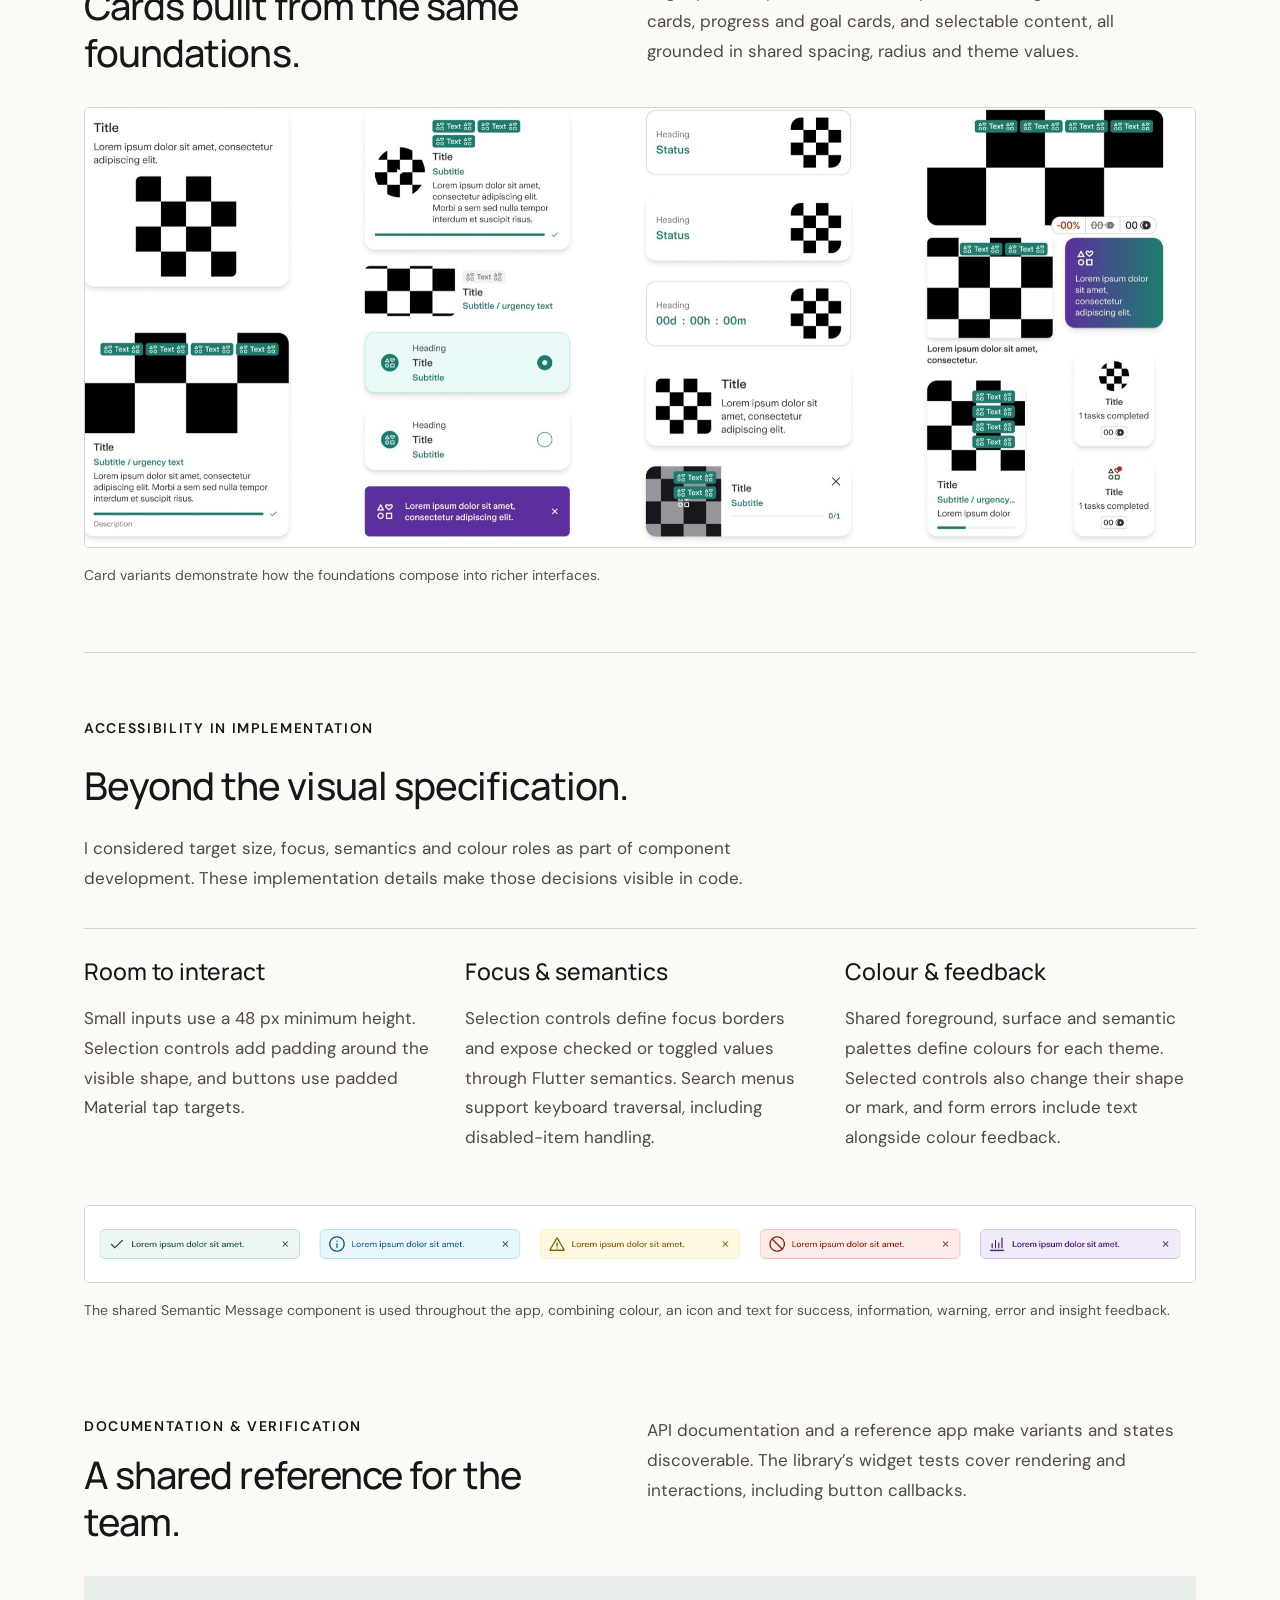
==== commit 040aa063: "add trvel safe section" ====
--- a/livewell-design-system.html
+++ b/livewell-design-system.html
@@ -33,15 +33,15 @@
       <dl class="ds-role-grid">
         <div>
           <dt>My responsibility</dt>
-          <dd>Flutter architecture &amp; implementation<br>Full ownership from the start</dd>
+          <dd>Component design<br>Flutter architecture &amp; implementation<br>Full Flutter ownership from the start</dd>
         </div>
         <div>
           <dt>Design collaboration</dt>
-          <dd>Foundations &amp; component definitions<br>Built together with a designer</dd>
+          <dd>Foundations &amp; component design in Figma<br>Design documentation, tokens &amp; variables<br>Accessibility testing</dd>
         </div>
         <div>
           <dt>Deliverables</dt>
-          <dd>Component library, themes &amp; tokens<br>API documentation &amp; reference app</dd>
+          <dd>Figma design library<br>Flutter component library with themes &amp; tokens<br>API documentation &amp; reference app</dd>
         </div>
       </dl>
     </section>
@@ -86,7 +86,7 @@
           <figure><a href="assets/livewell-color-palettes.jpg" aria-label="Open the LiveWell colour palettes image"><img
                 src="assets/livewell-color-palettes.jpg"
                 alt="LiveWell light and dark colour palettes with semantic success, warning, error, info and insight tokens"
-                loading="lazy" /></a>
+                width="1600" height="1527" loading="lazy" /></a>
             <figcaption>Shared palettes and semantic roles in Figma. Select the image to inspect it.</figcaption>
           </figure>
         </article>
@@ -97,7 +97,7 @@
           <figure><a href="assets/livewell-type-scale.jpg" aria-label="Open the LiveWell typography scale image"><img
                 src="assets/livewell-type-scale.jpg"
                 alt="LiveWell typography scale showing display, headline, title, body and label styles in regular and medium weights"
-                loading="lazy" /></a>
+                width="1600" height="1162" loading="lazy" /></a>
             <figcaption>Type styles with explicit sizes, weights and line heights.</figcaption>
           </figure>
           <div class="ds-token-names"><code>LDSSpacing</code><code>LDSSize</code><code>LDSRadius</code></div>
@@ -118,6 +118,8 @@
         <div class="ds-measurement-grid">
           <div class="ds-scale-panel">
             <h4>Spacing scale · pixels</h4>
+            <p>In Figma, named <code>LDSSpacing</code> variables are applied to Auto Layout padding and gaps. For
+              example, <code>xs</code> sets an 8 px gap. Flutter uses the corresponding <code>LDSSpacing.xs</code> token.</p>
             <ul class="ds-spacing-scale">
               <li><code>xxxs</code><span class="ds-spacing-bar" style="--space-value:2px"
                   aria-hidden="true"></span><span>2 px</span></li>
@@ -140,12 +142,12 @@
               <li><code>xxxl</code><span class="ds-spacing-bar" style="--space-value:64px"
                   aria-hidden="true"></span><span>64 px</span></li>
             </ul>
-            <p>Values from the Flutter <code>LDSSpacing</code> scale.</p>
           </div>
           <div class="ds-scale-panel">
             <h4>Sizes &amp; corner radius</h4>
-            <p><code>LDSSize</code> provides named dimensions for components, including 16, 20, 24, 32, 40 and 48 px.
-            </p>
+            <p>In Figma, size variables set component widths and heights, and radius variables set corner rounding.
+              In Flutter, <code>LDSSize.s24</code> sets a 24 px dimension, and <code>LDSRadius.m</code> applies the
+              same 16 px corner radius as <code>LDSRadius/m</code> in Figma.</p>
             <div class="ds-radius-examples">
               <div style="--sample-radius:4px"><span>4 px</span></div>
               <div style="--sample-radius:8px"><span>8 px</span></div>
@@ -159,30 +161,45 @@
               Flutter layout values.</p>
           </div>
         </div>
+        <div class="ds-measurement-grid ds-figma-variables">
+          <figure class="ds-component-figure">
+            <a href="assets/livewell-figma-spacing-variables.png">
+              <img src="assets/livewell-figma-spacing-variables.png"
+                alt="Figma Auto Layout variable picker with the 8 px LDSSpacing xs value highlighted"
+                width="578" height="844" loading="lazy" />
+            </a>
+            <figcaption>Spacing variables in Figma’s Auto Layout picker.</figcaption>
+          </figure>
+          <figure class="ds-component-figure">
+            <a href="assets/livewell-figma-radius-variables.png">
+              <img src="assets/livewell-figma-radius-variables.png"
+                alt="Figma corner radius variable picker with the 8 px LDSRadius s value highlighted"
+                width="582" height="766" loading="lazy" />
+            </a>
+            <figcaption>Corner radius variables in Figma’s property panel.</figcaption>
+          </figure>
+        </div>
         <div class="ds-layout-gallery">
           <figure class="ds-component-figure"><a href="assets/livewell-layout-container.png"
               aria-label="Open full-size image: Main container layout with 24 px padding and section spacing, and a 32 px top corner radius"><img
                 src="assets/livewell-layout-container.png"
                 alt="Main container layout with 24 px padding and section spacing, and a 32 px top corner radius"
-                loading="lazy" /></a>
-            <figcaption>Container structure: 24 px padding and section gaps. <a
-                href="assets/livewell-layout-container.png">View full size</a></figcaption>
+                width="980" height="946" loading="lazy" /></a>
+            <figcaption>Container structure: 24 px padding and section gaps.</figcaption>
           </figure>
           <figure class="ds-component-figure"><a href="assets/livewell-layout-sections.png"
               aria-label="Open full-size image: Content layout showing 16 px card radius and content gaps, 24 px section gaps and 8 px between buttons"><img
                 src="assets/livewell-layout-sections.png"
                 alt="Content layout showing 16 px card radius and content gaps, 24 px section gaps and 8 px between buttons"
-                loading="lazy" /></a>
-            <figcaption>Within sections: 16 px content gaps and 8 px between buttons. <a
-                href="assets/livewell-layout-sections.png">View full size</a></figcaption>
+                width="990" height="946" loading="lazy" /></a>
+            <figcaption>Within sections: 16 px content gaps and 8 px between buttons.</figcaption>
           </figure>
           <figure class="ds-component-figure"><a href="assets/livewell-layout-safe-area.png"
               aria-label="Open full-size image: Safe content area guidance with 16 px clearance below the status bar and 40 px above the bottom system area"><img
                 src="assets/livewell-layout-safe-area.png"
                 alt="Safe content area guidance with 16 px clearance below the status bar and 40 px above the bottom system area"
-                loading="lazy" /></a>
-            <figcaption>Safe areas: documented clearances of 16 px and 40 px. <a
-                href="assets/livewell-layout-safe-area.png">View full size</a></figcaption>
+                width="892" height="946" loading="lazy" /></a>
+            <figcaption>Safe areas: documented clearances of 16 px and 40 px.</figcaption>
           </figure>
         </div>
         <p class="ds-implementation-note"><strong>In Flutter:</strong> <code>LDSSpacing</code>, <code>LDSSize</code> and
@@ -204,15 +221,14 @@
               aria-label="Open full-size image: LiveWell icon library in the light theme, covering health, navigation, activity and interface actions"><img
                 src="assets/livewell-icons-light.png"
                 alt="LiveWell icon library in the light theme, covering health, navigation, activity and interface actions"
-                loading="lazy" /></a>
-            <figcaption>Light theme · shared foreground colour. <a href="assets/livewell-icons-light.png">View full
-                size</a></figcaption>
+                width="720" height="456" loading="lazy" /></a>
+            <figcaption>Light theme · shared foreground colour.</figcaption>
           </figure>
           <figure class="ds-component-figure"><a href="assets/livewell-icons-dark.png"
               aria-label="Open full-size image: LiveWell icon library in the dark theme"><img
-                src="assets/livewell-icons-dark.png" alt="LiveWell icon library in the dark theme" loading="lazy" /></a>
-            <figcaption>Dark theme · the same icon vocabulary. <a href="assets/livewell-icons-dark.png">View full
-                size</a></figcaption>
+                src="assets/livewell-icons-dark.png" alt="LiveWell icon library in the dark theme" width="720"
+                height="456" loading="lazy" /></a>
+            <figcaption>Dark theme · the same icon vocabulary.</figcaption>
           </figure>
         </div>
         <div class="ds-icon-guidance">
@@ -220,15 +236,17 @@
               aria-label="Open full-size image: Icon construction diagrams showing a 20 by 20 px live area with 2 px padding inside a 24 by 24 px frame"><img
                 src="assets/livewell-icon-geometry.png"
                 alt="Icon construction diagrams showing a 20 by 20 px live area with 2 px padding inside a 24 by 24 px frame"
-                loading="lazy" /></a>
-            <figcaption>Icon construction: live area and padding are specified separately. <a
-                href="assets/livewell-icon-geometry.png">View full size</a></figcaption>
+                width="720" height="750" loading="lazy" /></a>
+            <figcaption>Icon construction: live area and padding are specified separately.</figcaption>
           </figure>
           <div class="ds-prose">
             <h4>Geometry, sizing &amp; implementation</h4>
             <p>A 24 × 24 px icon frame contains a 20 × 20 px live area with 2 px padding around it. This gives different
               symbols a common alignment reference.</p>
-            <p>The size scale defines five options: 16 × 16 px, 20 × 20 px, 24 × 24 px, 32 × 32 px and 40 × 40 px.</p>
+            <p>In Figma, named size variables set the width and height of the icon. The documented scale uses
+              <code>xs</code> (16 px), <code>s</code> (20 px), <code>m</code> (24 px), <code>l</code> (32 px) and
+              <code>xl</code> (40 px). Flutter uses the same size names. For example, the 24 × 24 px icon uses
+              <code>size: LDSIconSize.m</code>.</p>
             <p>The design guidance specifies rounded Material Symbols with weight 300 and no fill. Custom icon strokes
               use 1.5 px and the shared foreground colour.</p>
             <p>In Flutter, <code>LDSIcon</code> provides the shared icon component, while <code>LDSCustomIcons</code>
@@ -248,9 +266,9 @@
         <figure class="ds-component-figure"><a href="assets/livewell-elevation-shadows.png"
             aria-label="Open full-size image: Three surface treatments: no shadow, top shadow and bottom shadow"><img
               src="assets/livewell-elevation-shadows.png"
-              alt="Three surface treatments: no shadow, top shadow and bottom shadow" loading="lazy" /></a>
-          <figcaption>Neutral shadow treatments for shared surfaces. <a
-              href="assets/livewell-elevation-shadows.png">View full size</a></figcaption>
+              alt="Three surface treatments: no shadow, top shadow and bottom shadow" width="2968" height="514"
+              loading="lazy" /></a>
+          <figcaption>Neutral shadow treatments for shared surfaces.</figcaption>
         </figure>
         <p class="ds-implementation-note"><strong>In Flutter:</strong> <code>DesignSystemShadowsTheme</code> defines
           reusable <code>BoxShadow</code> lists. The top treatment combines 10 px and 2 px blur layers; the bottom
@@ -284,10 +302,10 @@
             <pre><code>final colors =
     DesignSystemTheme.of(context).colors;
 
-colors.surface
-colors.onSurface
-colors.primary.shade20
-colors.semantic.error</code></pre><span>Selected API usage from the library documentation.</span>
+final surface = colors.surface;
+final foreground = colors.onSurface;
+final accent = colors.primary.shade20;
+final error = colors.semantic.error;</code></pre><span>Selected API usage from the library documentation.</span>
           </div>
         </div>
       </div>
@@ -300,62 +318,52 @@
         <p>A component needs to describe how it behaves as well as how it looks. Explicit variants and states make those
           decisions reusable across product screens.</p>
       </div>
-      <div class="ds-engineering-grid">
-        <article>
-          <h3>Buttons with explicit states</h3>
-          <p>Primary, secondary, text and danger buttons expose focused APIs and share underlying behaviour. Size, icons
-            and width are component properties; enabled, disabled and loading are named states.</p>
-          <p>The shared implementation handles loading feedback and interaction styling centrally. Product developers
-            can express what an action is doing without rebuilding the button for each screen.</p>
-        </article>
-        <div class="ds-code">
-          <p>Component usage · Dart</p>
-          <pre><code>LDSButtonPrimary(
-  'Close',
-  trailingIcon: LDSIcons.close,
-  onPressed: () {},
-)
-
-LDSButtonPrimary(
-  'Disabled',
-  state: LDSButtonState.disabled,
-  size: LDSButtonSize.medium,
-),
-</code></pre><span>Illustrative usage of the actual component API.</span>
-        </div>
-      </div>
-
       <nav class="ds-component-index" aria-label="Component gallery"><a href="#button-states">Buttons</a><a
           href="#input-states">Input fields</a><a href="#search-states">Search</a><a href="#selection-states">Selection
           controls</a><a href="#list-patterns">Lists</a><a href="#card-patterns">Cards</a></nav>
       <article id="button-states" class="ds-component-showcase">
-        <div class="ds-gallery-heading">
-          <div>
+        <div class="ds-engineering-grid ds-button-example">
+          <div class="ds-prose">
             <p class="eyebrow">Actions</p>
             <h3>Buttons, across the interaction states.</h3>
-          </div>
-          <p>Primary, secondary, text and danger variants share a common implementation. The visual specification covers
-            enabled, hover, focus, pressed, disabled and loading states, with light and dark theme values.</p>
+            <p>Primary, secondary, text and danger variants share a common implementation. The visual specification covers
+              enabled, hover, focus, pressed, disabled and loading states, with light and dark theme values.</p>
+            <h4>How product code uses the button</h4>
+            <p>Callers provide the label, optional icons and what should happen on press. The shared component
+              handles interaction styling and loading feedback. Padded Material tap targets keep the interaction area
+              separate from the visible shape.</p>
+          </div>
+          <div class="ds-code">
+            <p>Component usage · Dart</p>
+            <pre><code>final closeButton = LDSButtonPrimary(
+  'Close',
+  trailingIcon: LDSCustomIcons.close,
+  onPressed: closeDialog,
+);
+
+final disabledButton = LDSButtonPrimary(
+  'Disabled',
+  state: LDSButtonState.disabled,
+  size: LDSButtonSize.medium,
+);</code></pre>
+          </div>
         </div>
         <div class="ds-state-pair">
           <figure class="ds-component-figure"><a href="assets/livewell-buttons-light.jpg"
               aria-label="Open full-size image: Button variants arranged in enabled, hovered, focused, pressed, disabled and loading columns in light mode"><img
                 src="assets/livewell-buttons-light.jpg"
                 alt="Button variants arranged in enabled, hovered, focused, pressed, disabled and loading columns in light mode"
-                loading="lazy" /></a>
-            <figcaption>Light theme <a href="assets/livewell-buttons-light.jpg">View full size</a></figcaption>
+                width="2000" height="926" loading="lazy" /></a>
+            <figcaption>Light theme</figcaption>
           </figure>
           <figure class="ds-component-figure"><a href="assets/livewell-buttons-dark.jpg"
               aria-label="Open full-size image: Button variants arranged in enabled, hovered, focused, pressed, disabled and loading columns in dark mode"><img
                 src="assets/livewell-buttons-dark.jpg"
                 alt="Button variants arranged in enabled, hovered, focused, pressed, disabled and loading columns in dark mode"
-                loading="lazy" /></a>
-            <figcaption>Dark theme <a href="assets/livewell-buttons-dark.jpg">View full size</a></figcaption>
-          </figure>
-        </div>
-        <p class="ds-implementation-note"><strong>In Flutter:</strong> named button states control availability and
-          loading feedback; shared state properties resolve hover, focus, pressed and disabled styling. Padded Material
-          tap targets keep the interaction area separate from the visible shape.</p>
+                width="2000" height="926" loading="lazy" /></a>
+            <figcaption>Dark theme</figcaption>
+          </figure>
+        </div>
       </article>
       <article id="input-states" class="ds-component-showcase">
         <div class="ds-gallery-heading">
@@ -371,15 +379,15 @@
               aria-label="Open full-size image: Single-line and multiline input fields showing resting, hover, focus, populated, error and disabled treatments in light mode"><img
                 src="assets/livewell-inputs-light.jpg"
                 alt="Single-line and multiline input fields showing resting, hover, focus, populated, error and disabled treatments in light mode"
-                loading="lazy" /></a>
-            <figcaption>Light theme <a href="assets/livewell-inputs-light.jpg">View full size</a></figcaption>
+                width="2000" height="433" loading="lazy" /></a>
+            <figcaption>Light theme</figcaption>
           </figure>
           <figure class="ds-component-figure"><a href="assets/livewell-inputs-dark.jpg"
               aria-label="Open full-size image: Single-line and multiline input fields showing resting, hover, focus, populated, error and disabled treatments in dark mode"><img
                 src="assets/livewell-inputs-dark.jpg"
                 alt="Single-line and multiline input fields showing resting, hover, focus, populated, error and disabled treatments in dark mode"
-                loading="lazy" /></a>
-            <figcaption>Dark theme <a href="assets/livewell-inputs-dark.jpg">View full size</a></figcaption>
+                width="2000" height="430" loading="lazy" /></a>
+            <figcaption>Dark theme</figcaption>
           </figure>
         </div>
         <p class="ds-implementation-note"><strong>In Flutter:</strong> controllers, validators, keyboard types and focus
@@ -400,15 +408,15 @@
               aria-label="Open full-size image: Search fields and open result menus showing resting, hover, focused, populated and disabled treatments in light mode"><img
                 src="assets/livewell-search-light.jpg"
                 alt="Search fields and open result menus showing resting, hover, focused, populated and disabled treatments in light mode"
-                loading="lazy" /></a>
-            <figcaption>Light theme <a href="assets/livewell-search-light.jpg">View full size</a></figcaption>
+                width="2000" height="515" loading="lazy" /></a>
+            <figcaption>Light theme</figcaption>
           </figure>
           <figure class="ds-component-figure"><a href="assets/livewell-search-dark.jpg"
               aria-label="Open full-size image: Search fields and open result menus showing resting, hover, focused, populated and disabled treatments in dark mode"><img
                 src="assets/livewell-search-dark.jpg"
                 alt="Search fields and open result menus showing resting, hover, focused, populated and disabled treatments in dark mode"
-                loading="lazy" /></a>
-            <figcaption>Dark theme <a href="assets/livewell-search-dark.jpg">View full size</a></figcaption>
+                width="2000" height="515" loading="lazy" /></a>
+            <figcaption>Dark theme</figcaption>
           </figure>
         </div>
         <p class="ds-implementation-note"><strong>In Flutter:</strong> <code>LDSDropdownSearch</code> exposes labels,
@@ -429,9 +437,8 @@
             aria-label="Open full-size image: Checkboxes, radio buttons and switches with selected, unselected, hover, focus, error and disabled variants, including labelled examples"><img
               src="assets/livewell-selection-controls.jpg"
               alt="Checkboxes, radio buttons and switches with selected, unselected, hover, focus, error and disabled variants, including labelled examples"
-              loading="lazy" /></a>
-          <figcaption>Selection values and interaction states are specified together. <a
-              href="assets/livewell-selection-controls.jpg">View full size</a></figcaption>
+              width="2000" height="860" loading="lazy" /></a>
+          <figcaption>Selection values and interaction states are specified together.</figcaption>
         </figure>
         <p class="ds-implementation-note"><strong>In Flutter:</strong> checkbox and radio controls wrap a 24 px visual
           element in 12 px padding on each side, giving a 48 × 48 px outer interaction area. Focus borders and
@@ -451,9 +458,8 @@
             aria-label="Open full-size image: List item variants with leading icons, headline and supporting text, disabled styling, status actions and trailing metadata"><img
               src="assets/livewell-lists.jpg"
               alt="List item variants with leading icons, headline and supporting text, disabled styling, status actions and trailing metadata"
-              loading="lazy" /></a>
-          <figcaption>Shared row structure accommodates different kinds of product content. <a
-              href="assets/livewell-lists.jpg">View full size</a></figcaption>
+              width="2000" height="225" loading="lazy" /></a>
+          <figcaption>Shared row structure accommodates different kinds of product content.</figcaption>
         </figure>
       </article>
       <article id="card-patterns" class="ds-component-showcase">
@@ -470,9 +476,8 @@
             aria-label="Open full-size image: LiveWell card patterns with images, tags, status, progress information, selection and contextual actions"><img
               src="assets/livewell-cards.jpg"
               alt="LiveWell card patterns with images, tags, status, progress information, selection and contextual actions"
-              loading="lazy" /></a>
-          <figcaption>Card variants demonstrate how the foundations compose into richer interfaces. <a
-              href="assets/livewell-cards.jpg">View full size</a></figcaption>
+              width="2000" height="792" loading="lazy" /></a>
+          <figcaption>Card variants demonstrate how the foundations compose into richer interfaces.</figcaption>
         </figure>
       </article>
       <section id="accessibility" class="ds-accessibility">
@@ -501,10 +506,9 @@
             aria-label="Open full-size image: Semantic Message component in success, information, warning, error and insight variants, each with an icon, message and dismiss action"><img
               src="assets/livewell-semantic-message.png"
               alt="Semantic Message component in success, information, warning, error and insight variants, each with an icon, message and dismiss action"
-              loading="lazy" /></a>
+              width="1813" height="124" loading="lazy" /></a>
           <figcaption>The shared Semantic Message component is used throughout the app, combining colour, an icon and
-            text for success, information, warning, error and insight feedback. <a
-              href="assets/livewell-semantic-message.png">View full size</a></figcaption>
+            text for success, information, warning, error and insight feedback.</figcaption>
         </figure>
       </section>
       <div class="ds-gallery-heading ds-verification-copy">
@@ -541,7 +545,8 @@
         </div>
       </div>
       <figure><img src="assets/livewell-before-after.png"
-          alt="LiveWell product screens before and after adopting the Design System" loading="lazy" />
+          alt="LiveWell product screens before and after adopting the Design System" width="1693" height="929"
+          loading="lazy" />
         <figcaption>The system applied to the product: shared foundations across LiveWell screens.</figcaption>
       </figure>
     </section>
@@ -558,4 +563,4 @@
   <script src="script.js"></script>
 </body>
 
-</html>+</html>
--- a/styles.css
+++ b/styles.css
@@ -760,6 +760,7 @@
 .ds-role-grid dd { margin: 0; line-height: 1.7; }
 .ds-page figure { margin: 0; min-width: 0; }
 .ds-page figure.section-shell { margin-inline: auto; }
+.ds-page figure img { height: auto; }
 .ds-page figcaption { margin-top: 16px; color: #56534e; font-size: 14px; line-height: 1.6; }
 .ds-cover img { border: 1px solid var(--line); height: auto; }
 .ds-section-nav { display: flex; flex-wrap: wrap; gap: 12px 28px; padding-top: 30px; padding-bottom: 30px; margin-top: 32px; border-top: 1px solid var(--line); border-bottom: 1px solid var(--line); font-size: 14px; }
@@ -846,6 +847,10 @@
 .ds-gallery-heading h3 { margin: 0; font-size: clamp(27px, 3vw, 38px); }
 .ds-gallery-heading > p, .ds-accessibility-intro { margin: 0; color: #4d4a45; font-size: 17px; line-height: 1.75; }
 .ds-state-pair { display: grid; gap: 28px; }
+.ds-button-example { margin-bottom: 30px; }
+.ds-button-example .eyebrow { font-size: 14px; }
+.ds-button-example h3 { margin: 0; font-size: clamp(27px, 3vw, 38px); }
+.ds-button-example h4 { margin: 0 0 12px; font: 500 22px/1.3 'Manrope', sans-serif; }
 .ds-component-figure img { height: auto; width: 100%; border: 1px solid var(--line); border-radius: 5px; }
 .ds-component-figure > a { display: block; }
 .ds-component-figure > a:hover { outline: 2px solid var(--accent); outline-offset: 4px; }
@@ -868,6 +873,7 @@
 
 /* Documented foundations: spacing, size, icon geometry and depth. */
 .ds-measurement-grid { display: grid; grid-template-columns: 1fr 1fr; gap: 28px; margin-bottom: 40px; }
+.ds-figma-variables figure { width: 100%; max-width: 290px; justify-self: center; }
 .ds-scale-panel { background: #fff; border: 1px solid var(--line); padding: clamp(20px, 3vw, 32px); }
 .ds-scale-panel h4, .ds-icon-guidance h4 { margin: 0 0 24px; font: 500 24px/1.3 'Manrope', sans-serif; }
 .ds-scale-panel p { font-size: 16px; line-height: 1.75; color: #4d4a45; }
@@ -888,3 +894,68 @@
   .ds-icon-guidance { gap: 28px; }
 }
 @media (max-width: 600px) { .ds-icon-galleries { grid-template-columns: 1fr; } }
+
+@media (max-width: 600px) {
+  .ds-intro { gap: 20px; }
+  .ds-intro .eyebrow, .ds-intro h2, .ds-lede { margin: 0; }
+}
+
+@media (max-width: 360px) {
+  .ds-page .site-header { padding-inline: 14px; gap: 10px; }
+  .ds-page .site-header nav { gap: 10px; }
+}
+
+/* Travel Safe case study */
+.travel-page {
+  --accent: #204f9d;
+  --accent-soft: #e4ecfb;
+}
+
+.travel-feature {
+  padding-bottom: clamp(50px, 8vw, 110px);
+}
+
+.travel-feature .ds-case-link {
+  margin-bottom: 0;
+}
+
+.travel-page .ds-engineering {
+  background: #171e3c;
+}
+
+.travel-page .ds-architecture {
+  margin-bottom: 0;
+}
+
+.ds-travel-architecture > div {
+  border-color: #666f93;
+}
+
+.travel-navigation-note {
+  max-width: 680px;
+  margin: 28px 0 0;
+  color: #d2e3de;
+  line-height: 1.75;
+}
+
+.travel-map {
+  display: grid;
+  grid-template-columns: minmax(0, .85fr) minmax(0, 1fr);
+  align-items: center;
+  gap: clamp(24px, 5vw, 64px);
+}
+
+.travel-page .travel-concept {
+  max-width: 760px;
+  margin-inline: auto;
+  padding: 0;
+  background: transparent;
+}
+
+.travel-page .ds-components {
+  padding-bottom: 52px;
+}
+
+@media (max-width: 700px) {
+  .travel-map { grid-template-columns: 1fr; }
+}
